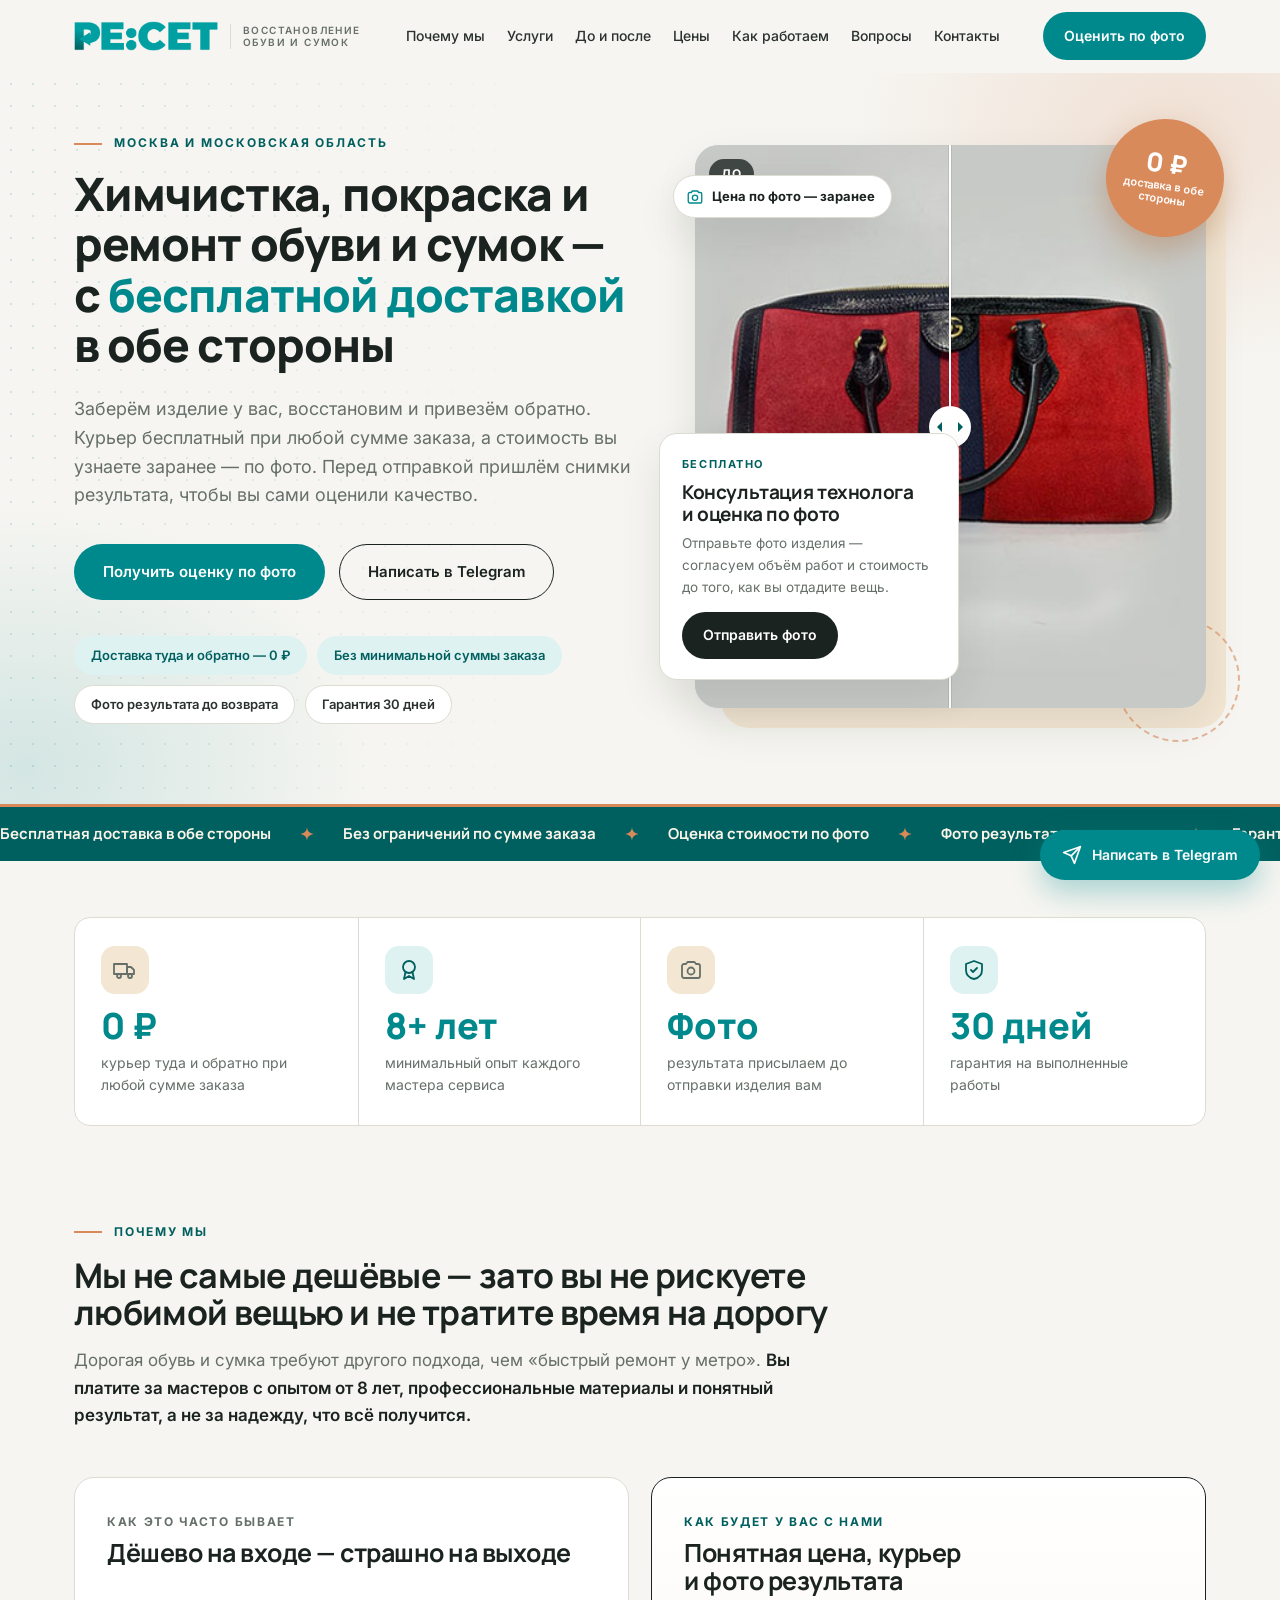
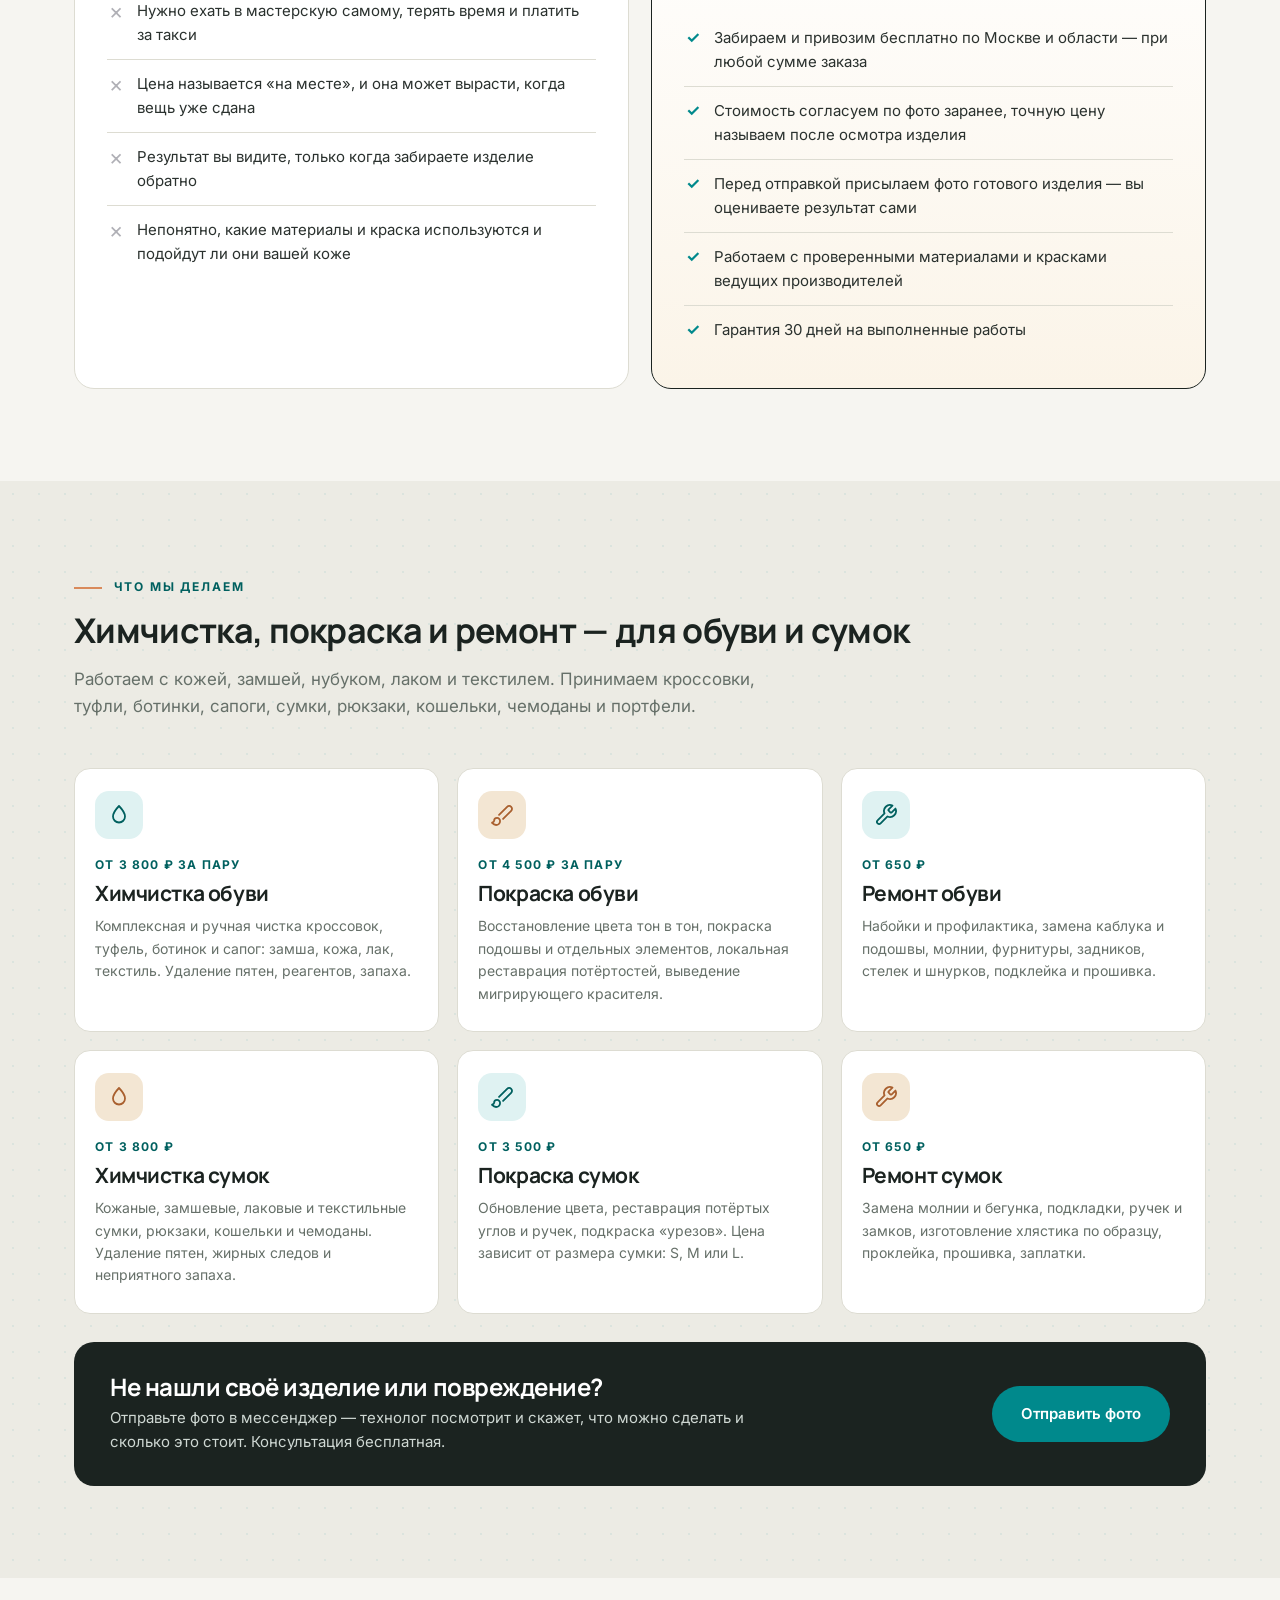
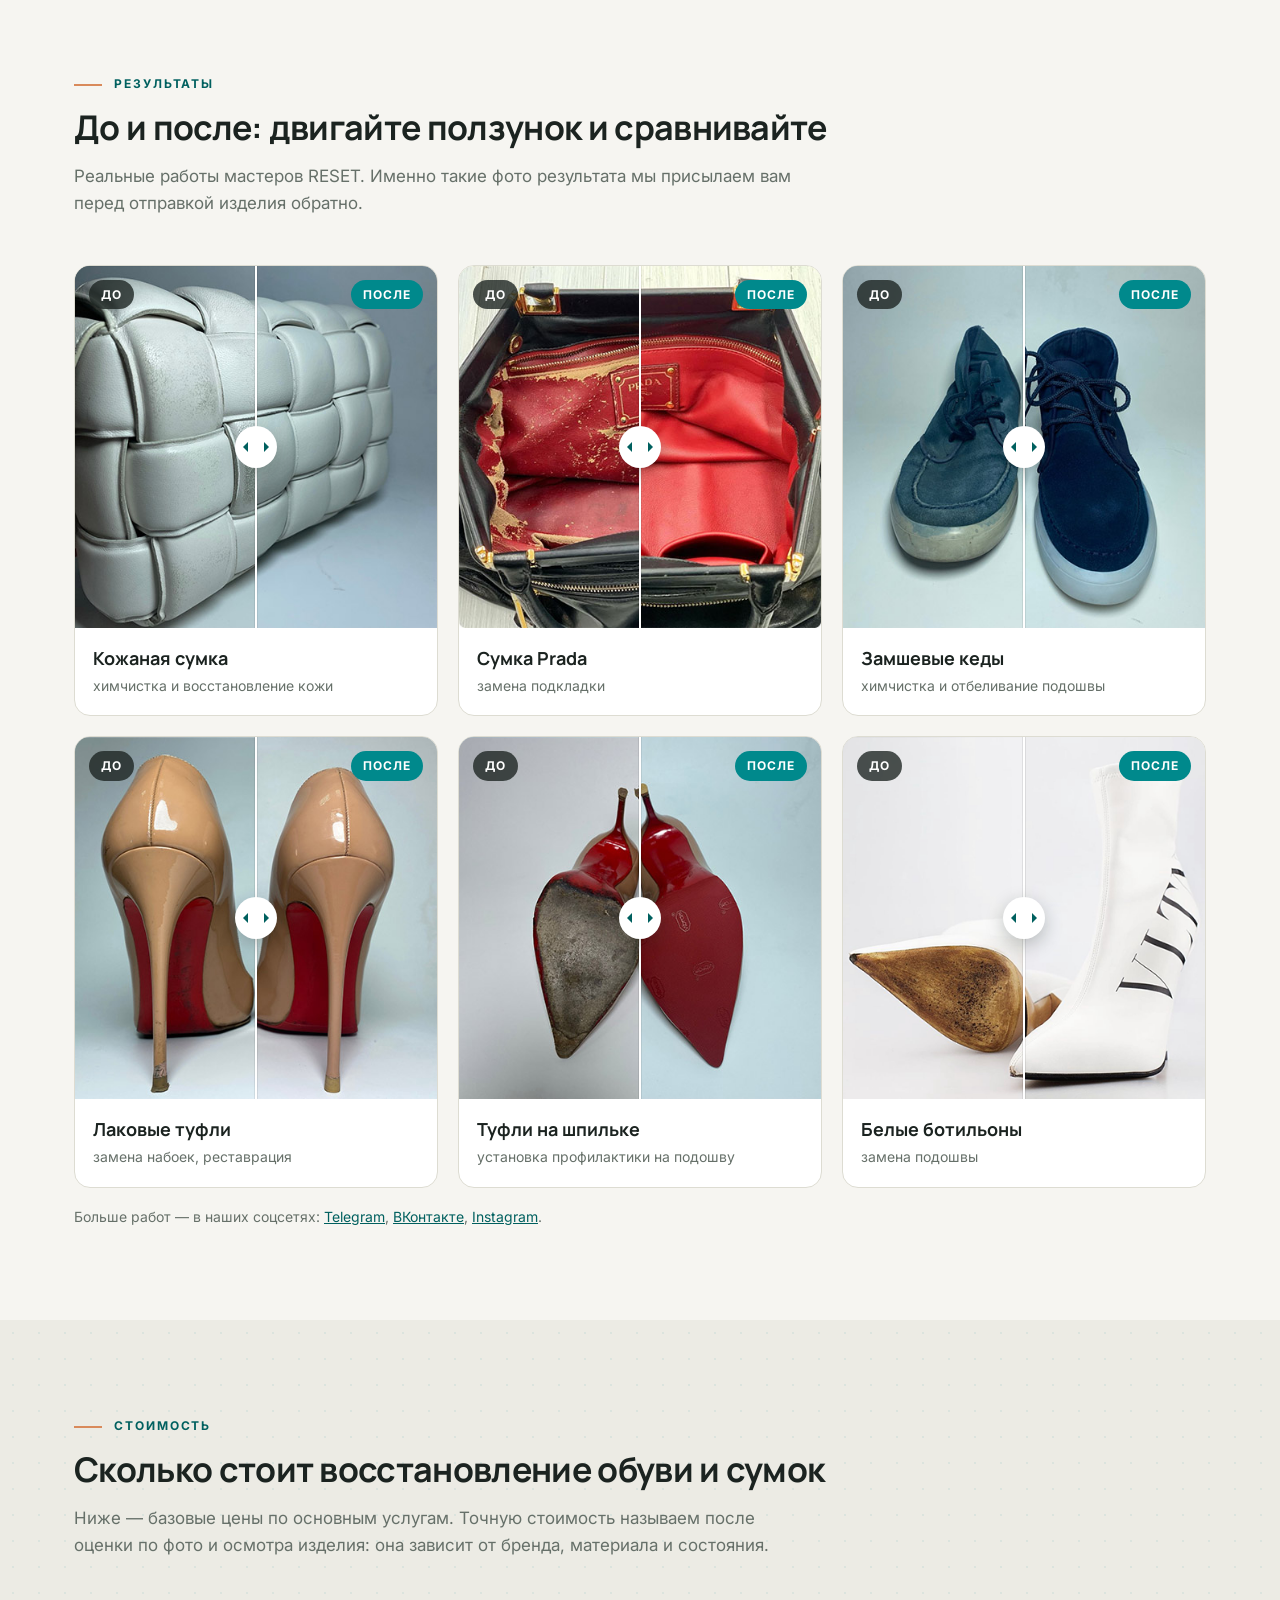
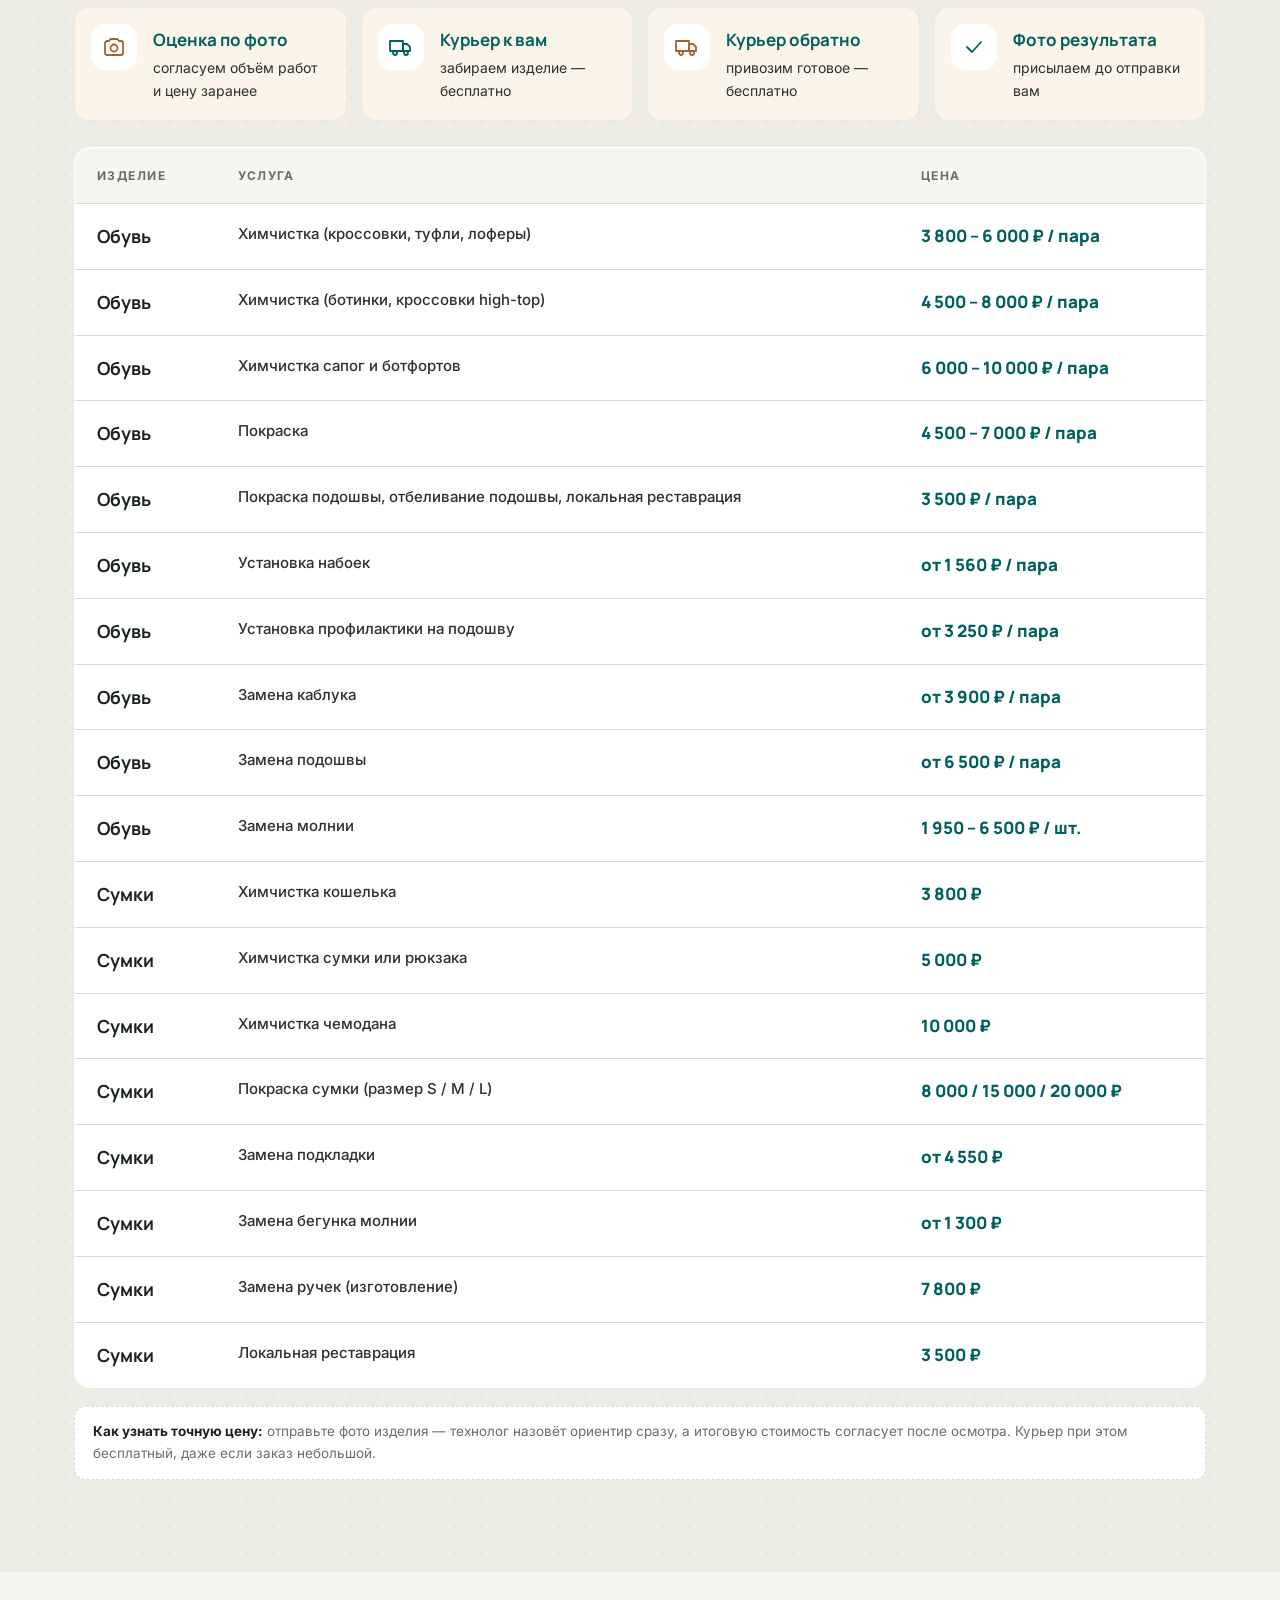
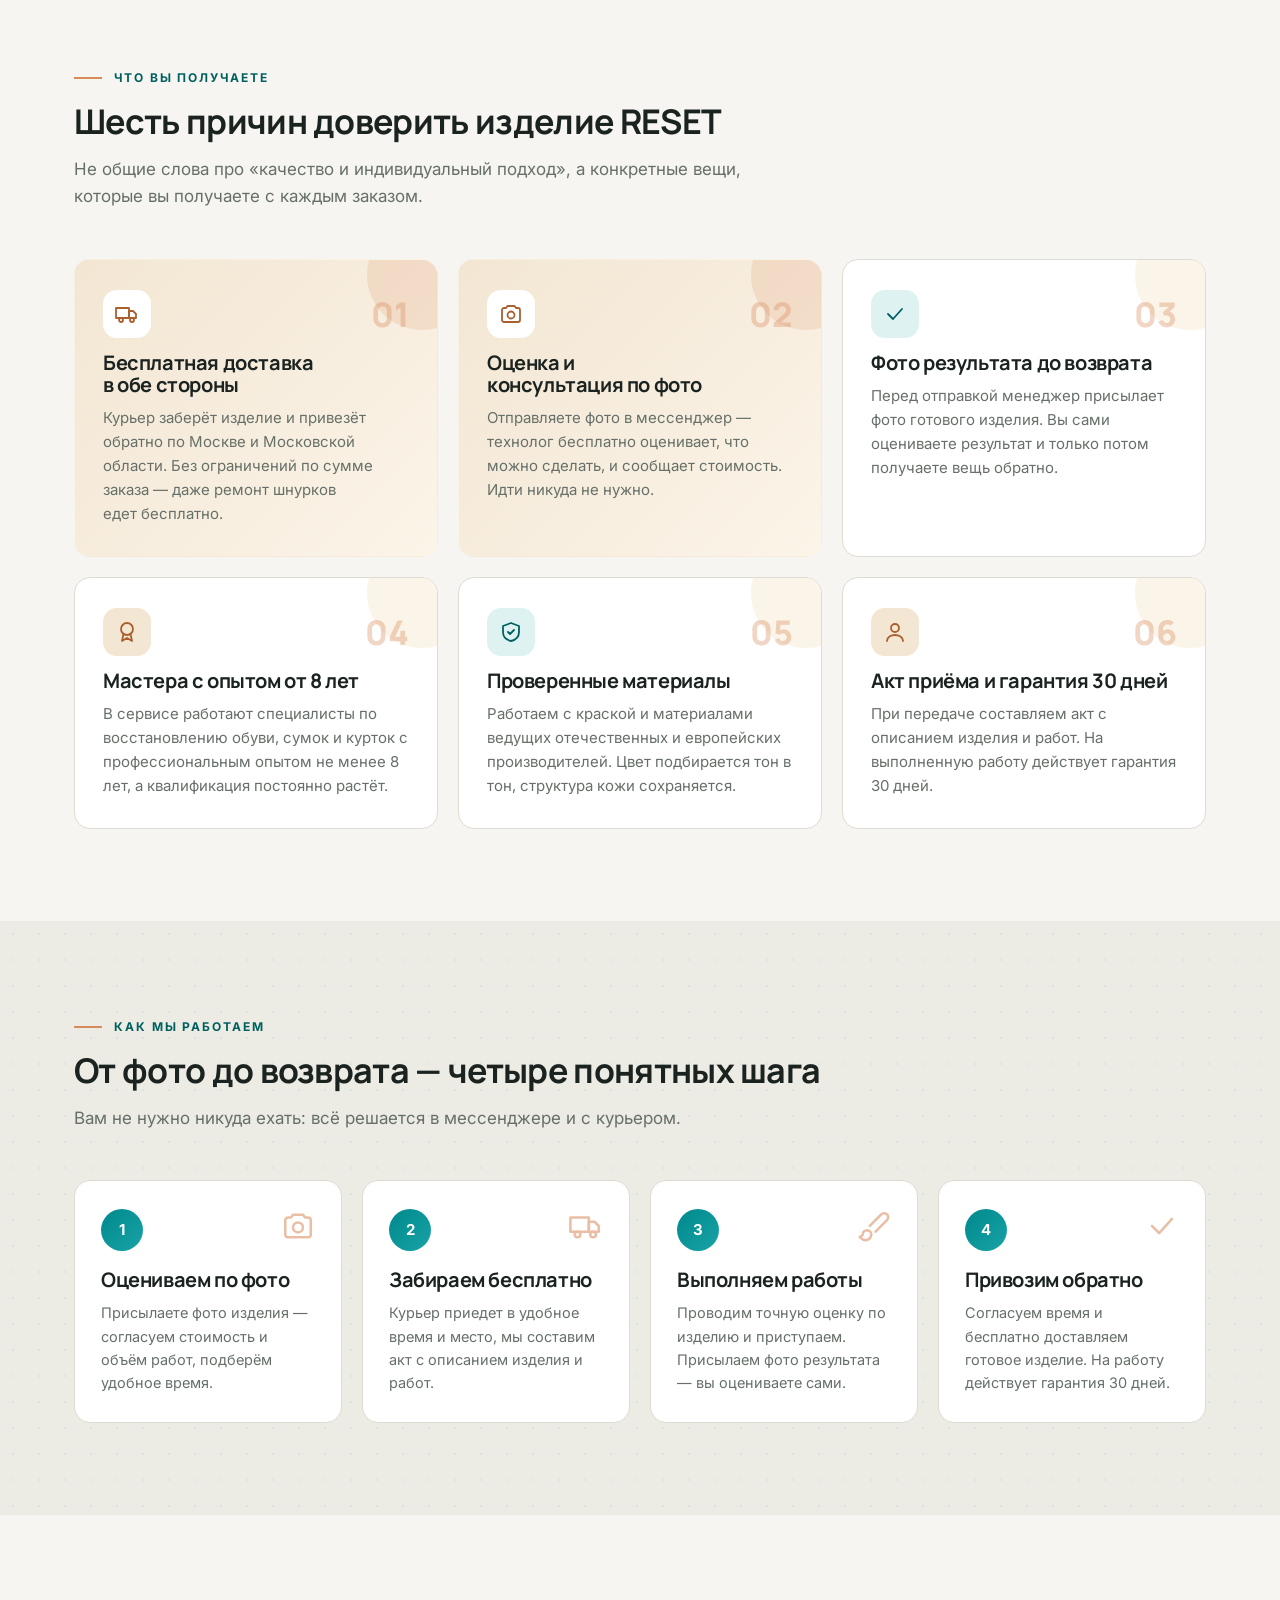
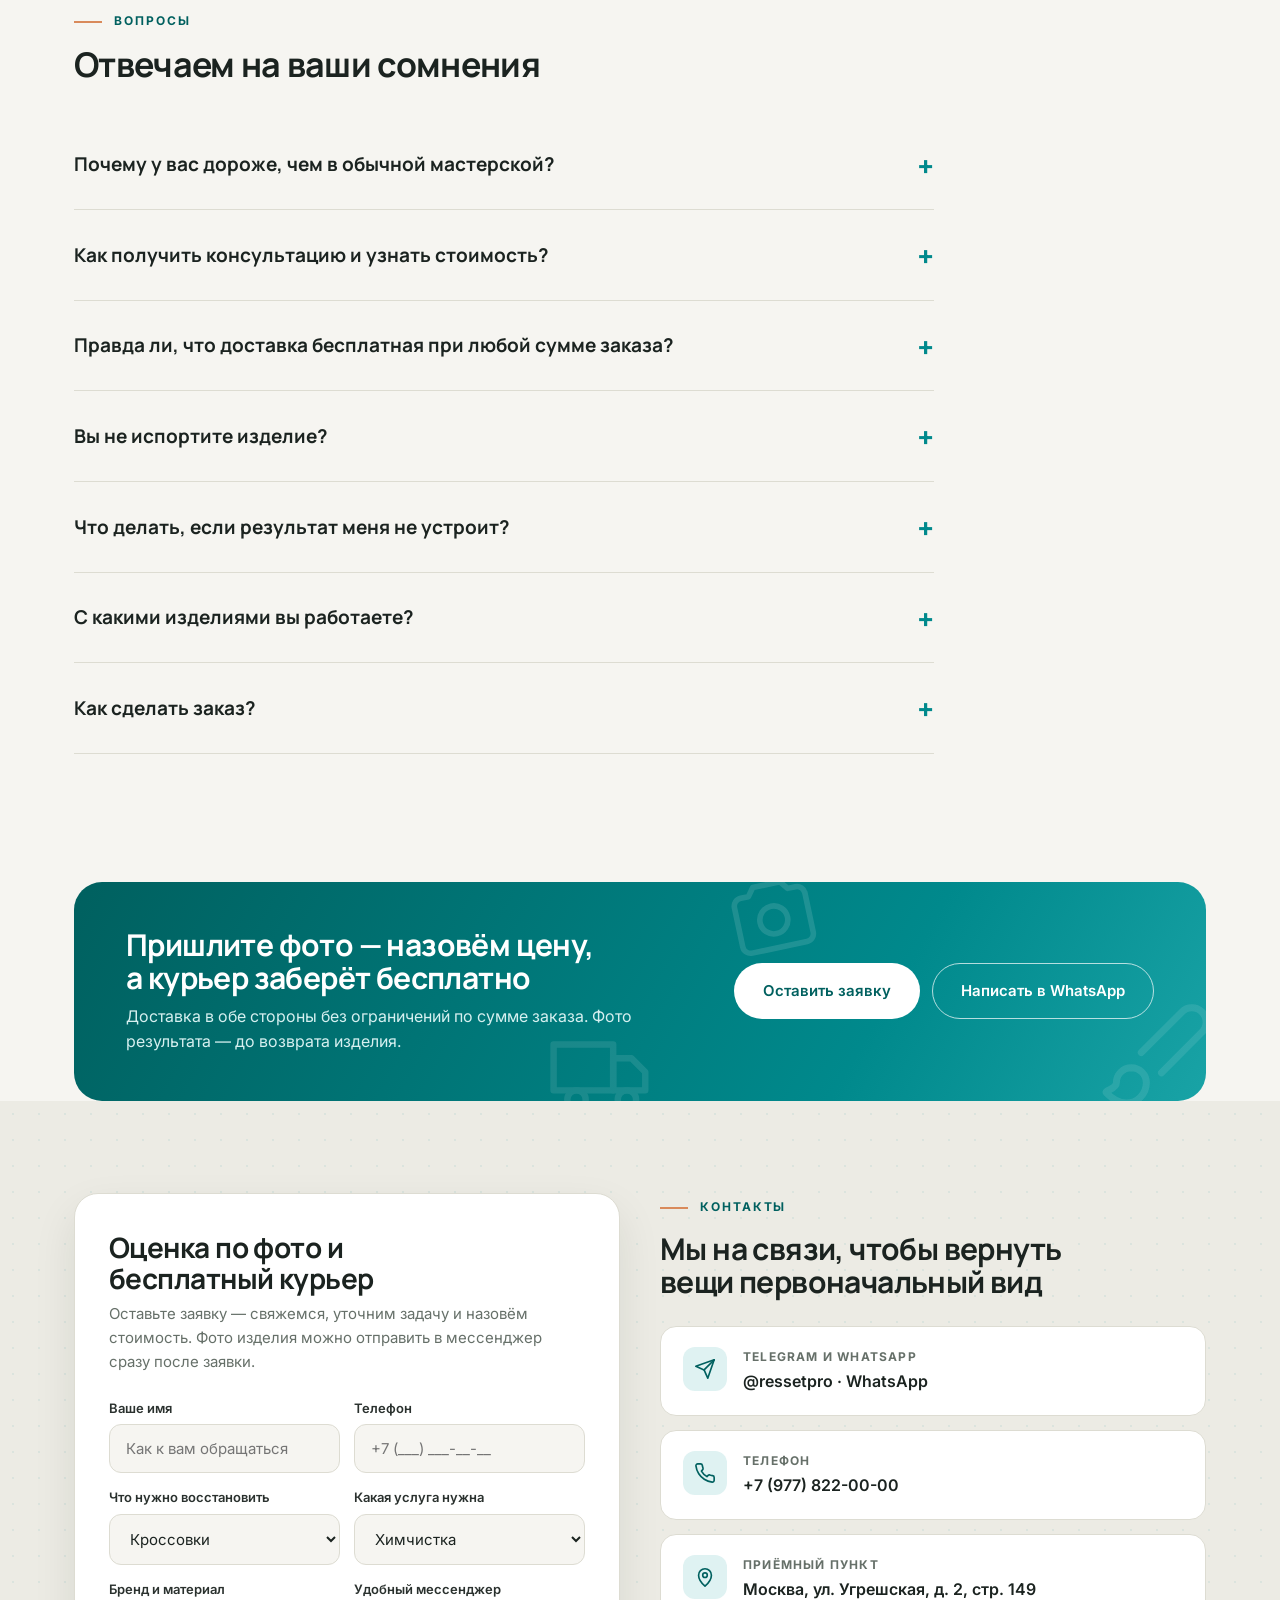
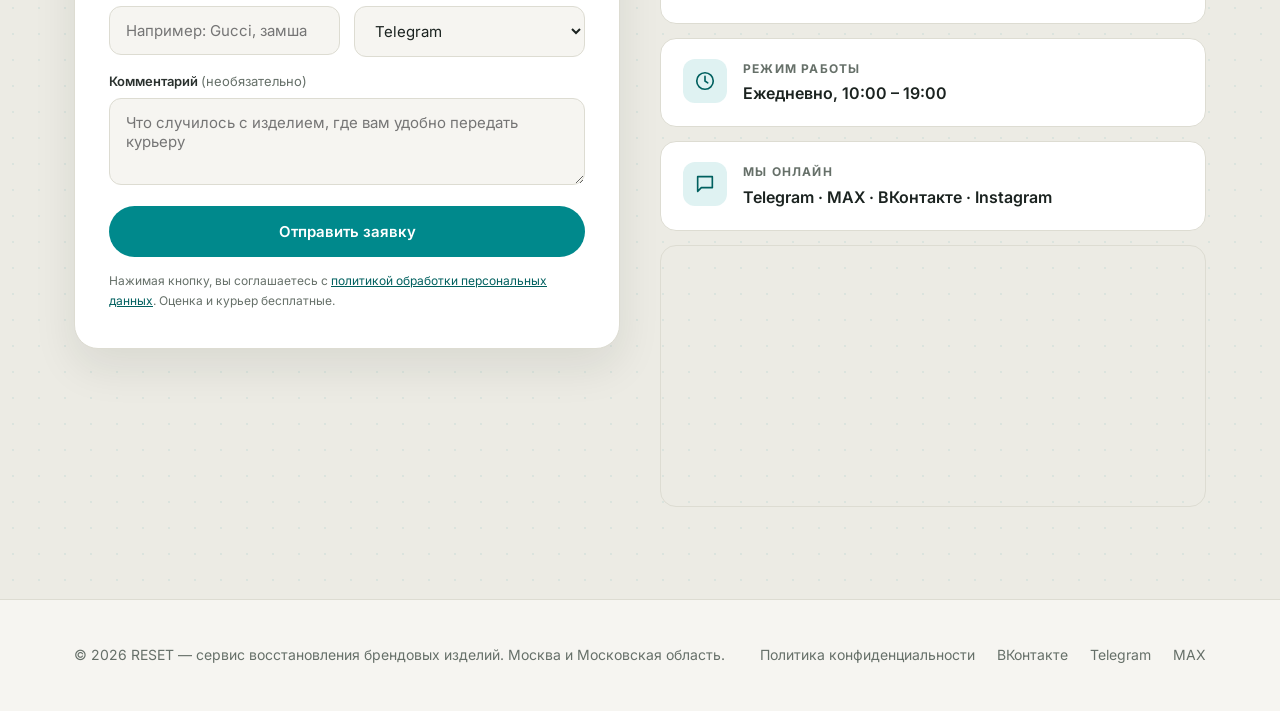
==== index.html @ 9919ecb6 "init: landing for RESET + SEO blog" ====
<!DOCTYPE html>
<html lang="ru">
<head>
<meta charset="UTF-8">
<meta name="viewport" content="width=device-width, initial-scale=1.0">
<meta name="robots" content="noindex, nofollow">
<title>Химчистка, покраска и ремонт обуви и сумок в Москве с бесплатной доставкой | RESET</title>
<meta name="description" content="Химчистка, покраска и ремонт обуви и сумок в Москве и области. Бесплатная доставка в обе стороны без ограничений по цене заказа, фото результата до возврата, гарантия 30 дней.">
<link rel="icon" href="img/favicon.png" type="image/png">
<link rel="preconnect" href="https://fonts.googleapis.com">
<link rel="preconnect" href="https://fonts.gstatic.com" crossorigin>
<link href="https://fonts.googleapis.com/css2?family=Manrope:wght@500;600;700;800&family=Inter:wght@400;500;600;700&display=swap" rel="stylesheet">
<link rel="stylesheet" href="styles.css">
<link rel="stylesheet" href="blog/blog.css">
<link rel="alternate" type="application/rss+xml" title="Блог" href="feed.xml">
</head>
<body>
<svg width="0" height="0" style="position:absolute" aria-hidden="true"><defs>
<symbol id="i-truck" viewBox="0 0 24 24"><path d="M1 6h13v10H1z"/><path d="M14 9h4l3 3v4h-7z"/><circle cx="6" cy="18" r="2"/><circle cx="17" cy="18" r="2"/></symbol>
<symbol id="i-shield" viewBox="0 0 24 24"><path d="M12 3l8 3v6c0 5-3.5 8-8 9-4.5-1-8-4-8-9V6z"/><path d="m9 12 2 2 4-4"/></symbol>
<symbol id="i-award" viewBox="0 0 24 24"><circle cx="12" cy="9" r="6"/><path d="m8.5 14-1.5 7 5-3 5 3-1.5-7"/></symbol>
<symbol id="i-user" viewBox="0 0 24 24"><circle cx="12" cy="8" r="4"/><path d="M4 21c0-4 4-6 8-6s8 2 8 6"/></symbol>
<symbol id="i-gift" viewBox="0 0 24 24"><rect x="3" y="8" width="18" height="4" rx="1"/><path d="M12 8v13M5 12v8a1 1 0 0 0 1 1h12a1 1 0 0 0 1-1v-8"/><path d="M12 8c-2-4-6-4-6-1.5S10 8 12 8zm0 0c2-4 6-4 6-1.5S14 8 12 8z"/></symbol>
<symbol id="i-chat" viewBox="0 0 24 24"><path d="M21 12a8 8 0 0 1-11.5 7.2L3 21l1.8-5.5A8 8 0 1 1 21 12z"/></symbol>
<symbol id="i-camera" viewBox="0 0 24 24"><path d="M3 8a2 2 0 0 1 2-2h2l1.5-2h7L17 6h2a2 2 0 0 1 2 2v10a2 2 0 0 1-2 2H5a2 2 0 0 1-2-2z"/><circle cx="12" cy="13" r="3.5"/></symbol>
<symbol id="i-clock" viewBox="0 0 24 24"><circle cx="12" cy="12" r="9"/><path d="M12 7v5l3 2"/></symbol>
<symbol id="i-check" viewBox="0 0 24 24"><path d="m5 12 5 5 9-10"/></symbol>
<symbol id="i-drop" viewBox="0 0 24 24"><path d="M12 3s6 6.2 6 10.5A6 6 0 0 1 6 13.5C6 9.2 12 3 12 3z"/></symbol>
<symbol id="i-brush" viewBox="0 0 24 24"><path d="m9.06 11.9 8.07-8.06a2.85 2.85 0 1 1 4.03 4.03l-8.06 8.08"/><path d="M7.07 14.94c-1.66 0-3 1.35-3 3.02 0 1.33-2.5 1.52-2 2.02 1.08 1.1 2.49 2.02 4 2.02 2.2 0 4-1.8 4-4.04a3.01 3.01 0 0 0-3-3.02z"/></symbol>
<symbol id="i-wrench" viewBox="0 0 24 24"><path d="M14.7 6.3a1 1 0 0 0 0 1.4l1.6 1.6a1 1 0 0 0 1.4 0l3.77-3.77a6 6 0 0 1-7.94 7.94l-6.91 6.91a2.12 2.12 0 0 1-3-3l6.91-6.91a6 6 0 0 1 7.94-7.94z"/></symbol>
<symbol id="i-spark" viewBox="0 0 24 24"><path d="M12 2c.6 5 2.4 8.4 10 10-7.6 1.6-9.4 5-10 10-.6-5-2.4-8.4-10-10 7.6-1.6 9.4-5 10-10z" fill="currentColor" stroke="none"/></symbol>
</defs></svg>

<header class="header" id="header">
  <div class="header__inner">
    <a href="#top" class="logo" aria-label="RESET — сервис восстановления брендовых изделий">
      <img src="img/logo.png" alt="RESET" width="140" height="29">
      <span class="logo__t"><small>Восстановление обуви и сумок</small></span>
    </a>
    <nav class="nav" id="nav">
      <a href="#why">Почему мы</a>
      <a href="#services">Услуги</a>
      <a href="#results">До и после</a>
      <a href="#prices">Цены</a>
      <a href="#process">Как работаем</a>
      <a href="#faq">Вопросы</a>
      <a href="#contact">Контакты</a>
    <!-- BLOGNAV:START --><!-- BLOGNAV:END --></nav>
    <div class="header__right">
      <a href="tel:+79778220000" class="header__phone">+7 977 822-00-00</a>
      <a href="#contact" class="btn btn--primary">Оценить по фото</a>
      <button class="burger" id="burger" aria-label="Меню"><span></span></button>
    </div>
  </div>
</header>

<main id="top">

<!-- HERO -->
<section class="hero">
  <div class="container hero__grid">
    <div>
      <p class="section-tag">Москва и Московская область</p>
      <h1>Химчистка, покраска и ремонт обуви и сумок — с <em>бесплатной доставкой</em> в обе стороны</h1>
      <p class="hero__lead">Заберём изделие у вас, восстановим и привезём обратно. Курьер бесплатный при любой сумме заказа, а стоимость вы узнаете заранее — по фото. Перед отправкой пришлём снимки результата, чтобы вы сами оценили качество.</p>
      <div class="hero__cta">
        <a href="#contact" class="btn btn--primary">Получить оценку по фото</a>
        <a href="https://t.me/ressetpro" target="_blank" rel="noopener" class="btn btn--outline">Написать в Telegram</a>
      </div>
      <div class="hero__chips">
        <span class="chip chip--gift">Доставка туда и обратно — 0 ₽</span>
        <span class="chip chip--gift">Без минимальной суммы заказа</span>
        <span class="chip">Фото результата до возврата</span>
        <span class="chip">Гарантия 30 дней</span>
      </div>
    </div>
    <div class="hero__visual">
      <div class="hero__photo hero__photo--cmp">
        <div class="cmp" data-cmp>
          <img class="cmp__after" src="img/pervayaglavnaya-posle33.jpg" alt="Замшевая сумка после химчистки" fetchpriority="high">
          <div class="cmp__before-wrap"><img class="cmp__before" src="img/pervayaglavnaya-do33.jpg" alt="Замшевая сумка до химчистки"></div>
          <span class="cmp__tag cmp__tag--b">До</span>
          <span class="cmp__tag cmp__tag--a">После</span>
          <span class="cmp__line"></span>
          <span class="cmp__knob" aria-hidden="true"></span>
          <input class="cmp__range" type="range" min="0" max="100" value="50" aria-label="Сравнить до и после">
        </div>
      </div>
      <div class="sticker sticker--round"><b>0 ₽</b><span>доставка в обе стороны</span></div>
      <div class="sticker sticker--tag"><svg class="ic"><use href="#i-camera"/></svg>Цена по фото — заранее</div>
      <aside class="hero__card">
        <p class="hero__card-tag">Бесплатно</p>
        <h3>Консультация технолога и оценка по фото</h3>
        <p>Отправьте фото изделия — согласуем объём работ и стоимость до того, как вы отдадите вещь.</p>
        <a href="#contact" class="btn btn--dark">Отправить фото</a>
      </aside>
    </div>
  </div>
</section>

<div class="ticker" aria-hidden="true"><div class="ticker__track"><span>Бесплатная доставка в обе стороны</span><svg class="ic"><use href="#i-spark"/></svg><span>Без ограничений по сумме заказа</span><svg class="ic"><use href="#i-spark"/></svg><span>Оценка стоимости по фото</span><svg class="ic"><use href="#i-spark"/></svg><span>Фото результата до возврата</span><svg class="ic"><use href="#i-spark"/></svg><span>Гарантия 30 дней</span><svg class="ic"><use href="#i-spark"/></svg><span>Мастера с опытом от 8 лет</span><svg class="ic"><use href="#i-spark"/></svg><span>Бесплатная доставка в обе стороны</span><svg class="ic"><use href="#i-spark"/></svg><span>Без ограничений по сумме заказа</span><svg class="ic"><use href="#i-spark"/></svg><span>Оценка стоимости по фото</span><svg class="ic"><use href="#i-spark"/></svg><span>Фото результата до возврата</span><svg class="ic"><use href="#i-spark"/></svg><span>Гарантия 30 дней</span><svg class="ic"><use href="#i-spark"/></svg><span>Мастера с опытом от 8 лет</span><svg class="ic"><use href="#i-spark"/></svg></div></div>

<!-- STATS -->
<section class="stats">
  <div class="container">
    <div class="stats__row">
      <div class="stat"><span class="ico"><svg class="ic"><use href="#i-truck"/></svg></span><b>0 ₽</b><span>курьер туда и обратно при любой сумме заказа</span></div>
      <div class="stat"><span class="ico"><svg class="ic"><use href="#i-award"/></svg></span><b>8+ лет</b><span>минимальный опыт каждого мастера сервиса</span></div>
      <div class="stat"><span class="ico"><svg class="ic"><use href="#i-camera"/></svg></span><b>Фото</b><span>результата присылаем до отправки изделия вам</span></div>
      <div class="stat"><span class="ico"><svg class="ic"><use href="#i-shield"/></svg></span><b>30 дней</b><span>гарантия на выполненные работы</span></div>
    </div>
  </div>
</section>

<!-- WHY / PRICE OBJECTION -->
<section id="why">
  <div class="container">
    <p class="section-tag">Почему мы</p>
    <h2 class="section-title">Мы не самые дешёвые — зато вы не рискуете любимой вещью и не тратите время на дорогу</h2>
    <p class="section-lead">Дорогая обувь и сумка требуют другого подхода, чем «быстрый ремонт у метро». <b>Вы платите за мастеров с опытом от 8 лет, профессиональные материалы и понятный результат, а не за надежду, что всё получится.</b></p>
    <div class="versus">
      <div class="versus__col">
        <p class="versus__label">Как это часто бывает</p>
        <h3>Дёшево на входе — страшно на выходе</h3>
        <ul>
          <li>Нужно ехать в мастерскую самому, терять время и платить за такси</li>
          <li>Цена называется «на месте», и она может вырасти, когда вещь уже сдана</li>
          <li>Результат вы видите, только когда забираете изделие обратно</li>
          <li>Непонятно, какие материалы и краска используются и подойдут ли они вашей коже</li>
        </ul>
      </div>
      <div class="versus__col versus__col--good">
        <p class="versus__label">Как будет у вас с нами</p>
        <h3>Понятная цена, курьер и фото результата</h3>
        <ul>
          <li>Забираем и привозим бесплатно по Москве и области — при любой сумме заказа</li>
          <li>Стоимость согласуем по фото заранее, точную цену называем после осмотра изделия</li>
          <li>Перед отправкой присылаем фото готового изделия — вы оцениваете результат сами</li>
          <li>Работаем с проверенными материалами и красками ведущих производителей</li>
          <li>Гарантия 30 дней на выполненные работы</li>
        </ul>
      </div>
    </div>
  </div>
</section>

<!-- SERVICES -->
<section id="services" class="alt">
  <div class="container">
    <p class="section-tag">Что мы делаем</p>
    <h2 class="section-title">Химчистка, покраска и ремонт — для обуви и сумок</h2>
    <p class="section-lead">Работаем с кожей, замшей, нубуком, лаком и текстилем. Принимаем кроссовки, туфли, ботинки, сапоги, сумки, рюкзаки, кошельки, чемоданы и портфели.</p>
    <div class="srv-grid srv-grid--3">
      <article class="srv">
        <div class="srv__body">
          <span class="ico"><svg class="ic"><use href="#i-drop"/></svg></span>
          <p class="srv__price">от 3 800 ₽ за пару</p>
          <h3>Химчистка обуви</h3>
          <p>Комплексная и ручная чистка кроссовок, туфель, ботинок и сапог: замша, кожа, лак, текстиль. Удаление пятен, реагентов, запаха.</p>
        </div>
      </article>
      <article class="srv">
        <div class="srv__body">
          <span class="ico"><svg class="ic"><use href="#i-brush"/></svg></span>
          <p class="srv__price">от 4 500 ₽ за пару</p>
          <h3>Покраска обуви</h3>
          <p>Восстановление цвета тон в тон, покраска подошвы и отдельных элементов, локальная реставрация потёртостей, выведение мигрирующего красителя.</p>
        </div>
      </article>
      <article class="srv">
        <div class="srv__body">
          <span class="ico"><svg class="ic"><use href="#i-wrench"/></svg></span>
          <p class="srv__price">от 650 ₽</p>
          <h3>Ремонт обуви</h3>
          <p>Набойки и профилактика, замена каблука и подошвы, молнии, фурнитуры, задников, стелек и шнурков, подклейка и прошивка.</p>
        </div>
      </article>
      <article class="srv">
        <div class="srv__body">
          <span class="ico"><svg class="ic"><use href="#i-drop"/></svg></span>
          <p class="srv__price">от 3 800 ₽</p>
          <h3>Химчистка сумок</h3>
          <p>Кожаные, замшевые, лаковые и текстильные сумки, рюкзаки, кошельки и чемоданы. Удаление пятен, жирных следов и неприятного запаха.</p>
        </div>
      </article>
      <article class="srv">
        <div class="srv__body">
          <span class="ico"><svg class="ic"><use href="#i-brush"/></svg></span>
          <p class="srv__price">от 3 500 ₽</p>
          <h3>Покраска сумок</h3>
          <p>Обновление цвета, реставрация потёртых углов и ручек, подкраска «урезов». Цена зависит от размера сумки: S, M или L.</p>
        </div>
      </article>
      <article class="srv">
        <div class="srv__body">
          <span class="ico"><svg class="ic"><use href="#i-wrench"/></svg></span>
          <p class="srv__price">от 650 ₽</p>
          <h3>Ремонт сумок</h3>
          <p>Замена молнии и бегунка, подкладки, ручек и замков, изготовление хлястика по образцу, проклейка, прошивка, заплатки.</p>
        </div>
      </article>
    </div>
    <div class="furniture-row" style="margin-top:28px">
      <div>
        <h3>Не нашли своё изделие или повреждение?</h3>
        <p>Отправьте фото в мессенджер — технолог посмотрит и скажет, что можно сделать и сколько это стоит. Консультация бесплатная.</p>
      </div>
      <a href="#contact" class="btn btn--primary">Отправить фото</a>
    </div>
  </div>
</section>

<!-- RESULTS -->
<section id="results">
  <div class="container">
    <p class="section-tag">Результаты</p>
    <h2 class="section-title">До и после: двигайте ползунок и сравнивайте</h2>
    <p class="section-lead">Реальные работы мастеров RESET. Именно такие фото результата мы присылаем вам перед отправкой изделия обратно.</p>
    <div class="cmp-grid">
      <figure class="cmp-card">
        <div class="cmp" data-cmp>
          <img class="cmp__after" src="img/tretya-posle.jpg" alt="Кожаная сумка плетёной формы после химчистки" loading="lazy">
          <div class="cmp__before-wrap"><img class="cmp__before" src="img/tretya-do.jpg" alt="Кожаная сумка плетёной формы до химчистки" loading="lazy"></div>
          <span class="cmp__tag cmp__tag--b">До</span><span class="cmp__tag cmp__tag--a">После</span>
          <span class="cmp__line"></span><span class="cmp__knob" aria-hidden="true"></span>
          <input class="cmp__range" type="range" min="0" max="100" value="50" aria-label="Сравнить до и после">
        </div>
        <figcaption><b>Кожаная сумка</b>химчистка и восстановление кожи</figcaption>
      </figure>
      <figure class="cmp-card">
        <div class="cmp" data-cmp>
          <img class="cmp__after" src="img/00rem7-1.jpg" alt="Сумка с новой красной подкладкой" loading="lazy">
          <div class="cmp__before-wrap"><img class="cmp__before" src="img/00rem7.jpg" alt="Сумка с изношенной осыпавшейся подкладкой" loading="lazy"></div>
          <span class="cmp__tag cmp__tag--b">До</span><span class="cmp__tag cmp__tag--a">После</span>
          <span class="cmp__line"></span><span class="cmp__knob" aria-hidden="true"></span>
          <input class="cmp__range" type="range" min="0" max="100" value="50" aria-label="Сравнить до и после">
        </div>
        <figcaption><b>Сумка Prada</b>замена подкладки</figcaption>
      </figure>
      <figure class="cmp-card">
        <div class="cmp" data-cmp>
          <img class="cmp__after" src="img/pyataya-posle.jpg" alt="Замшевые кеды после химчистки и отбеливания подошвы" loading="lazy">
          <div class="cmp__before-wrap"><img class="cmp__before" src="img/pyataya-do.jpg" alt="Замшевые кеды до химчистки" loading="lazy"></div>
          <span class="cmp__tag cmp__tag--b">До</span><span class="cmp__tag cmp__tag--a">После</span>
          <span class="cmp__line"></span><span class="cmp__knob" aria-hidden="true"></span>
          <input class="cmp__range" type="range" min="0" max="100" value="50" aria-label="Сравнить до и после">
        </div>
        <figcaption><b>Замшевые кеды</b>химчистка и отбеливание подошвы</figcaption>
      </figure>
      <figure class="cmp-card">
        <div class="cmp" data-cmp>
          <img class="cmp__after" src="img/vtoraya-posle.jpg" alt="Туфли на шпильке после замены набоек" loading="lazy">
          <div class="cmp__before-wrap"><img class="cmp__before" src="img/vtoraya-do.jpg" alt="Туфли на шпильке с изношенными набойками" loading="lazy"></div>
          <span class="cmp__tag cmp__tag--b">До</span><span class="cmp__tag cmp__tag--a">После</span>
          <span class="cmp__line"></span><span class="cmp__knob" aria-hidden="true"></span>
          <input class="cmp__range" type="range" min="0" max="100" value="50" aria-label="Сравнить до и после">
        </div>
        <figcaption><b>Лаковые туфли</b>замена набоек, реставрация</figcaption>
      </figure>
      <figure class="cmp-card">
        <div class="cmp" data-cmp>
          <img class="cmp__after" src="img/chetvertaya-posle.jpg" alt="Подошва туфель с новой профилактикой" loading="lazy">
          <div class="cmp__before-wrap"><img class="cmp__before" src="img/chetvertaya-do.jpg" alt="Стёртая подошва туфель" loading="lazy"></div>
          <span class="cmp__tag cmp__tag--b">До</span><span class="cmp__tag cmp__tag--a">После</span>
          <span class="cmp__line"></span><span class="cmp__knob" aria-hidden="true"></span>
          <input class="cmp__range" type="range" min="0" max="100" value="50" aria-label="Сравнить до и после">
        </div>
        <figcaption><b>Туфли на шпильке</b>установка профилактики на подошву</figcaption>
      </figure>
      <figure class="cmp-card">
        <div class="cmp" data-cmp>
          <img class="cmp__after" src="img/shestaya-posle.png" alt="Белые ботильоны с новой подошвой" loading="lazy">
          <div class="cmp__before-wrap"><img class="cmp__before" src="img/shestaya-do-1.png" alt="Белые ботильоны со стёртой подошвой" loading="lazy"></div>
          <span class="cmp__tag cmp__tag--b">До</span><span class="cmp__tag cmp__tag--a">После</span>
          <span class="cmp__line"></span><span class="cmp__knob" aria-hidden="true"></span>
          <input class="cmp__range" type="range" min="0" max="100" value="50" aria-label="Сравнить до и после">
        </div>
        <figcaption><b>Белые ботильоны</b>замена подошвы</figcaption>
      </figure>
    </div>
    <p class="reviews-note">Больше работ — в наших соцсетях: <a href="https://t.me/ressetpro" target="_blank" rel="noopener">Telegram</a>, <a href="https://vk.ru/resetserv" target="_blank" rel="noopener">ВКонтакте</a>, <a href="https://www.instagram.com/resset.ru" target="_blank" rel="noopener">Instagram</a>.</p>
  </div>
</section>

<!-- PRICES -->
<section id="prices" class="alt">
  <div class="container">
    <p class="section-tag">Стоимость</p>
    <h2 class="section-title">Сколько стоит восстановление обуви и сумок</h2>
    <p class="section-lead">Ниже — базовые цены по основным услугам. Точную стоимость называем после оценки по фото и осмотра изделия: она зависит от бренда, материала и состояния.</p>

    <div class="included">
      <div><span class="ico"><svg class="ic"><use href="#i-camera"/></svg></span><b>Оценка по фото</b>согласуем объём работ и цену заранее</div>
      <div><span class="ico"><svg class="ic"><use href="#i-truck"/></svg></span><b>Курьер к вам</b>забираем изделие — бесплатно</div>
      <div><span class="ico"><svg class="ic"><use href="#i-truck"/></svg></span><b>Курьер обратно</b>привозим готовое — бесплатно</div>
      <div><span class="ico"><svg class="ic"><use href="#i-check"/></svg></span><b>Фото результата</b>присылаем до отправки вам</div>
    </div>

    <table class="ptable">
      <thead>
        <tr><th>Изделие</th><th>Услуга</th><th>Цена</th></tr>
      </thead>
      <tbody>
        <tr><td>Обувь</td><td>Химчистка (кроссовки, туфли, лоферы)</td><td>3 800 – 6 000 ₽ / пара</td></tr>
        <tr><td>Обувь</td><td>Химчистка (ботинки, кроссовки high-top)</td><td>4 500 – 8 000 ₽ / пара</td></tr>
        <tr><td>Обувь</td><td>Химчистка сапог и ботфортов</td><td>6 000 – 10 000 ₽ / пара</td></tr>
        <tr><td>Обувь</td><td>Покраска</td><td>4 500 – 7 000 ₽ / пара</td></tr>
        <tr><td>Обувь</td><td>Покраска подошвы, отбеливание подошвы, локальная реставрация</td><td>3 500 ₽ / пара</td></tr>
        <tr><td>Обувь</td><td>Установка набоек</td><td>от 1 560 ₽ / пара</td></tr>
        <tr><td>Обувь</td><td>Установка профилактики на подошву</td><td>от 3 250 ₽ / пара</td></tr>
        <tr><td>Обувь</td><td>Замена каблука</td><td>от 3 900 ₽ / пара</td></tr>
        <tr><td>Обувь</td><td>Замена подошвы</td><td>от 6 500 ₽ / пара</td></tr>
        <tr><td>Обувь</td><td>Замена молнии</td><td>1 950 – 6 500 ₽ / шт.</td></tr>
        <tr><td>Сумки</td><td>Химчистка кошелька</td><td>3 800 ₽</td></tr>
        <tr><td>Сумки</td><td>Химчистка сумки или рюкзака</td><td>5 000 ₽</td></tr>
        <tr><td>Сумки</td><td>Химчистка чемодана</td><td>10 000 ₽</td></tr>
        <tr><td>Сумки</td><td>Покраска сумки (размер S / M / L)</td><td>8 000 / 15 000 / 20 000 ₽</td></tr>
        <tr><td>Сумки</td><td>Замена подкладки</td><td>от 4 550 ₽</td></tr>
        <tr><td>Сумки</td><td>Замена бегунка молнии</td><td>от 1 300 ₽</td></tr>
        <tr><td>Сумки</td><td>Замена ручек (изготовление)</td><td>7 800 ₽</td></tr>
        <tr><td>Сумки</td><td>Локальная реставрация</td><td>3 500 ₽</td></tr>
      </tbody>
    </table>
    <p class="price-note"><b>Как узнать точную цену:</b> отправьте фото изделия — технолог назовёт ориентир сразу, а итоговую стоимость согласует после осмотра. Курьер при этом бесплатный, даже если заказ небольшой.</p>
  </div>
</section>

<!-- OFFERS -->
<section id="offers">
  <div class="container">
    <p class="section-tag">Что вы получаете</p>
    <h2 class="section-title">Шесть причин доверить изделие RESET</h2>
    <p class="section-lead">Не общие слова про «качество и индивидуальный подход», а конкретные вещи, которые вы получаете с каждым заказом.</p>
    <div class="offer-grid">
      <div class="offer-card offer-card--gift">
        <div class="offer-card__top"><span class="ico"><svg class="ic"><use href="#i-truck"/></svg></span><div class="offer-card__num">01</div></div>
        <h3>Бесплатная доставка в обе стороны</h3>
        <p>Курьер заберёт изделие и привезёт обратно по Москве и Московской области. Без ограничений по сумме заказа — даже ремонт шнурков едет бесплатно.</p>
      </div>
      <div class="offer-card offer-card--gift">
        <div class="offer-card__top"><span class="ico"><svg class="ic"><use href="#i-camera"/></svg></span><div class="offer-card__num">02</div></div>
        <h3>Оценка и консультация по фото</h3>
        <p>Отправляете фото в мессенджер — технолог бесплатно оценивает, что можно сделать, и сообщает стоимость. Идти никуда не нужно.</p>
      </div>
      <div class="offer-card">
        <div class="offer-card__top"><span class="ico"><svg class="ic"><use href="#i-check"/></svg></span><div class="offer-card__num">03</div></div>
        <h3>Фото результата до возврата</h3>
        <p>Перед отправкой менеджер присылает фото готового изделия. Вы сами оцениваете результат и только потом получаете вещь обратно.</p>
      </div>
      <div class="offer-card">
        <div class="offer-card__top"><span class="ico"><svg class="ic"><use href="#i-award"/></svg></span><div class="offer-card__num">04</div></div>
        <h3>Мастера с опытом от 8 лет</h3>
        <p>В сервисе работают специалисты по восстановлению обуви, сумок и курток с профессиональным опытом не менее 8 лет, а квалификация постоянно растёт.</p>
      </div>
      <div class="offer-card">
        <div class="offer-card__top"><span class="ico"><svg class="ic"><use href="#i-shield"/></svg></span><div class="offer-card__num">05</div></div>
        <h3>Проверенные материалы</h3>
        <p>Работаем с краской и материалами ведущих отечественных и европейских производителей. Цвет подбирается тон в тон, структура кожи сохраняется.</p>
      </div>
      <div class="offer-card">
        <div class="offer-card__top"><span class="ico"><svg class="ic"><use href="#i-user"/></svg></span><div class="offer-card__num">06</div></div>
        <h3>Акт приёма и гарантия 30 дней</h3>
        <p>При передаче составляем акт с описанием изделия и работ. На выполненную работу действует гарантия 30 дней.</p>
      </div>
    </div>
  </div>
</section>

<!-- PROCESS -->
<section id="process" class="alt">
  <div class="container">
    <p class="section-tag">Как мы работаем</p>
    <h2 class="section-title">От фото до возврата — четыре понятных шага</h2>
    <p class="section-lead">Вам не нужно никуда ехать: всё решается в мессенджере и с курьером.</p>
    <div class="steps steps--4">
      <div class="step">
        <span class="step__n">1</span>
        <svg class="ic step__ic"><use href="#i-camera"/></svg>
        <h3>Оцениваем по фото</h3>
        <p>Присылаете фото изделия — согласуем стоимость и объём работ, подберём удобное время.</p>
      </div>
      <div class="step">
        <span class="step__n">2</span>
        <svg class="ic step__ic"><use href="#i-truck"/></svg>
        <h3>Забираем бесплатно</h3>
        <p>Курьер приедет в удобное время и место, мы составим акт с описанием изделия и работ.</p>
      </div>
      <div class="step">
        <span class="step__n">3</span>
        <svg class="ic step__ic"><use href="#i-brush"/></svg>
        <h3>Выполняем работы</h3>
        <p>Проводим точную оценку по изделию и приступаем. Присылаем фото результата — вы оцениваете сами.</p>
      </div>
      <div class="step">
        <span class="step__n">4</span>
        <svg class="ic step__ic"><use href="#i-check"/></svg>
        <h3>Привозим обратно</h3>
        <p>Согласуем время и бесплатно доставляем готовое изделие. На работу действует гарантия 30 дней.</p>
      </div>
    </div>
  </div>
</section>

<!-- FAQ -->
<section id="faq">
  <div class="container">
    <p class="section-tag">Вопросы</p>
    <h2 class="section-title">Отвечаем на ваши сомнения</h2>
    <div class="faq" style="margin-top:36px">
      <details class="faq__item">
        <summary>Почему у вас дороже, чем в обычной мастерской?</summary>
        <p>Мы не конкурируем самой низкой ценой. Вы платите за мастеров с опытом от 8 лет, профессиональные материалы и краски ведущих производителей, оценку и консультацию технолога по фото, фото результата до возврата и гарантию 30 дней. Курьер при этом бесплатный в обе стороны. Для дорогой вещи важнее результат, чем экономия на ремонте.</p>
      </details>
      <details class="faq__item">
        <summary>Как получить консультацию и узнать стоимость?</summary>
        <p>Отправьте фото изделий, которые нужно восстановить, в WhatsApp или Telegram либо оставьте заявку в форме на сайте. Менеджер предварительно оценит стоимость по фото и сразу сообщит её вам.</p>
      </details>
      <details class="faq__item">
        <summary>Правда ли, что доставка бесплатная при любой сумме заказа?</summary>
        <p>Да. Заберём и привезём изделие бесплатно по Москве и Московской области, независимо от суммы заказа. Время согласуем заранее.</p>
      </details>
      <details class="faq__item">
        <summary>Вы не испортите изделие?</summary>
        <p>Все наши мастера имеют большой опыт работы с брендовыми вещами, а квалификация постоянно повышается. Перед началом работ мы согласуем объём и методы, а при передаче составляем акт с описанием изделия.</p>
      </details>
      <details class="faq__item">
        <summary>Что делать, если результат меня не устроит?</summary>
        <p>Перед отправкой менеджер обязательно пришлёт вам фото готового изделия, чтобы вы сами оценили результат. На выполненные работы действует гарантия 30 дней.</p>
      </details>
      <details class="faq__item">
        <summary>С какими изделиями вы работаете?</summary>
        <p>Обувь: кроссовки, туфли, лоферы, ботинки, сапоги. Сумки: сумки, рюкзаки, кошельки, чемоданы и портфели. Материалы: кожа, замша, нубук, лак и текстиль. Работаем с брендовыми изделиями.</p>
      </details>
      <details class="faq__item">
        <summary>Как сделать заказ?</summary>
        <p>Оставьте заявку на сайте, в мессенджере или по телефону. Согласуйте детали, стоимость и время передачи изделия, затем дождитесь курьера в назначенное время.</p>
      </details>
    </div>
  </div>
</section>

<!-- BAND -->
<section class="band-wrap">
  <div class="container">
    <div class="band">
      <svg class="deco deco--b1" aria-hidden="true"><use href="#i-camera"/></svg>
      <svg class="deco deco--b2" aria-hidden="true"><use href="#i-truck"/></svg>
      <svg class="deco deco--b3" aria-hidden="true"><use href="#i-brush"/></svg>
      <div>
        <h2>Пришлите фото — назовём цену, а курьер заберёт бесплатно</h2>
        <p>Доставка в обе стороны без ограничений по сумме заказа. Фото результата — до возврата изделия.</p>
      </div>
      <div class="band__btns">
        <a href="#contact" class="btn btn--light">Оставить заявку</a>
        <a href="https://wa.me/79778220000" target="_blank" rel="noopener" class="btn btn--ghost">Написать в WhatsApp</a>
      </div>
    </div>
  </div>
</section>

<!-- CONTACT -->
<section id="contact" class="alt">
  <div class="container contact__grid">
    <form class="form leadForm" id="leadForm" novalidate>
      <h3>Оценка по фото и бесплатный курьер</h3>
      <p class="form__sub">Оставьте заявку — свяжемся, уточним задачу и назовём стоимость. Фото изделия можно отправить в мессенджер сразу после заявки.</p>
      <input type="text" name="_gotcha" style="display:none" tabindex="-1" autocomplete="off">
      <div class="field-row">
        <div class="field">
          <label for="f-name">Ваше имя</label>
          <input type="text" id="f-name" name="name" placeholder="Как к вам обращаться" required>
        </div>
        <div class="field">
          <label for="f-phone">Телефон</label>
          <input type="tel" id="f-phone" name="phone" placeholder="+7 (___) ___-__-__" required>
        </div>
      </div>
      <div class="field-row">
        <div class="field">
          <label for="f-item">Что нужно восстановить</label>
          <select id="f-item" name="item">
            <option value="Кроссовки">Кроссовки</option>
            <option value="Туфли / лоферы">Туфли или лоферы</option>
            <option value="Ботинки / сапоги">Ботинки или сапоги</option>
            <option value="Сумка / рюкзак">Сумка или рюкзак</option>
            <option value="Кошелёк">Кошелёк</option>
            <option value="Чемодан / портфель">Чемодан или портфель</option>
            <option value="Другое">Другое</option>
          </select>
        </div>
        <div class="field">
          <label for="f-service">Какая услуга нужна</label>
          <select id="f-service" name="service">
            <option value="Химчистка">Химчистка</option>
            <option value="Покраска">Покраска</option>
            <option value="Ремонт">Ремонт</option>
            <option value="Не знаю, нужна консультация">Не знаю, нужна консультация</option>
          </select>
        </div>
      </div>
      <div class="field-row">
        <div class="field">
          <label for="f-brand">Бренд и материал</label>
          <input type="text" id="f-brand" name="brand" placeholder="Например: Gucci, замша">
        </div>
        <div class="field">
          <label for="f-messenger">Удобный мессенджер</label>
          <select id="f-messenger" name="messenger">
            <option value="Telegram">Telegram</option>
            <option value="WhatsApp">WhatsApp</option>
            <option value="MAX">MAX</option>
            <option value="Звонок">Только звонок</option>
          </select>
        </div>
      </div>
      <div class="field">
        <label for="f-comment">Комментарий <span style="font-weight:400;color:var(--clr-text-soft)">(необязательно)</span></label>
        <textarea id="f-comment" name="comment" rows="3" placeholder="Что случилось с изделием, где вам удобно передать курьеру"></textarea>
      </div>
      <button type="submit" class="btn btn--primary btn--block">Отправить заявку</button>
      <p class="form__agree">Нажимая кнопку, вы соглашаетесь с <a href="privacy.html" target="_blank">политикой обработки персональных данных</a>. Оценка и курьер бесплатные.</p>
    </form>

    <div>
      <p class="section-tag">Контакты</p>
      <h2 class="section-title" style="font-size:30px">Мы на связи, чтобы вернуть вещи первоначальный вид</h2>
      <div class="contacts" style="margin-top:28px">
        <div class="contact-card">
          <div class="contact-card__icon"><svg viewBox="0 0 24 24" fill="none" stroke="currentColor" stroke-width="1.8" stroke-linecap="round" stroke-linejoin="round"><path d="m22 2-7 20-4-9-9-4z"/><path d="M22 2 11 13"/></svg></div>
          <div><small>Telegram и WhatsApp</small><b><a href="https://t.me/ressetpro" target="_blank" rel="noopener">@ressetpro</a> · <a href="https://wa.me/79778220000" target="_blank" rel="noopener">WhatsApp</a></b></div>
        </div>
        <div class="contact-card">
          <div class="contact-card__icon"><svg viewBox="0 0 24 24" fill="none" stroke="currentColor" stroke-width="1.8" stroke-linecap="round" stroke-linejoin="round"><path d="M22 16.9v3a2 2 0 0 1-2.2 2 19.8 19.8 0 0 1-8.6-3.1 19.5 19.5 0 0 1-6-6A19.8 19.8 0 0 1 2.1 4.2 2 2 0 0 1 4.1 2h3a2 2 0 0 1 2 1.7c.1 1 .4 1.9.7 2.8a2 2 0 0 1-.5 2.1L8.1 9.9a16 16 0 0 0 6 6l1.3-1.3a2 2 0 0 1 2.1-.4c.9.3 1.8.6 2.8.7a2 2 0 0 1 1.7 2z"/></svg></div>
          <div><small>Телефон</small><b><a href="tel:+79778220000">+7 (977) 822-00-00</a></b></div>
        </div>
        <div class="contact-card">
          <div class="contact-card__icon"><svg viewBox="0 0 24 24" fill="none" stroke="currentColor" stroke-width="1.8" stroke-linecap="round" stroke-linejoin="round"><path d="M12 22s7-6.2 7-12a7 7 0 1 0-14 0c0 5.8 7 12 7 12z"/><circle cx="12" cy="10" r="2.5"/></svg></div>
          <div><small>Приёмный пункт</small><b>Москва, ул. Угрешская, д. 2, стр. 149</b></div>
        </div>
        <div class="contact-card">
          <div class="contact-card__icon"><svg class="ic"><use href="#i-clock"/></svg></div>
          <div><small>Режим работы</small><b>Ежедневно, 10:00 – 19:00</b></div>
        </div>
        <div class="contact-card">
          <div class="contact-card__icon"><svg viewBox="0 0 24 24" fill="none" stroke="currentColor" stroke-width="1.8" stroke-linecap="round" stroke-linejoin="round"><path d="M4 4h16v12H8l-4 4z"/></svg></div>
          <div><small>Мы онлайн</small><b><a href="https://t.me/ressetpro" target="_blank" rel="noopener">Telegram</a> · <a href="https://max.ru/u/f9LHodD0cOLAPnJohv6KB-cvqHyb_iYjfUbEF2NElxv0V6cGvmbS0Kb3PE8" target="_blank" rel="noopener">MAX</a> · <a href="https://vk.ru/resetserv" target="_blank" rel="noopener">ВКонтакте</a> · <a href="https://www.instagram.com/resset.ru" target="_blank" rel="noopener">Instagram</a></b></div>
        </div>
        <div class="map">
          <iframe src="https://yandex.ru/map-widget/v1/?text=%D0%9C%D0%BE%D1%81%D0%BA%D0%B2%D0%B0%2C%20%D1%83%D0%BB%D0%B8%D1%86%D0%B0%20%D0%A3%D0%B3%D1%80%D0%B5%D1%88%D1%81%D0%BA%D0%B0%D1%8F%2C%202%D1%81149&z=14" title="Карта: приёмный пункт RESET на Угрешской улице, 2" loading="lazy"></iframe>
        </div>
      </div>
    </div>
  </div>
</section>

<!-- BLOG:START --><!-- BLOG:END -->
</main>

<footer class="footer">
  <div class="container footer__inner">
    <div>© <span id="year">2026</span> RESET — сервис восстановления брендовых изделий. Москва и Московская область.</div>
    <div class="footer__links">
      <a href="privacy.html">Политика конфиденциальности</a>
      <a href="https://vk.ru/resetserv" target="_blank" rel="noopener">ВКонтакте</a>
      <a href="https://t.me/ressetpro" target="_blank" rel="noopener">Telegram</a>
      <a href="https://max.ru/u/f9LHodD0cOLAPnJohv6KB-cvqHyb_iYjfUbEF2NElxv0V6cGvmbS0Kb3PE8" target="_blank" rel="noopener">MAX</a>
    </div>
  </div>
</footer>

<a href="https://t.me/ressetpro" target="_blank" rel="noopener" class="fab" aria-label="Написать в Telegram">
  <svg viewBox="0 0 24 24" fill="none" stroke="currentColor" stroke-width="2" stroke-linecap="round" stroke-linejoin="round"><path d="m22 2-7 20-4-9-9-4z"/><path d="M22 2 11 13"/></svg>
  <span>Написать в Telegram</span>
</a>

<script src="script.js"></script>
</body>
</html>
---- styles.css ----
:root {
  --clr-bg: #f6f5f1;
  --clr-bg-alt: #ecebe4;
  --clr-surface: #ffffff;
  --clr-ink: #1b2320;
  --clr-text: #2a312e;
  --clr-text-soft: #667069;
  --clr-line: #dddcd2;
  --clr-accent: #00898c;
  --clr-accent-dark: #00605f;
  --clr-accent-soft: #dff2f2;
  --clr-warm: #d98a5b;
  --clr-warm-dark: #a9602f;
  --clr-sand: #f3e6d3;
  --clr-sand-2: #fbf4e8;
  --radius: 16px;
  --shadow: 0 18px 44px rgba(20, 30, 25, 0.09);
  --ff-head: 'Manrope', 'Inter', sans-serif;
  --ff-body: 'Inter', sans-serif;
}

* { box-sizing: border-box; margin: 0; padding: 0; }
html { scroll-behavior: smooth; }
body {
  font-family: var(--ff-body);
  background: var(--clr-bg);
  color: var(--clr-text);
  line-height: 1.6;
  -webkit-font-smoothing: antialiased;
}
img { max-width: 100%; display: block; }
a { color: inherit; text-decoration: none; }
ul { list-style: none; }
h1, h2, h3, h4 { font-family: var(--ff-head); font-weight: 700; color: var(--clr-ink); line-height: 1.1; letter-spacing: -0.02em; }
.container { max-width: 1180px; margin: 0 auto; padding: 0 24px; }
section { padding: 92px 0; }
.section-tag {
  display: inline-block;
  font-size: 12px;
  font-weight: 700;
  letter-spacing: 0.16em;
  text-transform: uppercase;
  color: var(--clr-accent-dark);
  margin-bottom: 16px;
}
.section-tag::before { content: ''; display: inline-block; width: 28px; height: 2px; background: var(--clr-accent); vertical-align: middle; margin-right: 12px; }
.section-title { font-size: 34px; max-width: 800px; margin-bottom: 16px; }
.section-lead { font-size: 17px; color: var(--clr-text-soft); max-width: 720px; margin-bottom: 48px; }

/* Buttons */
.btn {
  display: inline-flex;
  align-items: center;
  justify-content: center;
  gap: 8px;
  font-family: var(--ff-body);
  font-weight: 600;
  font-size: 15px;
  padding: 15px 28px;
  border-radius: 999px;
  border: 1px solid transparent;
  cursor: pointer;
  transition: all 0.2s ease;
  white-space: nowrap;
}
.btn--primary { background: var(--clr-accent); color: #fff; }
.btn--primary:hover { background: var(--clr-accent-dark); }
.btn--dark { background: var(--clr-ink); color: #fff; }
.btn--dark:hover { background: var(--clr-accent-dark); }
.btn--outline { background: transparent; border-color: var(--clr-ink); color: var(--clr-ink); }
.btn--outline:hover { background: var(--clr-ink); color: #fff; }
.btn--block { width: 100%; }

/* Header */
.header {
  position: sticky;
  top: 0;
  z-index: 100;
  background: rgba(246, 245, 241, 0.92);
  backdrop-filter: blur(12px);
  border-bottom: 1px solid transparent;
  transition: border-color 0.2s ease, box-shadow 0.2s ease;
}
.header.scrolled { border-bottom-color: var(--clr-line); box-shadow: 0 6px 24px rgba(20, 30, 25, 0.05); }
.header__inner { display: flex; align-items: center; justify-content: space-between; gap: 24px; min-width: 0; padding: 12px 24px; max-width: 1180px; margin: 0 auto; }
.logo { display: flex; align-items: center; flex-shrink: 0; }
.logo { gap: 10px; }
.logo svg { height: 40px; width: 40px; flex: none; }
.logo__t { font-family: var(--ff-head); font-weight: 800; font-size: 17px; letter-spacing: -0.02em; color: var(--clr-ink); line-height: 1.05; }
.logo__t em { font-style: normal; color: var(--clr-accent); }
.logo__t small { display: block; font-family: var(--ff-body); font-size: 10px; font-weight: 600; letter-spacing: 0.14em; text-transform: uppercase; color: var(--clr-text-soft); margin-top: 3px; }
.nav { display: flex; align-items: center; gap: 28px; }
.nav a { white-space: nowrap; font-size: 14px; font-weight: 500; color: var(--clr-text); transition: color 0.2s ease; }
.nav a:hover { color: var(--clr-accent); }
.header__right { display: flex; align-items: center; gap: 18px; flex-shrink: 0; }
.header__phone { font-weight: 600; font-size: 15px; white-space: nowrap; }
.burger { display: none; width: 42px; height: 42px; border: 1px solid var(--clr-line); background: var(--clr-surface); border-radius: 12px; cursor: pointer; position: relative; flex: none; }
.burger span, .burger::before, .burger::after { content: ''; position: absolute; left: 11px; right: 11px; height: 2px; background: var(--clr-ink); border-radius: 2px; transition: all 0.2s ease; }
.burger::before { top: 14px; }
.burger span { top: 20px; }
.burger::after { top: 26px; }
.burger.is-open::before { top: 20px; transform: rotate(45deg); }
.burger.is-open span { opacity: 0; }
.burger.is-open::after { top: 20px; transform: rotate(-45deg); }

/* Hero */
.hero { padding: 56px 0 80px; position: relative; overflow: hidden; }
.hero__grid { display: grid; grid-template-columns: 1.05fr 0.95fr; gap: 56px; align-items: center; position: relative; }
.hero h1 { font-size: 46px; margin-bottom: 24px; font-weight: 800; }
.hero h1 em { font-style: normal; color: var(--clr-accent); }
.hero__lead { font-size: 18px; color: var(--clr-text-soft); max-width: 560px; margin-bottom: 34px; }
.hero__cta { display: flex; flex-wrap: wrap; gap: 14px; margin-bottom: 36px; }
.hero__chips { display: flex; flex-wrap: wrap; gap: 10px; }
.chip { font-size: 13px; font-weight: 600; padding: 8px 16px; border-radius: 999px; border: 1px solid var(--clr-line); background: var(--clr-surface); color: var(--clr-text); }
.hero__visual { position: relative; }
.hero__photo { border-radius: 24px; overflow: hidden; box-shadow: var(--shadow); aspect-ratio: 4 / 4.4; background: var(--clr-bg-alt); }
.hero__photo img { width: 100%; height: 100%; object-fit: cover; }
.hero__card {
  position: absolute;
  left: -36px; bottom: 28px;
  width: 300px;
  background: var(--clr-surface);
  border: 1px solid var(--clr-line);
  border-radius: 18px;
  padding: 22px 22px 20px;
  box-shadow: var(--shadow);
}
.hero__card .hero__card-tag { font-size: 11px; font-weight: 700; letter-spacing: 0.14em; text-transform: uppercase; color: var(--clr-accent-dark); margin-bottom: 8px; }
.hero__card h3 { font-size: 19px; margin-bottom: 8px; line-height: 1.15; }
.hero__card p { font-size: 13.5px; color: var(--clr-text-soft); margin-bottom: 14px; }
.hero__card .btn { padding: 11px 20px; font-size: 14px; }

/* Stats */
.stats { padding: 0; }
.stats__row { display: grid; grid-template-columns: repeat(4, 1fr); border: 1px solid var(--clr-line); border-radius: var(--radius); background: var(--clr-surface); overflow: hidden; }
.stat { padding: 28px 26px; border-left: 1px solid var(--clr-line); }
.stat:first-child { border-left: none; }
.stat b { display: block; font-family: var(--ff-head); font-size: 36px; font-weight: 800; color: var(--clr-accent); line-height: 1; margin-bottom: 8px; }
.stat span { font-size: 14px; color: var(--clr-text-soft); }

/* Pain / solution */
.alt { background: var(--clr-bg-alt); }
.versus { display: grid; grid-template-columns: 1fr 1fr; gap: 22px; }
.versus__col { background: var(--clr-surface); border: 1px solid var(--clr-line); border-radius: 20px; padding: 34px 32px; }
.versus__col--good { border-color: var(--clr-ink); }
.versus__col .versus__label { font-size: 12px; font-weight: 700; letter-spacing: 0.14em; text-transform: uppercase; color: var(--clr-text-soft); margin-bottom: 8px; }
.versus__col--good .versus__label { color: var(--clr-accent-dark); }
.versus__col h3 { font-size: 25px; margin-bottom: 20px; }
.versus__col li { position: relative; padding: 12px 0 12px 30px; border-top: 1px solid var(--clr-line); font-size: 15px; }
.versus__col li:first-child { border-top: none; }
.versus__col li::before { content: '×'; position: absolute; left: 2px; top: 10px; font-size: 22px; line-height: 1.3; color: #b0b0b6; }
.versus__col--good li::before { content: '✓'; font-size: 16px; top: 13px; color: var(--clr-accent); font-weight: 700; }

/* Services */
.srv-grid { display: grid; grid-template-columns: repeat(4, 1fr); gap: 18px; }
.srv { background: var(--clr-surface); border: 1px solid var(--clr-line); border-radius: var(--radius); overflow: hidden; display: flex; flex-direction: column; transition: transform 0.2s ease, box-shadow 0.2s ease, border-color 0.2s ease; }
.srv:hover { transform: translateY(-4px); box-shadow: var(--shadow); border-color: var(--clr-ink); }
.srv__img { aspect-ratio: 16 / 10; overflow: hidden; background: var(--clr-bg-alt); }
.srv__img img { width: 100%; height: 100%; object-fit: cover; }
.srv__body { padding: 22px 20px 26px; display: flex; flex-direction: column; flex: 1; }
.srv .srv__price { flex: none; font-size: 12px; font-weight: 700; letter-spacing: 0.1em; text-transform: uppercase; color: var(--clr-accent-dark); margin-bottom: 8px; }
.srv h3 { font-size: 21px; margin-bottom: 10px; }
.srv p { font-size: 14px; color: var(--clr-text-soft); flex: 1; }
.srv ul { margin-top: 14px; }
.srv li { font-size: 14px; padding: 4px 0 4px 22px; position: relative; }
.srv li::before { content: ''; position: absolute; left: 0; top: 13px; width: 10px; height: 2px; background: var(--clr-accent); }

/* Pricing */
.price-block { margin-bottom: 44px; }
.price-block h3 { font-size: 30px; margin-bottom: 6px; }
.price-block > p { color: var(--clr-text-soft); font-size: 15px; margin-bottom: 20px; }
.tariffs { display: grid; grid-template-columns: repeat(3, 1fr); gap: 18px; }
.tariff { background: var(--clr-surface); border: 1px solid var(--clr-line); border-radius: var(--radius); padding: 28px 26px; display: flex; flex-direction: column; position: relative; }
.tariff--hit { border-color: var(--clr-ink); box-shadow: var(--shadow); }
.tariff__badge { position: absolute; top: -12px; left: 24px; background: var(--clr-accent); color: #fff; font-size: 11px; font-weight: 700; letter-spacing: 0.1em; text-transform: uppercase; padding: 5px 12px; border-radius: 999px; }
.tariff .tariff__name { font-family: var(--ff-head); font-size: 26px; font-weight: 500; color: var(--clr-ink); margin-bottom: 6px; }
.tariff .tariff__price { font-family: var(--ff-head); font-size: 38px; font-weight: 500; color: var(--clr-accent); line-height: 1; margin-bottom: 4px; }
.tariff .tariff__price small { font-size: 16px; color: var(--clr-text-soft); font-weight: 400; }
.tariff .tariff__unit { font-size: 13px; color: var(--clr-text-soft); margin-bottom: 16px; }
.tariff p { font-size: 14.5px; color: var(--clr-text-soft); }
.tariff .tariff__name { font-size: 26px; color: var(--clr-ink); }
.price-note { font-size: 13.5px; color: var(--clr-text-soft); background: var(--clr-surface); border: 1px dashed var(--clr-line); border-radius: 12px; padding: 14px 18px; margin-top: 18px; }
.price-note b { color: var(--clr-ink); }
.furniture-row { display: flex; align-items: center; justify-content: space-between; gap: 24px; background: var(--clr-ink); color: #fff; border-radius: 20px; padding: 32px 36px; }
.furniture-row h3 { color: #fff; font-size: 24px; margin-bottom: 6px; }
.furniture-row p { color: #cfd8d3; font-size: 15px; max-width: 640px; }

/* Offers */
.offer-grid { display: grid; grid-template-columns: repeat(3, 1fr); gap: 20px; }
.offer-card { background: var(--clr-surface); border: 1px solid var(--clr-line); border-radius: var(--radius); padding: 30px 28px; }
.offer-card__num { font-family: var(--ff-head); font-size: 38px; color: var(--clr-accent); line-height: 1; margin-bottom: 14px; font-weight: 800; }
.offer-card h3 { font-size: 20px; margin-bottom: 10px; }
.offer-card p { font-size: 15px; color: var(--clr-text-soft); }
.offer-card--gift { background: var(--clr-accent-soft); border-color: transparent; }

/* Steps */
.steps { display: grid; grid-template-columns: repeat(3, 1fr); gap: 20px; }
.step { background: var(--clr-surface); border: 1px solid var(--clr-line); border-radius: var(--radius); padding: 28px 26px; }
.step__n { display: inline-flex; width: 42px; height: 42px; align-items: center; justify-content: center; border-radius: 50%; background: var(--clr-ink); color: #fff; font-weight: 700; font-size: 15px; margin-bottom: 18px; }
.step h3 { font-size: 20px; margin-bottom: 10px; }
.step p { font-size: 14.5px; color: var(--clr-text-soft); }
.terms { margin-top: 22px; font-size: 14.5px; color: var(--clr-text-soft); background: var(--clr-surface); border-left: 3px solid var(--clr-accent); border-radius: 0 12px 12px 0; padding: 16px 20px; }

/* Portfolio */
.gallery { display: grid; grid-template-columns: repeat(12, 1fr); grid-auto-rows: 200px; gap: 14px; }
.gallery figure { border-radius: 16px; overflow: hidden; background: var(--clr-bg-alt); }
.gallery img { width: 100%; height: 100%; object-fit: cover; transition: transform 0.5s ease; }
.gallery figure:hover img { transform: scale(1.04); }
.g1 { grid-column: span 7; grid-row: span 2; }
.g2 { grid-column: span 5; }
.g3 { grid-column: span 5; }
.g4 { grid-column: span 4; grid-row: span 2; }
.g5 { grid-column: span 8; }
.g6 { grid-column: span 4; }
.g7 { grid-column: span 4; }

/* Partners */
.partners { display: grid; grid-template-columns: 1fr 1fr; gap: 40px; align-items: center; background: var(--clr-ink); border-radius: 24px; padding: 48px 48px; color: #fff; }
.partners .section-tag { color: #8fdede; }
.partners .section-tag::before { background: #8fdede; }
.partners h2 { color: #fff; font-size: 32px; margin-bottom: 14px; }
.partners p { color: #cfd8d3; font-size: 15.5px; }
.partners__list { display: grid; gap: 10px; }
.partners__list div { border: 1px solid #3d4a45; border-radius: 12px; padding: 14px 18px; font-weight: 500; }
.partners .btn { margin-top: 22px; }

/* FAQ */
.faq { max-width: 860px; }
.faq__item { border-bottom: 1px solid var(--clr-line); }
.faq__item summary { list-style: none; cursor: pointer; padding: 24px 0; font-family: var(--ff-head); font-size: 19px; font-weight: 700; color: var(--clr-ink); display: flex; justify-content: space-between; gap: 20px; align-items: center; }
.faq__item summary::-webkit-details-marker { display: none; }
.faq__item summary::after { content: '+'; font-family: var(--ff-body); font-size: 26px; color: var(--clr-accent); flex: none; transition: transform 0.2s ease; }
.faq__item[open] summary::after { transform: rotate(45deg); }
.faq__item p { padding: 0 0 24px; color: var(--clr-text-soft); max-width: 720px; }

/* Contact */
.contact__grid { display: grid; grid-template-columns: 1fr 1fr; gap: 40px; align-items: start; }
.form { background: var(--clr-surface); border: 1px solid var(--clr-line); border-radius: 24px; padding: 38px 34px; box-shadow: var(--shadow); }
.form h3 { font-size: 28px; margin-bottom: 8px; }
.form__sub { color: var(--clr-text-soft); font-size: 15px; margin-bottom: 24px; }
.field { margin-bottom: 14px; }
.field label { display: block; font-size: 13px; font-weight: 600; margin-bottom: 6px; color: var(--clr-text); }
.field input, .field select, .field textarea {
  width: 100%;
  font-family: var(--ff-body);
  font-size: 15px;
  padding: 14px 16px;
  border: 1px solid var(--clr-line);
  border-radius: 12px;
  background: var(--clr-bg);
  color: var(--clr-ink);
  transition: border-color 0.2s ease;
}
.field input:focus, .field select:focus, .field textarea:focus { outline: none; border-color: var(--clr-accent); background: #fff; }
.field-row { display: grid; grid-template-columns: 1fr 1fr; gap: 14px; }
.form__agree { font-size: 12px; color: var(--clr-text-soft); margin-top: 14px; }
.form__agree a { color: var(--clr-accent-dark); text-decoration: underline; }
.contacts { display: grid; gap: 14px; }
.contact-card { display: flex; gap: 16px; align-items: flex-start; background: var(--clr-surface); border: 1px solid var(--clr-line); border-radius: 16px; padding: 20px 22px; }
.contact-card__icon { width: 44px; height: 44px; border-radius: 12px; background: var(--clr-accent-soft); color: var(--clr-accent-dark); display: flex; align-items: center; justify-content: center; flex: none; }
.contact-card__icon svg { width: 22px; height: 22px; }
.contact-card small { display: block; font-size: 12px; font-weight: 700; letter-spacing: 0.1em; text-transform: uppercase; color: var(--clr-text-soft); margin-bottom: 3px; }
.contact-card b { font-weight: 600; font-size: 16px; color: var(--clr-ink); }
.contact-card a:hover { color: var(--clr-accent); }
.map { border-radius: 16px; overflow: hidden; border: 1px solid var(--clr-line); }
.map iframe { display: block; width: 100%; height: 260px; border: 0; }

/* Footer */
.footer { padding: 44px 0; border-top: 1px solid var(--clr-line); font-size: 14px; color: var(--clr-text-soft); }
.footer__inner { display: flex; justify-content: space-between; align-items: center; gap: 20px; flex-wrap: wrap; }
.footer__links { display: flex; gap: 22px; flex-wrap: wrap; }
.footer a:hover { color: var(--clr-accent); }

/* FAB */
.fab { position: fixed; right: 20px; bottom: 20px; z-index: 90; display: flex; align-items: center; gap: 10px; padding: 14px 22px; background: var(--clr-accent); color: #fff; border-radius: 999px; font-weight: 600; font-size: 14px; box-shadow: 0 12px 30px rgba(0, 137, 140, 0.32); transition: background 0.2s ease; }
.fab:hover { background: var(--clr-accent-dark); }
.fab svg { width: 20px; height: 20px; }

/* Reveal */
.reveal { opacity: 0; transform: translateY(20px); transition: opacity 0.6s ease, transform 0.6s ease; }
.reveal.is-visible { opacity: 1; transform: none; }

/* Responsive */
@media (max-width: 1500px) {
  .header__phone { display: none; }
}
@media (max-width: 1180px) {
  .nav { gap: 18px; }
  .nav a { font-size: 13px; }
  .hero h1 { font-size: 40px; }
  .hero__card { left: -16px; }
}
@media (max-width: 1100px) {
  .burger { display: block; }
  .nav {
    position: absolute;
    top: 100%; left: 0; right: 0;
    flex-direction: column;
    align-items: flex-start;
    gap: 0;
    background: var(--clr-bg);
    border-bottom: 1px solid var(--clr-line);
    padding: 8px 24px 20px;
    display: none;
  }
  .nav.is-open { display: flex; }
  .nav a { padding: 14px 0; width: 100%; font-size: 16px; border-bottom: 1px solid var(--clr-line); }
  .header__phone { display: none; }
  .header__inner { position: relative; }
  .srv-grid, .offer-grid, .steps { grid-template-columns: repeat(2, 1fr); }
}
@media (max-width: 900px) {
  section { padding: 68px 0; }
  .section-title { font-size: 28px; }
  .hero { padding: 36px 0 60px; }
  .hero__grid, .contact__grid, .versus, .partners { grid-template-columns: 1fr; gap: 36px; }
  .hero h1 { font-size: 34px; }
  .hero__card { left: 16px; right: 16px; width: auto; bottom: 16px; }
  .stats__row { grid-template-columns: repeat(2, 1fr); }
  .stat:nth-child(3) { border-left: none; }
  .stat:nth-child(n+3) { border-top: 1px solid var(--clr-line); }
  .tariffs { grid-template-columns: 1fr; }
  .furniture-row { flex-direction: column; align-items: flex-start; }
  .gallery { grid-auto-rows: 150px; }
  .partners { padding: 34px 26px; }
}
@media (max-width: 560px) {
  .container, .header__inner { padding-left: 16px; padding-right: 16px; }
  .header .btn { display: none; }
  .hero h1 { font-size: 28px; }
  .section-title { font-size: 25px; }
  .srv-grid, .offer-grid, .steps { grid-template-columns: 1fr; }
  .field-row { grid-template-columns: 1fr; }
  .form { padding: 28px 20px; }
  .stat b { font-size: 34px; }
  .stat { padding: 22px 18px; }
  .versus__col { padding: 26px 22px; }
  .fab span { display: none; }
  .fab { padding: 15px; }
  .faq__item summary { font-size: 22px; }
  .hero__photo { aspect-ratio: 4 / 5; }
  .gallery { grid-template-columns: repeat(2, 1fr); grid-auto-rows: 140px; }
  .g1 { grid-column: span 2; grid-row: span 2; }
  .g2, .g3, .g6, .g7 { grid-column: span 1; grid-row: span 1; }
  .g5 { grid-column: span 2; grid-row: span 1; }
  .g4 { grid-column: span 1; grid-row: span 2; }
  .logo__t { font-size: 15px; }
  .logo svg { height: 34px; width: 34px; }
}

/* Правки 2: переносы, видео, подарки */
h1, h2, h3, .faq__item summary, .tariff__name { text-wrap: balance; }
.section-lead, .hero__lead, .price-block > p, .offer-card p, .faq__item p { text-wrap: pretty; }
.section-title { max-width: 900px; }
.section-lead b { color: var(--clr-ink); font-weight: 600; }
.offer-card h3 { font-size: 20px; }
.offer-card__for { margin-top: 12px; font-size: 13.5px; font-weight: 600; color: var(--clr-accent-dark); }
.offer-card__list li { position: relative; padding: 5px 0 5px 22px; font-size: 14.5px; color: var(--clr-text); }
.offer-card__list li::before { content: ''; position: absolute; left: 0; top: 15px; width: 10px; height: 2px; background: var(--clr-accent); }
.faq__item p + p { padding-top: 0; margin-top: -12px; }
.partners p + p { color: #fff; }

.videos { display: grid; grid-template-columns: repeat(3, 1fr); gap: 16px; margin-bottom: 18px; }
.video { background: var(--clr-surface); border: 1px solid var(--clr-line); border-radius: 16px; overflow: hidden; }
.video video { display: block; width: 100%; aspect-ratio: 16 / 10; background: #111; object-fit: cover; }
.video figcaption { padding: 12px 16px 14px; font-size: 14px; font-weight: 600; color: var(--clr-ink); }

@media (max-width: 1100px) {
  .srv-grid { grid-template-columns: repeat(2, 1fr); }
}
@media (max-width: 900px) {
  .videos { grid-template-columns: repeat(2, 1fr); }
}
@media (max-width: 560px) {
  .videos { grid-template-columns: 1fr; }
  .srv-grid { grid-template-columns: 1fr; }
}

/* Правки: ориентиры цен */
.tariffs--5 { grid-template-columns: repeat(5, 1fr); gap: 14px; }
.tariffs--5 .tariff { padding: 22px 18px; }
.tariffs--5 .tariff__name { font-size: 22px; }
.tariffs--5 .tariff__price { font-size: 28px; margin-bottom: 0; }
@media (max-width: 1100px) { .tariffs--5 { grid-template-columns: repeat(3, 1fr); } }
@media (max-width: 900px) { .tariffs--5 { grid-template-columns: repeat(2, 1fr); } }
@media (max-width: 560px) { .tariffs--5 { grid-template-columns: 1fr; } }

/* Гардеробная.онлайн: добавки */
.srv__img img { object-position: center; }
.srv--cta { background: var(--clr-ink); border-color: var(--clr-ink); color: #fff; justify-content: center; }
.srv--cta .srv__body { justify-content: center; }
.srv--cta h3 { color: #fff; }
.srv--cta p { color: #cfd8d3; flex: none; margin-bottom: 18px; }
.srv--cta .srv__price { color: #8fdede; }
.srv--cta:hover { border-color: var(--clr-accent); }

.ptable { width: 100%; border-collapse: collapse; background: var(--clr-surface); border: 1px solid var(--clr-line); border-radius: var(--radius); overflow: hidden; }
.ptable th, .ptable td { text-align: left; padding: 18px 22px; border-bottom: 1px solid var(--clr-line); font-size: 15px; vertical-align: top; }
.ptable th { font-size: 12px; font-weight: 700; letter-spacing: 0.12em; text-transform: uppercase; color: var(--clr-text-soft); background: var(--clr-bg); }
.ptable tr:last-child td { border-bottom: none; }
.ptable td:first-child { font-family: var(--ff-head); font-weight: 700; font-size: 18px; color: var(--clr-ink); white-space: nowrap; }
.ptable td:nth-child(2) { font-family: var(--ff-head); font-weight: 800; font-size: 18px; color: var(--clr-accent-dark); white-space: nowrap; }
.ptable td:last-child { color: var(--clr-text-soft); font-size: 14px; }

.included { display: grid; grid-template-columns: repeat(4, 1fr); gap: 14px; margin-bottom: 26px; }
.included div { background: var(--clr-accent-soft); border-radius: 14px; padding: 18px 20px; font-size: 14px; color: var(--clr-text); }
.included b { display: block; font-family: var(--ff-head); font-size: 17px; color: var(--clr-accent-dark); margin-bottom: 4px; }

.reviews { display: grid; grid-template-columns: repeat(3, 1fr); gap: 20px; }
.review { background: var(--clr-surface); border: 1px solid var(--clr-line); border-radius: var(--radius); padding: 28px 26px; display: flex; flex-direction: column; }
.review__stars { color: #d49a1f; letter-spacing: 3px; font-size: 15px; margin-bottom: 12px; }
.review p { font-size: 14.5px; color: var(--clr-text); flex: 1; }
.review footer { margin-top: 16px; padding: 0; border: none; font-size: 13px; color: var(--clr-text-soft); }
.review footer b { color: var(--clr-ink); font-weight: 700; }
.reviews-note { margin-top: 18px; font-size: 14px; color: var(--clr-text-soft); }
.reviews-note a { color: var(--clr-accent-dark); text-decoration: underline; }

.hero__chips .chip--gift { background: var(--clr-accent-soft); border-color: transparent; color: var(--clr-accent-dark); }

@media (max-width: 1100px) {
  .reviews { grid-template-columns: repeat(2, 1fr); }
  .included { grid-template-columns: repeat(2, 1fr); }
}
@media (max-width: 900px) {
  .ptable td:first-child, .ptable td:nth-child(2) { white-space: normal; }
  .ptable th:last-child, .ptable td:last-child { display: none; }
}
@media (max-width: 560px) {
  .reviews { grid-template-columns: 1fr; }
  .included { grid-template-columns: 1fr; }
  .ptable th, .ptable td { padding: 14px 14px; }
  .ptable td:first-child { font-size: 16px; }
}

/* ===== Оживление: тёплая палитра, иконки, декор ===== */
.ic { width: 22px; height: 22px; fill: none; stroke: currentColor; stroke-width: 1.8; stroke-linecap: round; stroke-linejoin: round; flex: none; }
.ico { display: inline-flex; align-items: center; justify-content: center; width: 48px; height: 48px; border-radius: 14px; background: var(--clr-sand); color: var(--clr-warm-dark); flex: none; }
.ico .ic { width: 24px; height: 24px; }
.section-tag::before { background: var(--clr-warm); }
.offer-card__num { color: var(--clr-warm); }
.step__n { background: linear-gradient(135deg, var(--clr-accent), #19a3a6); }
.step { position: relative; }
.step__ic { position: absolute; top: 28px; right: 26px; width: 34px; height: 34px; color: var(--clr-warm); opacity: 0.55; }
.stat { position: relative; }
.stat .ico { margin-bottom: 14px; }
.stat:nth-child(even) .ico { background: var(--clr-accent-soft); color: var(--clr-accent-dark); }
.stat span:not(.ico) { display: block; }

/* header */
.header__right .btn { padding: 12px 20px; font-size: 14px; }
.nav { gap: 22px; }

/* hero */
.hero { background:
  radial-gradient(520px 380px at 92% 8%, rgba(217, 138, 91, 0.20), transparent 62%),
  radial-gradient(560px 420px at 2% 95%, rgba(0, 137, 140, 0.14), transparent 62%); }
.hero::before { content: ''; position: absolute; left: 0; top: 0; width: 46%; height: 100%; background-image: radial-gradient(rgba(0, 137, 140, 0.16) 1.4px, transparent 1.5px); background-size: 22px 22px; -webkit-mask-image: linear-gradient(90deg, #000, transparent); mask-image: linear-gradient(90deg, #000, transparent); pointer-events: none; }
.hero__grid { z-index: 1; }
.hero__visual { isolation: isolate; }
.hero__visual::before { content: ''; position: absolute; inset: 26px -20px -20px 26px; border-radius: 28px; background: var(--clr-sand); z-index: -1; }
.hero__visual::after { content: ''; position: absolute; width: 120px; height: 120px; right: -34px; bottom: -34px; border-radius: 50%; border: 2px dashed var(--clr-warm); opacity: 0.6; z-index: -1; }
.sticker { position: absolute; z-index: 3; }
.sticker--round { top: -26px; right: -18px; width: 118px; height: 118px; border-radius: 50%; background: var(--clr-warm); color: #fff; display: flex; flex-direction: column; align-items: center; justify-content: center; text-align: center; padding: 10px; transform: rotate(8deg); box-shadow: 0 14px 30px rgba(169, 96, 47, 0.35); animation: floaty 5s ease-in-out infinite; }
.sticker--round b { font-family: var(--ff-head); font-weight: 800; font-size: 26px; line-height: 1; }
.sticker--round span { font-size: 11px; line-height: 1.2; margin-top: 4px; font-weight: 600; }
.sticker--tag { top: 30px; left: -22px; display: flex; align-items: center; gap: 8px; background: #fff; border: 1px solid var(--clr-line); border-radius: 999px; padding: 10px 16px 10px 12px; font-size: 13px; font-weight: 700; color: var(--clr-ink); box-shadow: var(--shadow); animation: floaty 6s ease-in-out infinite reverse; }
.sticker--tag .ic { width: 18px; height: 18px; color: var(--clr-accent); }
.deco { position: absolute; width: 64px; height: 64px; fill: none; stroke: currentColor; stroke-width: 1.4; stroke-linecap: round; stroke-linejoin: round; pointer-events: none; }
.deco--hanger { right: -46px; top: 46%; color: var(--clr-warm); opacity: 0.55; transform: rotate(14deg); width: 72px; height: 72px; z-index: 0; }
@keyframes floaty { 0%, 100% { translate: 0 0; } 50% { translate: 0 -8px; } }

/* ticker */
.ticker { background: var(--clr-accent-dark); color: var(--clr-sand-2); overflow: hidden; padding: 15px 0; border-top: 3px solid var(--clr-warm); }
.ticker__track { display: flex; align-items: center; gap: 28px; width: max-content; animation: ticker 38s linear infinite; font-family: var(--ff-head); font-weight: 700; font-size: 15px; white-space: nowrap; }
.ticker__track span { display: inline-block; }
.ticker__track .ic { width: 16px; height: 16px; color: var(--clr-warm); fill: currentColor; stroke: none; }
@keyframes ticker { to { transform: translateX(-50%); } }
.stats { padding-top: 56px; }

/* tiles & cards */
.included div { position: relative; padding: 18px 20px 18px 78px; background: var(--clr-sand-2); border: 1px solid var(--clr-sand); }
.included .ico { position: absolute; left: 16px; top: 16px; width: 46px; height: 46px; background: #fff; padding: 0; border: none; }
.included div:nth-child(even) .ico { color: var(--clr-accent-dark); }
.offer-card { position: relative; overflow: hidden; }
.offer-card::after { content: ''; position: absolute; right: -40px; top: -40px; width: 110px; height: 110px; border-radius: 50%; background: var(--clr-sand-2); z-index: 0; }
.offer-card > * { position: relative; z-index: 1; }
.offer-card__top { display: flex; align-items: center; justify-content: space-between; margin-bottom: 14px; }
.offer-card__top .offer-card__num { margin: 0; opacity: 0.35; font-size: 34px; }
.offer-card--gift { background: linear-gradient(135deg, var(--clr-sand), var(--clr-sand-2)); }
.offer-card--gift::after { background: rgba(217, 138, 91, 0.18); }
.offer-card--gift .ico { background: #fff; }
.offer-card:nth-child(3) .ico, .offer-card:nth-child(5) .ico { background: var(--clr-accent-soft); color: var(--clr-accent-dark); }
.versus__col--good { background: linear-gradient(180deg, #fff, var(--clr-sand-2)); }
.srv__price { color: var(--clr-warm-dark); }
.alt { background-color: var(--clr-bg-alt); background-image: radial-gradient(rgba(0, 137, 140, 0.07) 1.3px, transparent 1.4px); background-size: 26px 26px; }

/* real photos */
.subhead { font-size: 26px; margin: 56px 0 6px; }
.subhead__sub { color: var(--clr-text-soft); margin-bottom: 22px; font-size: 15px; }
.real-grid { display: grid; grid-template-columns: repeat(4, 1fr); gap: 16px; }
.real-grid figure { position: relative; border-radius: 16px; overflow: hidden; aspect-ratio: 3 / 4; background: var(--clr-bg-alt); border: 4px solid #fff; box-shadow: var(--shadow); transition: transform 0.3s ease; }
.real-grid figure:nth-child(odd) { transform: rotate(-1.2deg); }
.real-grid figure:nth-child(even) { transform: rotate(1.2deg); }
.real-grid figure:hover { transform: rotate(0) scale(1.02); }
.real-grid img { width: 100%; height: 100%; object-fit: cover; }
.real-grid figcaption { position: absolute; left: 10px; bottom: 10px; background: rgba(255, 255, 255, 0.94); padding: 6px 12px; border-radius: 999px; font-size: 12.5px; font-weight: 700; color: var(--clr-ink); }

/* band */
.band-wrap { padding: 36px 0 0; }
.band { position: relative; overflow: hidden; display: flex; align-items: center; justify-content: space-between; gap: 32px; background: linear-gradient(120deg, var(--clr-accent-dark), var(--clr-accent) 70%, #19a3a6); color: #fff; border-radius: 28px; padding: 46px 52px; }
.band h2 { color: #fff; font-size: 30px; max-width: 560px; margin-bottom: 10px; }
.band p { color: #d6f0f0; max-width: 520px; }
.band > div { position: relative; z-index: 1; }
.band__btns { display: flex; flex-wrap: wrap; gap: 12px; flex: none; }
.btn--light { background: #fff; color: var(--clr-accent-dark); }
.btn--light:hover { background: var(--clr-sand); }
.btn--ghost { border-color: rgba(255, 255, 255, 0.7); color: #fff; background: transparent; }
.btn--ghost:hover { background: rgba(255, 255, 255, 0.14); }
.deco--b1 { right: 34%; top: -14px; color: #fff; opacity: 0.12; width: 96px; height: 96px; transform: rotate(-12deg); }
.deco--b2 { left: 42%; bottom: -26px; color: #fff; opacity: 0.1; width: 110px; height: 110px; }
.deco--b3 { right: -10px; bottom: -12px; color: #fff; opacity: 0.1; width: 120px; height: 120px; }

@media (max-width: 1240px) {
  .burger { display: block; }
  .nav { position: absolute; top: 100%; left: 0; right: 0; flex-direction: column; align-items: flex-start; gap: 0; background: var(--clr-bg); border-bottom: 1px solid var(--clr-line); padding: 8px 24px 20px; display: none; }
  .nav.is-open { display: flex; }
  .nav a { padding: 14px 0; width: 100%; font-size: 16px; border-bottom: 1px solid var(--clr-line); }
  .header__inner { position: relative; }
}
@media (max-width: 1100px) {
  .real-grid { grid-template-columns: repeat(2, 1fr); }
  .deco--hanger { display: none; }
}
@media (max-width: 900px) {
  .band { flex-direction: column; align-items: flex-start; padding: 36px 28px; }
  .band h2 { font-size: 25px; }
  .sticker--round { right: 6px; top: -22px; width: 100px; height: 100px; }
  .sticker--tag { left: 10px; top: 14px; }
  .hero__visual::before { inset: 18px -8px -14px 18px; }
  .hero__visual::after { display: none; }
  .hero::before { display: none; }
}
@media (max-width: 560px) {
  .real-grid { gap: 10px; }
  .real-grid figure { border-width: 3px; }
  .included div { padding-left: 74px; }
  .ticker__track { font-size: 13px; gap: 20px; }
  .subhead { font-size: 22px; }
  .step__ic { width: 28px; height: 28px; }
}
@media (prefers-reduced-motion: reduce) {
  .ticker__track, .sticker { animation: none; }
}

/* ===== RESET: логотип, слайдеры до/после, сетки ===== */
.logo img { height: 30px; width: auto; flex: none; }
.logo { gap: 12px; }
.logo__t { padding-left: 12px; border-left: 1px solid var(--clr-line); }
.logo__t small { margin-top: 0; max-width: 120px; line-height: 1.25; }
.srv-grid--3 { grid-template-columns: repeat(3, 1fr); }
.srv .ico { margin-bottom: 16px; background: var(--clr-accent-soft); color: var(--clr-accent-dark); }
.srv:nth-child(even) .ico { background: var(--clr-sand); color: var(--clr-warm-dark); }
.steps--4 { grid-template-columns: repeat(4, 1fr); }

.cmp { --pos: 50%; position: relative; width: 100%; aspect-ratio: 1 / 1; overflow: hidden; background: var(--clr-bg-alt); user-select: none; touch-action: pan-y; }
.cmp img { position: absolute; inset: 0; width: 100%; height: 100%; object-fit: cover; }
.cmp__before-wrap { position: absolute; inset: 0; clip-path: inset(0 calc(100% - var(--pos)) 0 0); }
.cmp__line { position: absolute; top: 0; bottom: 0; left: var(--pos); width: 2px; margin-left: -1px; background: #fff; box-shadow: 0 0 0 1px rgba(0,0,0,.08); pointer-events: none; }
.cmp__knob { position: absolute; top: 50%; left: var(--pos); width: 42px; height: 42px; margin: -21px 0 0 -21px; border-radius: 50%; background: #fff; box-shadow: 0 6px 18px rgba(20,30,25,.25); pointer-events: none; }
.cmp__knob::before, .cmp__knob::after { content: ''; position: absolute; top: 50%; width: 0; height: 0; margin-top: -5px; border: 5px solid transparent; }
.cmp__knob::before { left: 8px; border-right-color: var(--clr-accent-dark); border-left-width: 0; }
.cmp__knob::after { right: 8px; border-left-color: var(--clr-accent-dark); border-right-width: 0; }
.cmp__range { position: absolute; inset: 0; width: 100%; height: 100%; margin: 0; opacity: 0; cursor: ew-resize; }
.cmp__tag { position: absolute; top: 14px; padding: 5px 12px; border-radius: 999px; font-size: 12px; font-weight: 700; letter-spacing: .08em; text-transform: uppercase; pointer-events: none; }
.cmp__tag--b { left: 14px; background: rgba(27,35,32,.78); color: #fff; }
.cmp__tag--a { right: 14px; background: var(--clr-accent); color: #fff; }
.hero__photo--cmp { aspect-ratio: auto; }
.hero__photo--cmp .cmp { aspect-ratio: 4 / 4.4; }
.cmp-grid { display: grid; grid-template-columns: repeat(3, 1fr); gap: 20px; }
.cmp-card { background: var(--clr-surface); border: 1px solid var(--clr-line); border-radius: var(--radius); overflow: hidden; }
.cmp-card figcaption { padding: 16px 18px 18px; font-size: 14px; color: var(--clr-text-soft); }
.cmp-card figcaption b { display: block; font-family: var(--ff-head); font-size: 18px; color: var(--clr-ink); margin-bottom: 2px; }

@media (max-width: 1100px) { .cmp-grid, .srv-grid--3 { grid-template-columns: repeat(2, 1fr); } .steps--4 { grid-template-columns: repeat(2, 1fr); } }
@media (max-width: 560px) {
  .cmp-grid, .srv-grid--3, .steps--4 { grid-template-columns: 1fr; }
  .logo__t { display: none; }
  .logo img { height: 26px; }
}

/* таблица цен RESET: изделие | услуга | цена */
.ptable td:nth-child(2) { font-family: var(--ff-body); font-weight: 500; font-size: 15px; color: var(--clr-text); white-space: normal; }
.ptable td:last-child { font-family: var(--ff-head); font-weight: 800; font-size: 17px; color: var(--clr-accent-dark); white-space: nowrap; }
@media (max-width: 900px) {
  .ptable th:last-child, .ptable td:last-child { display: table-cell; }
  .ptable td:last-child { white-space: normal; }
}
@media (max-width: 900px) {
  .hero__card { position: relative; left: auto; right: auto; bottom: auto; width: auto; margin: 16px 0 0; }
}
---- blog/blog.css ----
/* Стили блога. Цвета берутся из палитры сайта: install.mjs прописывает --b-* в blog.config.json (theme). */
:root { --b-bg: #fff; --b-surface: #fff; --b-ink: #18181b; --b-text: #2b2b30; --b-soft: #6b6b73; --b-line: #e5e5e5; --b-accent: #2563eb; --b-accent-soft: #eef3ff; --b-radius: 16px; }
.blog { padding: 112px 0 72px; background: var(--b-bg); color: var(--b-text); }
.blog > section, .blog > article { width: 100%; max-width: 1160px; margin: 0 auto; padding: 0 20px; }
.b-crumbs { display: flex; gap: 8px; flex-wrap: wrap; font-size: 14px; color: var(--b-soft); margin-bottom: 22px; }
.b-crumbs a { color: var(--b-soft); text-decoration: none; }
.b-crumbs a:hover { color: var(--b-accent); }
.b-meta { display: flex; flex-wrap: wrap; align-items: center; gap: 6px 14px; font-size: 14px; color: var(--b-soft); }
.b-chip { display: inline-block; padding: 3px 12px; border-radius: 999px; background: var(--b-accent-soft); color: var(--b-accent); font-weight: 600; font-size: 13px; }
.b-head h1 { font-family: var(--ff-head, inherit); color: var(--b-ink); font-size: clamp(28px, 4.4vw, 46px); line-height: 1.15; margin: 14px 0 16px; letter-spacing: -0.01em; }
.b-lead { font-size: 19px; line-height: 1.55; color: var(--b-soft); max-width: 720px; }
.b-author { margin-top: 14px; font-size: 14px; color: var(--b-soft); }

/* Статья */
.b-article { max-width: 780px !important; }
.b-cover { margin: 28px 0 8px; border-radius: var(--b-radius); overflow: hidden; }
.b-cover img { display: block; width: 100%; height: auto; }
.b-toc { margin: 28px 0; padding: 20px 24px; border: 1px solid var(--b-line); border-radius: var(--b-radius); background: var(--b-surface); }
.b-toc ol { list-style: none; margin: 10px 0 0; padding: 0; }
.b-toc li + li { margin-top: 6px; }
.b-toc a { color: var(--b-text); text-decoration: none; }
.b-toc a:hover { color: var(--b-accent); }
.b-content { font-size: 18px; line-height: 1.75; margin-top: 28px; }
.b-content h2 { font-family: var(--ff-head, inherit); color: var(--b-ink); font-size: clamp(24px, 3vw, 31px); line-height: 1.25; margin: 2em 0 .6em; scroll-margin-top: 100px; }
.b-content h3 { font-family: var(--ff-head, inherit); color: var(--b-ink); font-size: 22px; margin: 1.6em 0 .5em; scroll-margin-top: 100px; }
.b-content p { margin: 0 0 1.1em; }
.b-content ul, .b-content ol { margin: 0 0 1.2em; padding-left: 1.4em; }
.b-content ul { list-style: disc; }
.b-content ol { list-style: decimal; }
.b-content li + li { margin-top: 8px; }
.b-content li::marker { color: var(--b-accent); }
.b-content a { color: var(--b-accent); text-decoration: underline; text-underline-offset: 3px; }
.b-content img { max-width: 100%; height: auto; border-radius: 12px; margin: 8px 0; }
.b-content hr { border: 0; border-top: 1px solid var(--b-line); margin: 2em 0; }
.b-content blockquote { margin: 1.4em 0; padding: 16px 22px; border-left: 4px solid var(--b-accent); background: var(--b-accent-soft); border-radius: 0 12px 12px 0; }
.b-content blockquote p:last-child { margin-bottom: 0; }
.b-content code { background: var(--b-accent-soft); padding: 2px 6px; border-radius: 6px; font-size: .92em; }
.b-content pre { overflow-x: auto; padding: 16px; border-radius: 12px; background: var(--b-accent-soft); margin: 0 0 1.2em; }
.b-table { overflow-x: auto; margin: 1.4em 0; border: 1px solid var(--b-line); border-radius: 12px; }
.b-table table { width: 100%; border-collapse: collapse; font-size: 16px; line-height: 1.5; }
.b-table th, .b-table td { padding: 12px 16px; text-align: left; border-bottom: 1px solid var(--b-line); vertical-align: top; }
.b-table th { background: var(--b-accent-soft); color: var(--b-ink); font-weight: 600; white-space: nowrap; }
.b-table tr:last-child td { border-bottom: 0; }

.b-faq { margin-top: 44px; }
.b-faq h2 { font-family: var(--ff-head, inherit); color: var(--b-ink); font-size: 28px; margin-bottom: 16px; }
.b-faq details { border: 1px solid var(--b-line); border-radius: 12px; background: var(--b-surface); margin-bottom: 10px; padding: 0 20px; }
.b-faq summary { cursor: pointer; padding: 16px 0; font-weight: 600; color: var(--b-ink); list-style: none; display: flex; justify-content: space-between; gap: 16px; }
.b-faq summary::-webkit-details-marker { display: none; }
.b-faq summary::after { content: '+'; color: var(--b-accent); font-size: 22px; line-height: 1; }
.b-faq details[open] summary::after { content: '−'; }
.b-faq details p { padding: 0 0 18px; color: var(--b-text); line-height: 1.65; }
.b-disclaimer { margin-top: 32px; font-size: 14px; line-height: 1.55; color: var(--b-soft); padding-top: 16px; border-top: 1px solid var(--b-line); }
.b-cta { margin-top: 40px; padding: 32px; border-radius: var(--b-radius); background: var(--b-accent-soft); border: 1px solid var(--b-line); text-align: left; }
.b-cta h2 { font-family: var(--ff-head, inherit); color: var(--b-ink); font-size: 26px; margin-bottom: 8px; }
.b-cta p { margin-bottom: 18px; color: var(--b-text); max-width: 560px; }
.b-cta__btn { display: inline-flex; }
.b-preview { margin: 0 0 22px; padding: 12px 16px; border-radius: 12px; background: #fff4d6; color: #6b4e00; font-size: 14px; border: 1px solid #f0d98a; }

/* Карточки */
.b-grid { display: grid; grid-template-columns: repeat(3, 1fr); gap: 24px; margin-top: 32px; }
.b-card { display: flex; flex-direction: column; background: var(--b-surface); border: 1px solid var(--b-line); border-radius: var(--b-radius); overflow: hidden; transition: transform .2s, box-shadow .2s; }
.b-card:hover { transform: translateY(-3px); box-shadow: 0 16px 36px rgba(20, 20, 30, .09); }
.b-card__img { display: block; aspect-ratio: 16 / 10; overflow: hidden; background: var(--b-accent-soft); }
.b-card__img img { width: 100%; height: 100%; object-fit: cover; display: block; }
.b-card__body { display: flex; flex-direction: column; gap: 10px; padding: 22px; flex: 1; }
.b-card h3 { font-family: var(--ff-head, inherit); font-size: 20px; line-height: 1.3; margin: 0; }
.b-card h3 a { color: var(--b-ink); text-decoration: none; }
.b-card h3 a:hover { color: var(--b-accent); }
.b-card p { color: var(--b-soft); font-size: 15px; line-height: 1.55; margin: 0; }
.b-more { margin-top: auto; padding-top: 6px; color: var(--b-accent); font-weight: 600; text-decoration: none; }
.b-more::after { content: ' →'; }
.b-related { margin-top: 72px !important; }
.b-related h2, .b-home h2 { font-family: var(--ff-head, inherit); color: var(--b-ink); font-size: clamp(26px, 3.4vw, 36px); }
.b-empty { margin-top: 32px; color: var(--b-soft); }

/* Блок на главной */
.b-home { padding: 88px 0; background: var(--b-bg); }
.b-home .container { max-width: 1160px; margin: 0 auto; padding: 0 20px; }
.b-home__head { display: flex; justify-content: space-between; align-items: flex-end; gap: 16px; flex-wrap: wrap; }
.b-home .b-more { margin-top: 0; }

@media (max-width: 960px) { .b-grid { grid-template-columns: repeat(2, 1fr); } }
@media (max-width: 640px) {
  .blog { padding: 92px 0 48px; }
  .b-grid { grid-template-columns: 1fr; gap: 18px; }
  .b-content { font-size: 17px; }
  .b-lead { font-size: 17px; }
  .b-cta { padding: 24px 20px; }
  .b-home { padding: 56px 0; }
}

/* тема сайта */
:root{--b-accent:var(--clr-accent);--b-accent-soft:var(--clr-accent-soft);--b-bg:var(--clr-bg);--b-surface:var(--clr-surface);--b-ink:var(--clr-ink);--b-text:var(--clr-text);--b-soft:var(--clr-text-soft);--b-line:var(--clr-line)}
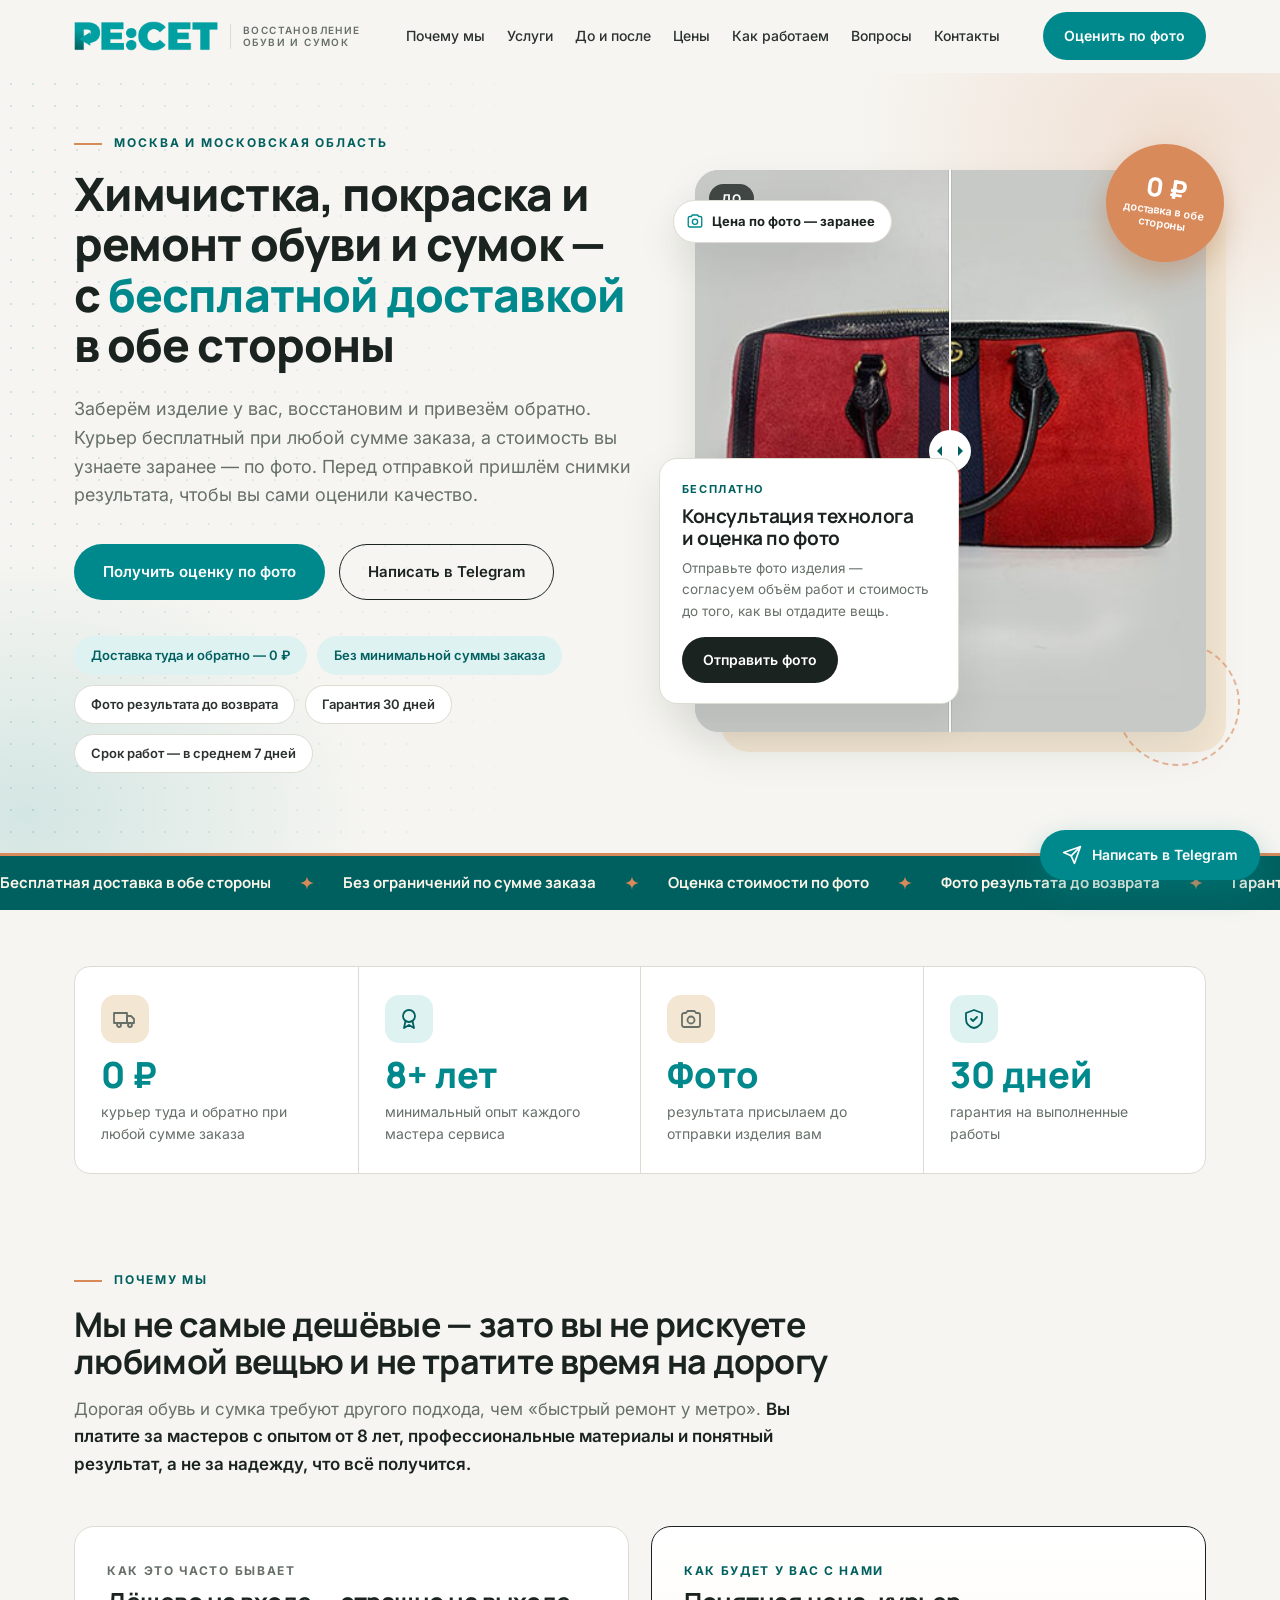
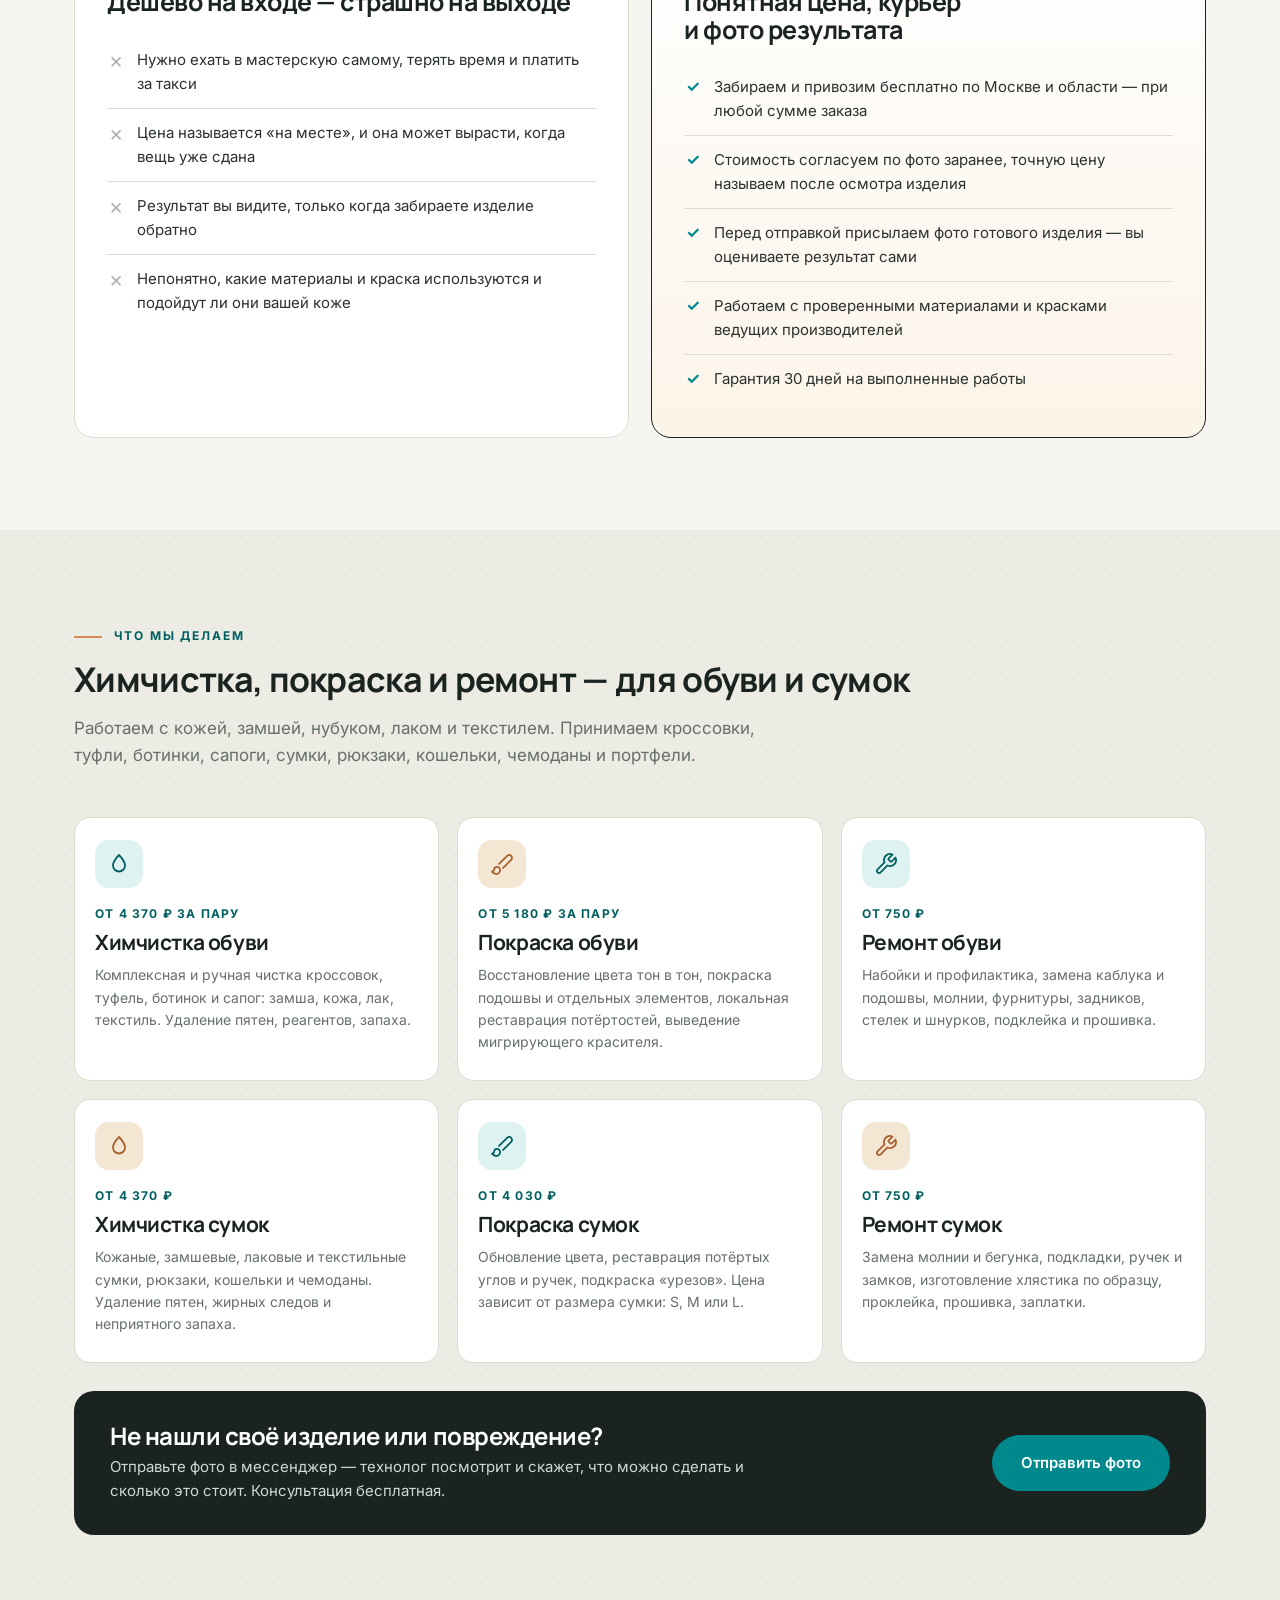
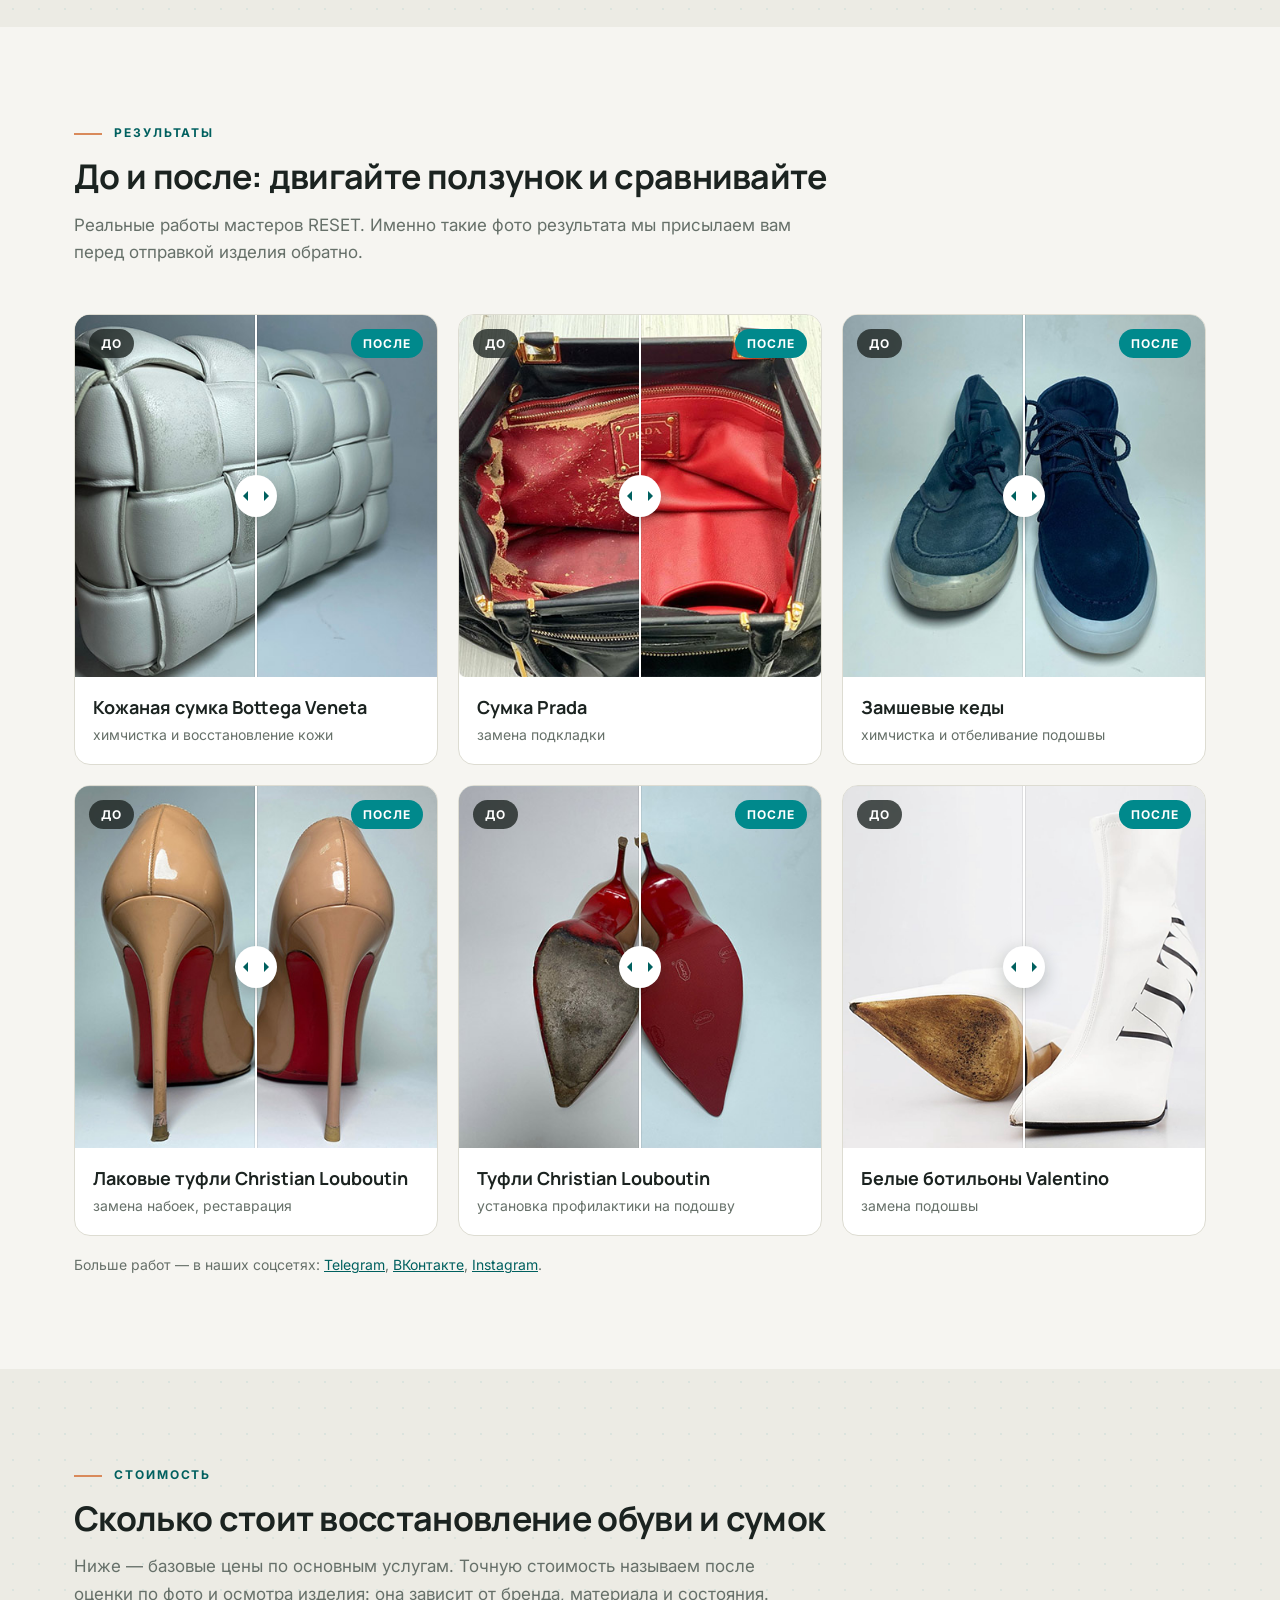
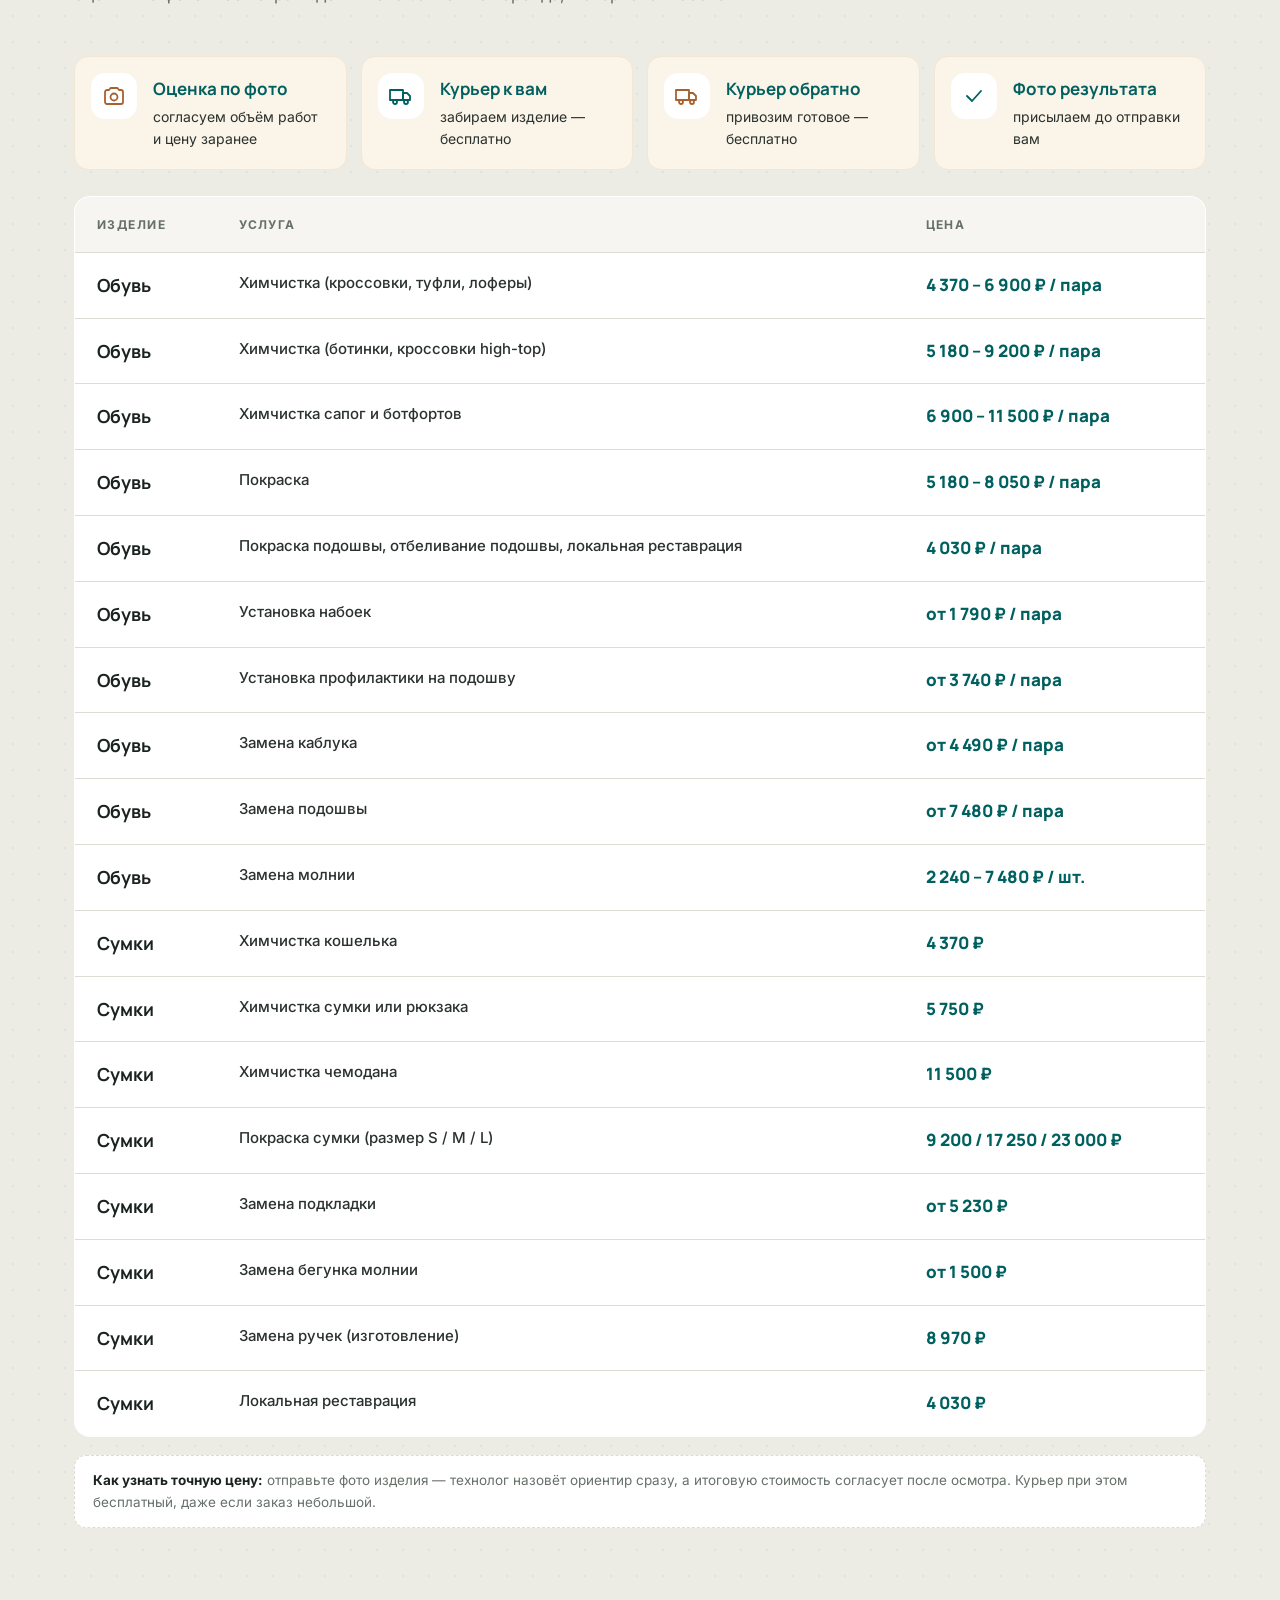
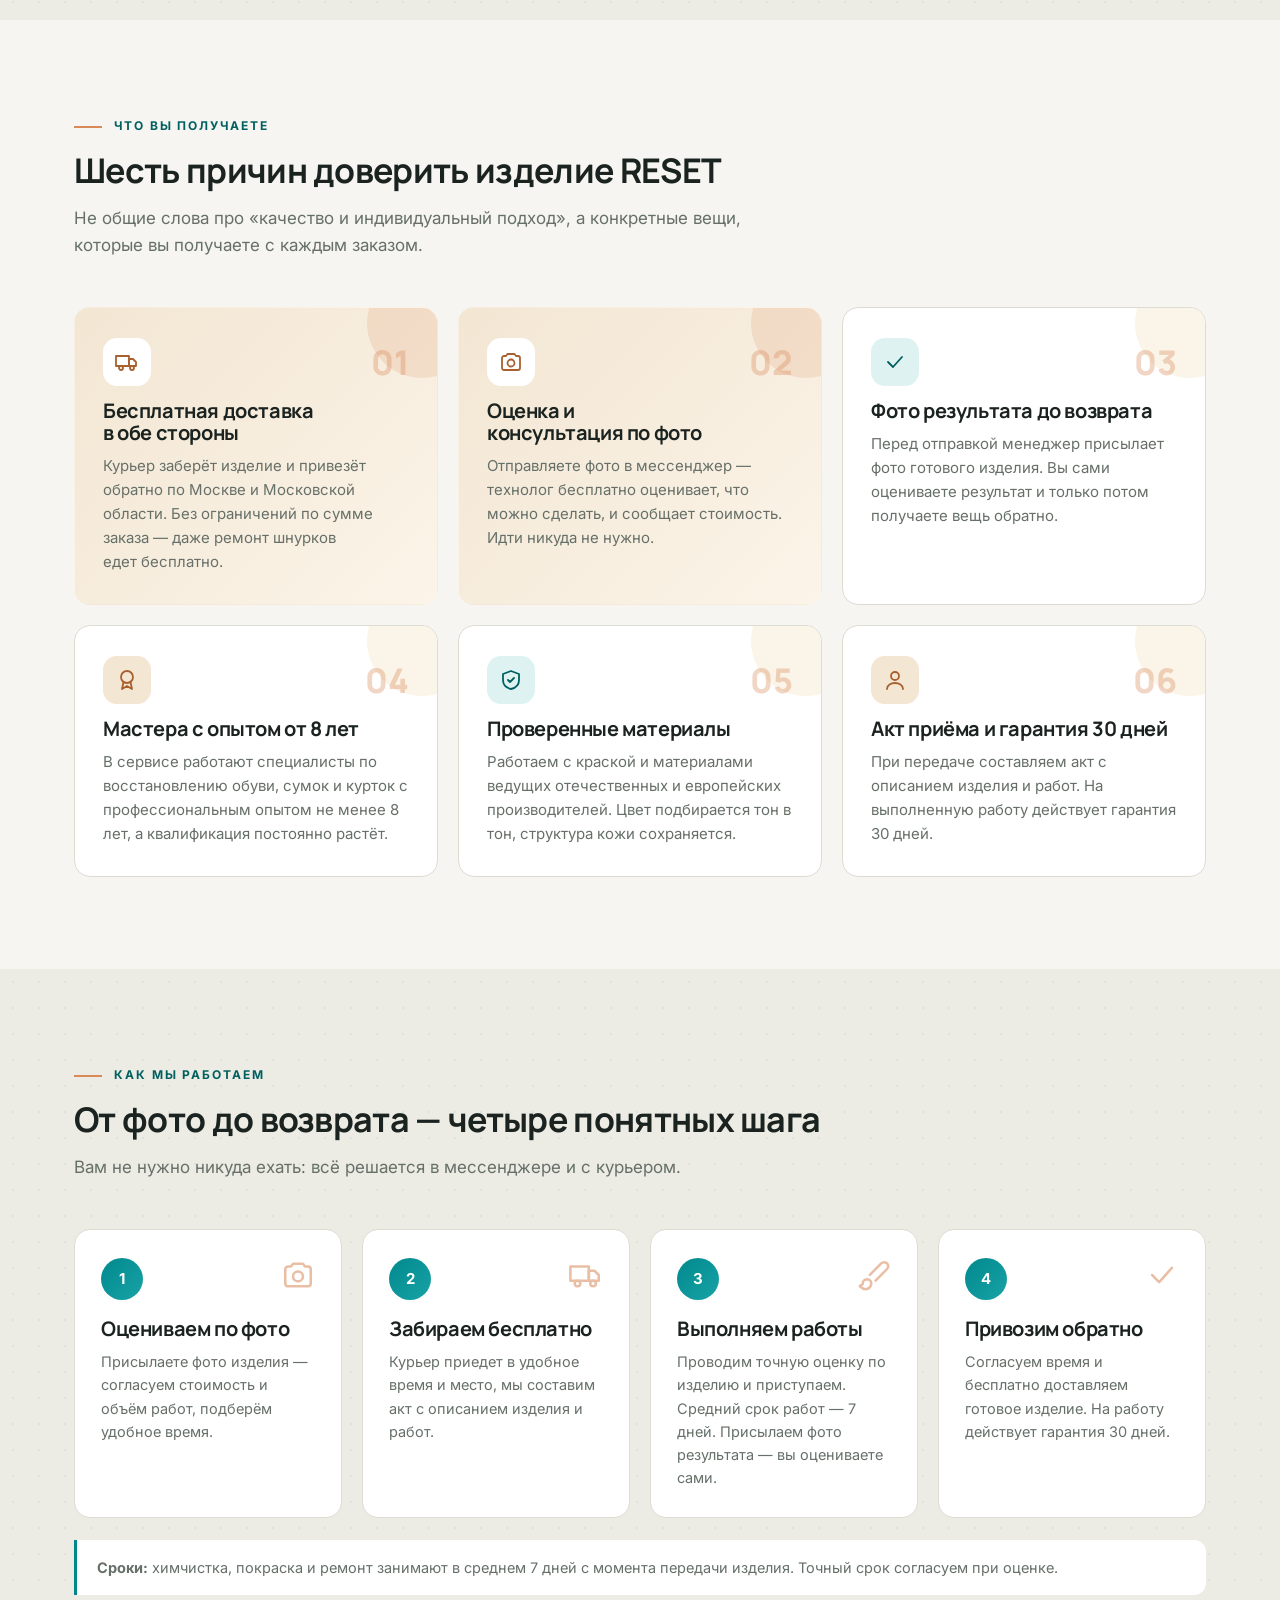
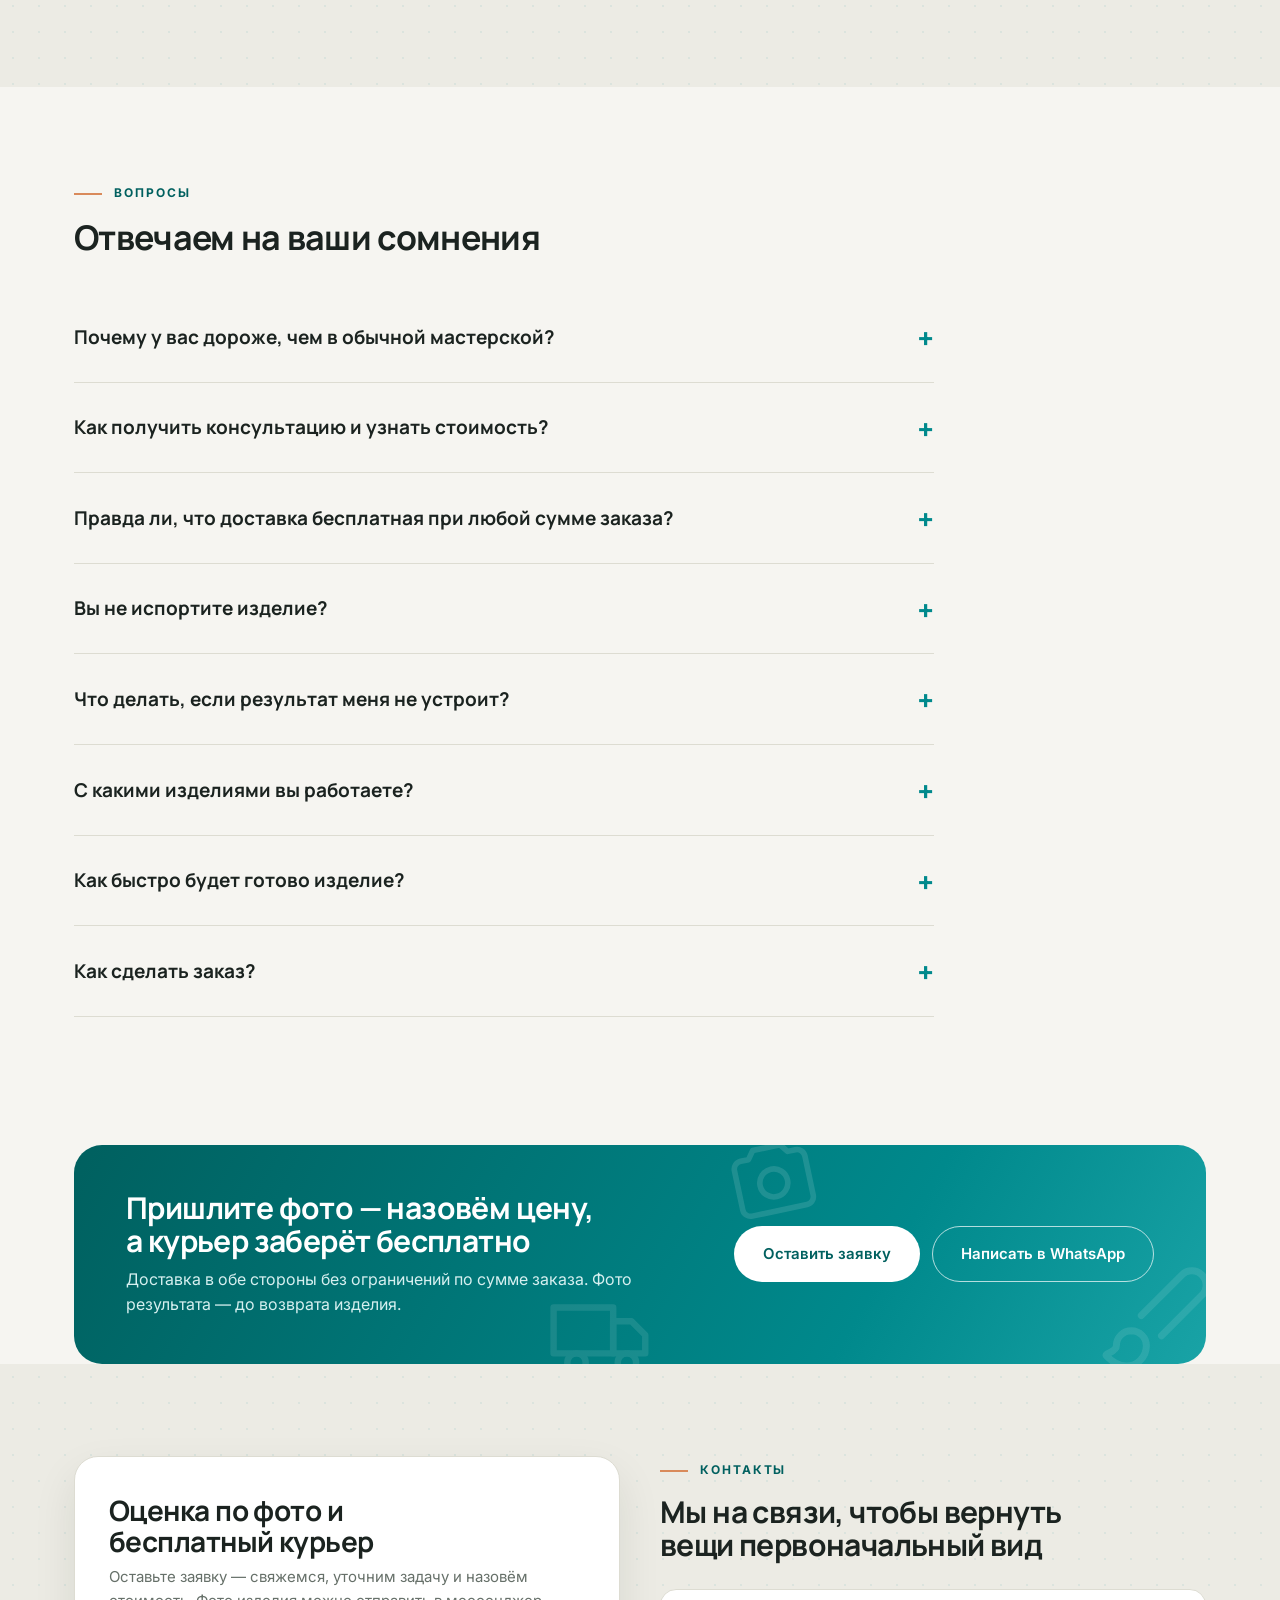
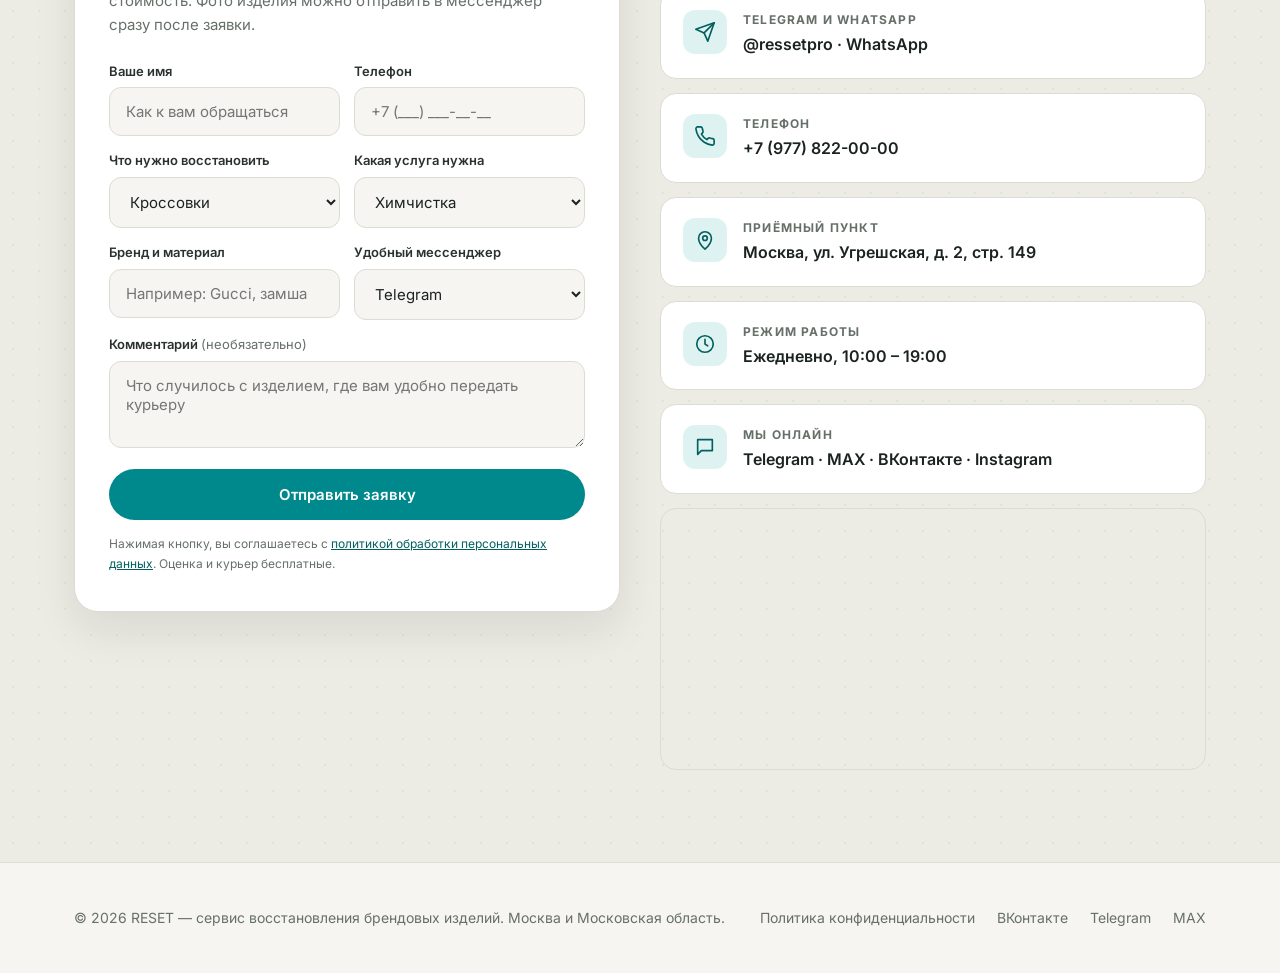
==== commit 425e792b: "правки: цены +15%, срок 7 дней, бренды в подписях" ====
--- a/index.html
+++ b/index.html
@@ -72,13 +72,14 @@
         <span class="chip chip--gift">Без минимальной суммы заказа</span>
         <span class="chip">Фото результата до возврата</span>
         <span class="chip">Гарантия 30 дней</span>
+        <span class="chip">Срок работ — в среднем 7 дней</span>
       </div>
     </div>
     <div class="hero__visual">
       <div class="hero__photo hero__photo--cmp">
         <div class="cmp" data-cmp>
-          <img class="cmp__after" src="img/pervayaglavnaya-posle33.jpg" alt="Замшевая сумка после химчистки" fetchpriority="high">
-          <div class="cmp__before-wrap"><img class="cmp__before" src="img/pervayaglavnaya-do33.jpg" alt="Замшевая сумка до химчистки"></div>
+          <img class="cmp__after" src="img/pervayaglavnaya-posle33.jpg" alt="Замшевая сумка Gucci после химчистки" fetchpriority="high">
+          <div class="cmp__before-wrap"><img class="cmp__before" src="img/pervayaglavnaya-do33.jpg" alt="Замшевая сумка Gucci до химчистки"></div>
           <span class="cmp__tag cmp__tag--b">До</span>
           <span class="cmp__tag cmp__tag--a">После</span>
           <span class="cmp__line"></span>
@@ -154,7 +155,7 @@
       <article class="srv">
         <div class="srv__body">
           <span class="ico"><svg class="ic"><use href="#i-drop"/></svg></span>
-          <p class="srv__price">от 3 800 ₽ за пару</p>
+          <p class="srv__price">от 4 370 ₽ за пару</p>
           <h3>Химчистка обуви</h3>
           <p>Комплексная и ручная чистка кроссовок, туфель, ботинок и сапог: замша, кожа, лак, текстиль. Удаление пятен, реагентов, запаха.</p>
         </div>
@@ -162,7 +163,7 @@
       <article class="srv">
         <div class="srv__body">
           <span class="ico"><svg class="ic"><use href="#i-brush"/></svg></span>
-          <p class="srv__price">от 4 500 ₽ за пару</p>
+          <p class="srv__price">от 5 180 ₽ за пару</p>
           <h3>Покраска обуви</h3>
           <p>Восстановление цвета тон в тон, покраска подошвы и отдельных элементов, локальная реставрация потёртостей, выведение мигрирующего красителя.</p>
         </div>
@@ -170,7 +171,7 @@
       <article class="srv">
         <div class="srv__body">
           <span class="ico"><svg class="ic"><use href="#i-wrench"/></svg></span>
-          <p class="srv__price">от 650 ₽</p>
+          <p class="srv__price">от 750 ₽</p>
           <h3>Ремонт обуви</h3>
           <p>Набойки и профилактика, замена каблука и подошвы, молнии, фурнитуры, задников, стелек и шнурков, подклейка и прошивка.</p>
         </div>
@@ -178,7 +179,7 @@
       <article class="srv">
         <div class="srv__body">
           <span class="ico"><svg class="ic"><use href="#i-drop"/></svg></span>
-          <p class="srv__price">от 3 800 ₽</p>
+          <p class="srv__price">от 4 370 ₽</p>
           <h3>Химчистка сумок</h3>
           <p>Кожаные, замшевые, лаковые и текстильные сумки, рюкзаки, кошельки и чемоданы. Удаление пятен, жирных следов и неприятного запаха.</p>
         </div>
@@ -186,7 +187,7 @@
       <article class="srv">
         <div class="srv__body">
           <span class="ico"><svg class="ic"><use href="#i-brush"/></svg></span>
-          <p class="srv__price">от 3 500 ₽</p>
+          <p class="srv__price">от 4 030 ₽</p>
           <h3>Покраска сумок</h3>
           <p>Обновление цвета, реставрация потёртых углов и ручек, подкраска «урезов». Цена зависит от размера сумки: S, M или L.</p>
         </div>
@@ -194,7 +195,7 @@
       <article class="srv">
         <div class="srv__body">
           <span class="ico"><svg class="ic"><use href="#i-wrench"/></svg></span>
-          <p class="srv__price">от 650 ₽</p>
+          <p class="srv__price">от 750 ₽</p>
           <h3>Ремонт сумок</h3>
           <p>Замена молнии и бегунка, подкладки, ручек и замков, изготовление хлястика по образцу, проклейка, прошивка, заплатки.</p>
         </div>
@@ -225,7 +226,7 @@
           <span class="cmp__line"></span><span class="cmp__knob" aria-hidden="true"></span>
           <input class="cmp__range" type="range" min="0" max="100" value="50" aria-label="Сравнить до и после">
         </div>
-        <figcaption><b>Кожаная сумка</b>химчистка и восстановление кожи</figcaption>
+        <figcaption><b>Кожаная сумка Bottega Veneta</b>химчистка и восстановление кожи</figcaption>
       </figure>
       <figure class="cmp-card">
         <div class="cmp" data-cmp>
@@ -255,7 +256,7 @@
           <span class="cmp__line"></span><span class="cmp__knob" aria-hidden="true"></span>
           <input class="cmp__range" type="range" min="0" max="100" value="50" aria-label="Сравнить до и после">
         </div>
-        <figcaption><b>Лаковые туфли</b>замена набоек, реставрация</figcaption>
+        <figcaption><b>Лаковые туфли Christian Louboutin</b>замена набоек, реставрация</figcaption>
       </figure>
       <figure class="cmp-card">
         <div class="cmp" data-cmp>
@@ -265,7 +266,7 @@
           <span class="cmp__line"></span><span class="cmp__knob" aria-hidden="true"></span>
           <input class="cmp__range" type="range" min="0" max="100" value="50" aria-label="Сравнить до и после">
         </div>
-        <figcaption><b>Туфли на шпильке</b>установка профилактики на подошву</figcaption>
+        <figcaption><b>Туфли Christian Louboutin</b>установка профилактики на подошву</figcaption>
       </figure>
       <figure class="cmp-card">
         <div class="cmp" data-cmp>
@@ -275,7 +276,7 @@
           <span class="cmp__line"></span><span class="cmp__knob" aria-hidden="true"></span>
           <input class="cmp__range" type="range" min="0" max="100" value="50" aria-label="Сравнить до и после">
         </div>
-        <figcaption><b>Белые ботильоны</b>замена подошвы</figcaption>
+        <figcaption><b>Белые ботильоны Valentino</b>замена подошвы</figcaption>
       </figure>
     </div>
     <p class="reviews-note">Больше работ — в наших соцсетях: <a href="https://t.me/ressetpro" target="_blank" rel="noopener">Telegram</a>, <a href="https://vk.ru/resetserv" target="_blank" rel="noopener">ВКонтакте</a>, <a href="https://www.instagram.com/resset.ru" target="_blank" rel="noopener">Instagram</a>.</p>
@@ -301,24 +302,24 @@
         <tr><th>Изделие</th><th>Услуга</th><th>Цена</th></tr>
       </thead>
       <tbody>
-        <tr><td>Обувь</td><td>Химчистка (кроссовки, туфли, лоферы)</td><td>3 800 – 6 000 ₽ / пара</td></tr>
-        <tr><td>Обувь</td><td>Химчистка (ботинки, кроссовки high-top)</td><td>4 500 – 8 000 ₽ / пара</td></tr>
-        <tr><td>Обувь</td><td>Химчистка сапог и ботфортов</td><td>6 000 – 10 000 ₽ / пара</td></tr>
-        <tr><td>Обувь</td><td>Покраска</td><td>4 500 – 7 000 ₽ / пара</td></tr>
-        <tr><td>Обувь</td><td>Покраска подошвы, отбеливание подошвы, локальная реставрация</td><td>3 500 ₽ / пара</td></tr>
-        <tr><td>Обувь</td><td>Установка набоек</td><td>от 1 560 ₽ / пара</td></tr>
-        <tr><td>Обувь</td><td>Установка профилактики на подошву</td><td>от 3 250 ₽ / пара</td></tr>
-        <tr><td>Обувь</td><td>Замена каблука</td><td>от 3 900 ₽ / пара</td></tr>
-        <tr><td>Обувь</td><td>Замена подошвы</td><td>от 6 500 ₽ / пара</td></tr>
-        <tr><td>Обувь</td><td>Замена молнии</td><td>1 950 – 6 500 ₽ / шт.</td></tr>
-        <tr><td>Сумки</td><td>Химчистка кошелька</td><td>3 800 ₽</td></tr>
-        <tr><td>Сумки</td><td>Химчистка сумки или рюкзака</td><td>5 000 ₽</td></tr>
-        <tr><td>Сумки</td><td>Химчистка чемодана</td><td>10 000 ₽</td></tr>
-        <tr><td>Сумки</td><td>Покраска сумки (размер S / M / L)</td><td>8 000 / 15 000 / 20 000 ₽</td></tr>
-        <tr><td>Сумки</td><td>Замена подкладки</td><td>от 4 550 ₽</td></tr>
-        <tr><td>Сумки</td><td>Замена бегунка молнии</td><td>от 1 300 ₽</td></tr>
-        <tr><td>Сумки</td><td>Замена ручек (изготовление)</td><td>7 800 ₽</td></tr>
-        <tr><td>Сумки</td><td>Локальная реставрация</td><td>3 500 ₽</td></tr>
+        <tr><td>Обувь</td><td>Химчистка (кроссовки, туфли, лоферы)</td><td>4 370 – 6 900 ₽ / пара</td></tr>
+        <tr><td>Обувь</td><td>Химчистка (ботинки, кроссовки high-top)</td><td>5 180 – 9 200 ₽ / пара</td></tr>
+        <tr><td>Обувь</td><td>Химчистка сапог и ботфортов</td><td>6 900 – 11 500 ₽ / пара</td></tr>
+        <tr><td>Обувь</td><td>Покраска</td><td>5 180 – 8 050 ₽ / пара</td></tr>
+        <tr><td>Обувь</td><td>Покраска подошвы, отбеливание подошвы, локальная реставрация</td><td>4 030 ₽ / пара</td></tr>
+        <tr><td>Обувь</td><td>Установка набоек</td><td>от 1 790 ₽ / пара</td></tr>
+        <tr><td>Обувь</td><td>Установка профилактики на подошву</td><td>от 3 740 ₽ / пара</td></tr>
+        <tr><td>Обувь</td><td>Замена каблука</td><td>от 4 490 ₽ / пара</td></tr>
+        <tr><td>Обувь</td><td>Замена подошвы</td><td>от 7 480 ₽ / пара</td></tr>
+        <tr><td>Обувь</td><td>Замена молнии</td><td>2 240 – 7 480 ₽ / шт.</td></tr>
+        <tr><td>Сумки</td><td>Химчистка кошелька</td><td>4 370 ₽</td></tr>
+        <tr><td>Сумки</td><td>Химчистка сумки или рюкзака</td><td>5 750 ₽</td></tr>
+        <tr><td>Сумки</td><td>Химчистка чемодана</td><td>11 500 ₽</td></tr>
+        <tr><td>Сумки</td><td>Покраска сумки (размер S / M / L)</td><td>9 200 / 17 250 / 23 000 ₽</td></tr>
+        <tr><td>Сумки</td><td>Замена подкладки</td><td>от 5 230 ₽</td></tr>
+        <tr><td>Сумки</td><td>Замена бегунка молнии</td><td>от 1 500 ₽</td></tr>
+        <tr><td>Сумки</td><td>Замена ручек (изготовление)</td><td>8 970 ₽</td></tr>
+        <tr><td>Сумки</td><td>Локальная реставрация</td><td>4 030 ₽</td></tr>
       </tbody>
     </table>
     <p class="price-note"><b>Как узнать точную цену:</b> отправьте фото изделия — технолог назовёт ориентир сразу, а итоговую стоимость согласует после осмотра. Курьер при этом бесплатный, даже если заказ небольшой.</p>
@@ -389,7 +390,7 @@
         <span class="step__n">3</span>
         <svg class="ic step__ic"><use href="#i-brush"/></svg>
         <h3>Выполняем работы</h3>
-        <p>Проводим точную оценку по изделию и приступаем. Присылаем фото результата — вы оцениваете сами.</p>
+        <p>Проводим точную оценку по изделию и приступаем. Средний срок работ — 7 дней. Присылаем фото результата — вы оцениваете сами.</p>
       </div>
       <div class="step">
         <span class="step__n">4</span>
@@ -398,6 +399,7 @@
         <p>Согласуем время и бесплатно доставляем готовое изделие. На работу действует гарантия 30 дней.</p>
       </div>
     </div>
+  <p class="terms"><b>Сроки:</b> химчистка, покраска и ремонт занимают в среднем 7 дней с момента передачи изделия. Точный срок согласуем при оценке.</p>
   </div>
 </section>
 
@@ -430,6 +432,10 @@
       <details class="faq__item">
         <summary>С какими изделиями вы работаете?</summary>
         <p>Обувь: кроссовки, туфли, лоферы, ботинки, сапоги. Сумки: сумки, рюкзаки, кошельки, чемоданы и портфели. Материалы: кожа, замша, нубук, лак и текстиль. Работаем с брендовыми изделиями.</p>
+      </details>
+      <details class="faq__item">
+        <summary>Как быстро будет готово изделие?</summary>
+        <p>В среднем 7 дней с момента передачи изделия — и для химчистки, и для покраски, и для ремонта. Точный срок согласуем при оценке, а о готовности менеджер сообщит заранее.</p>
       </details>
       <details class="faq__item">
         <summary>Как сделать заказ?</summary>
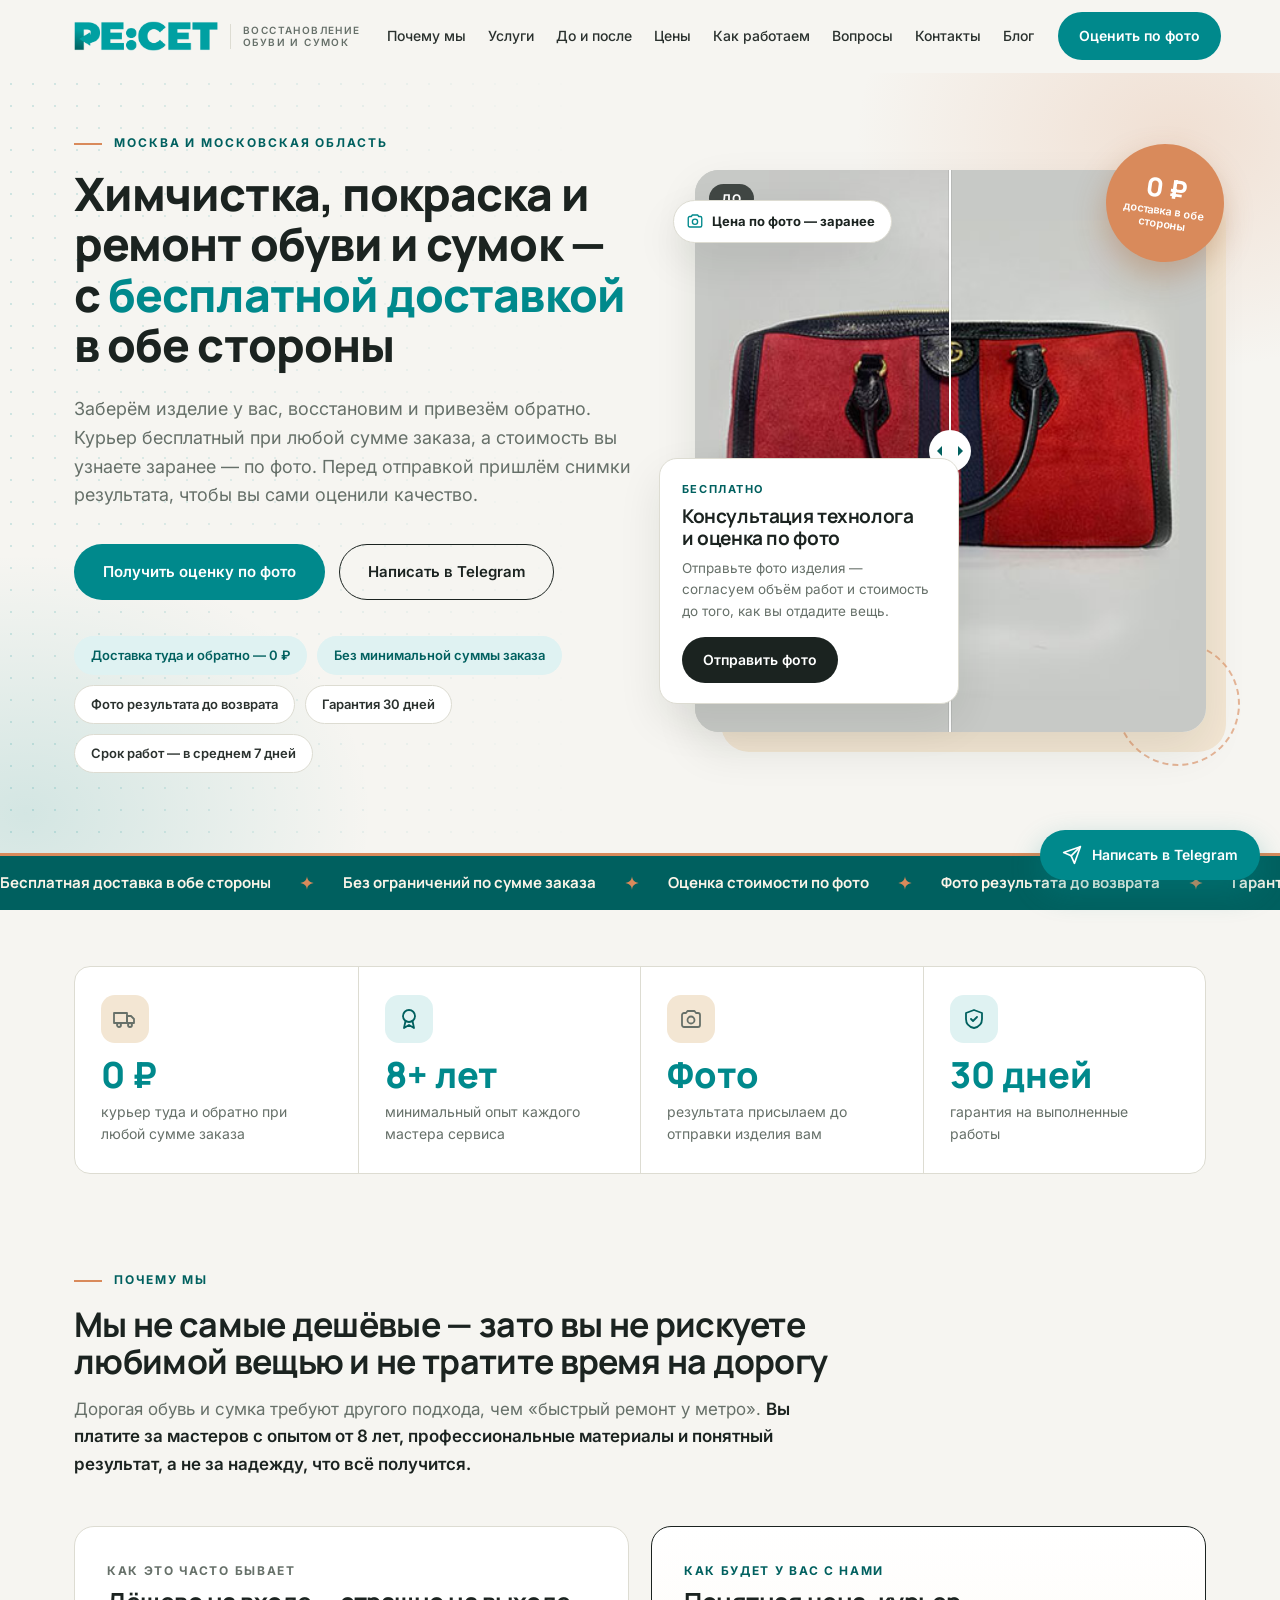
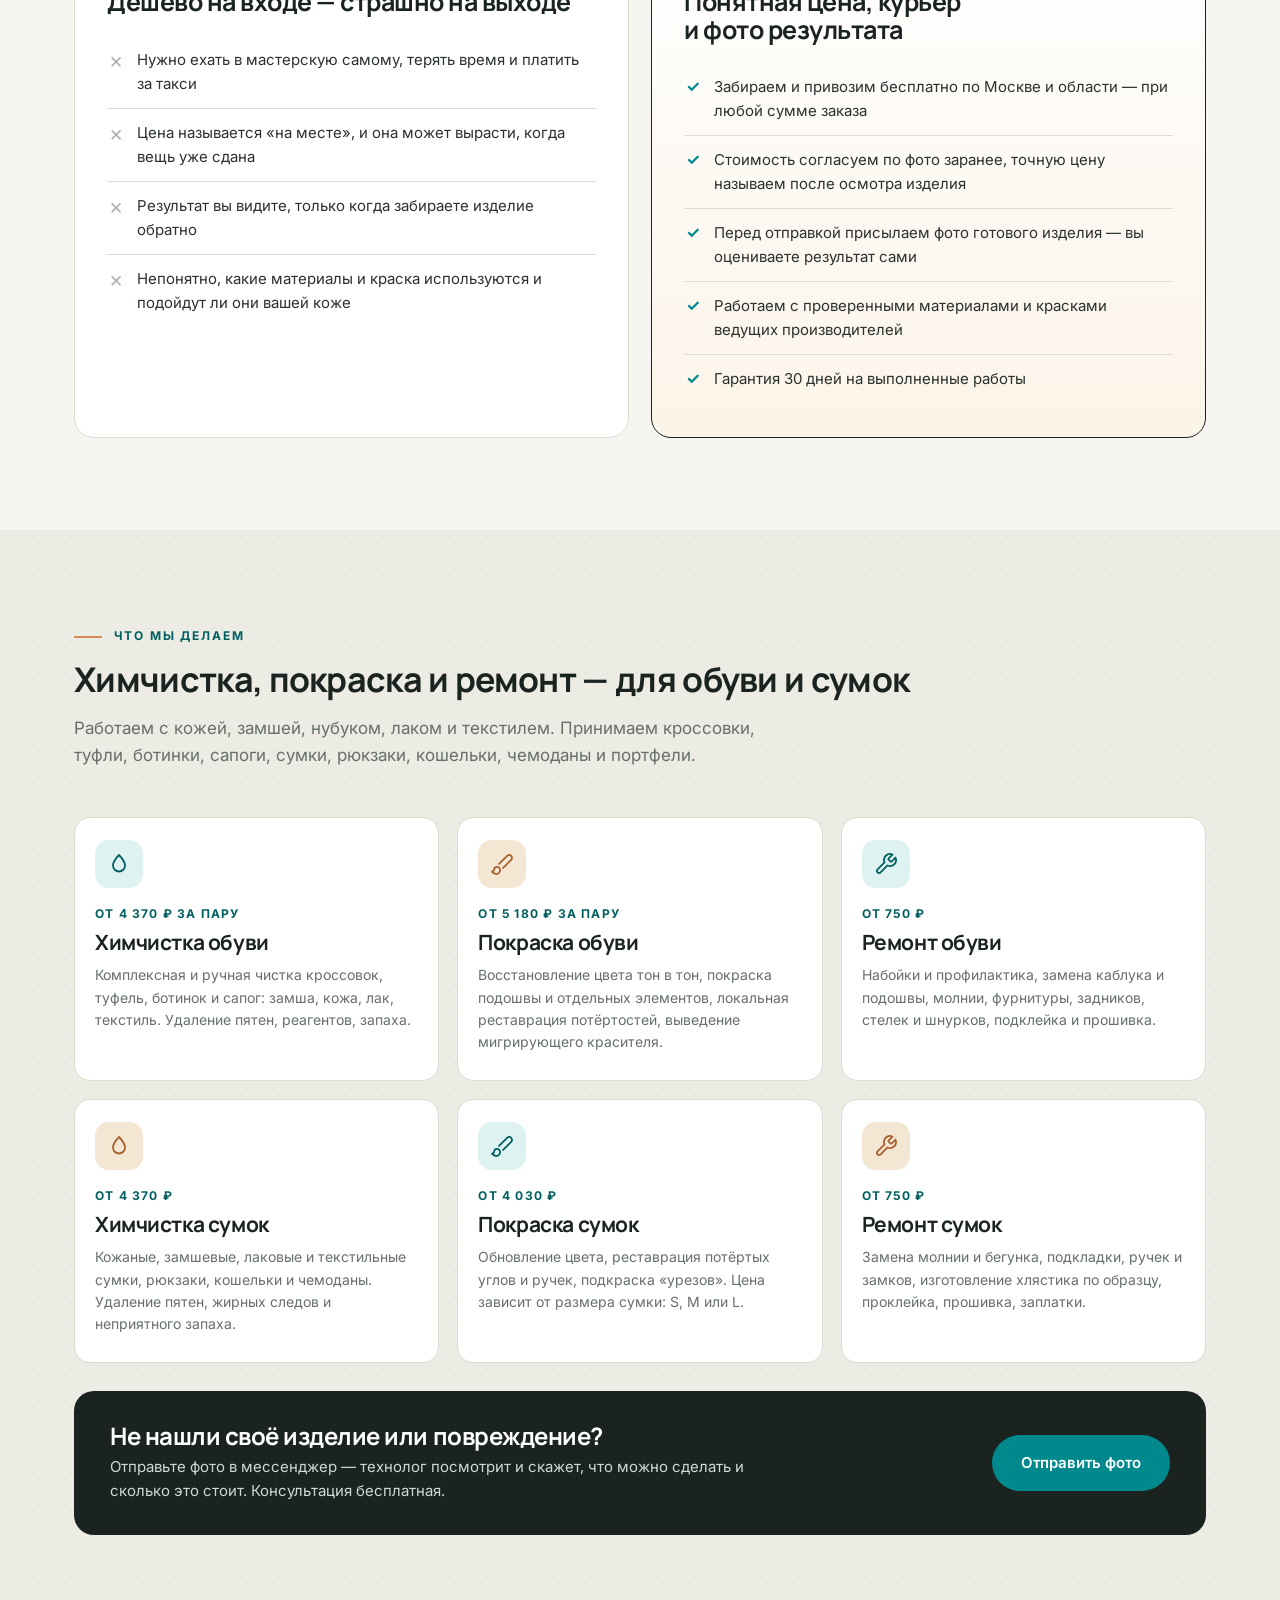
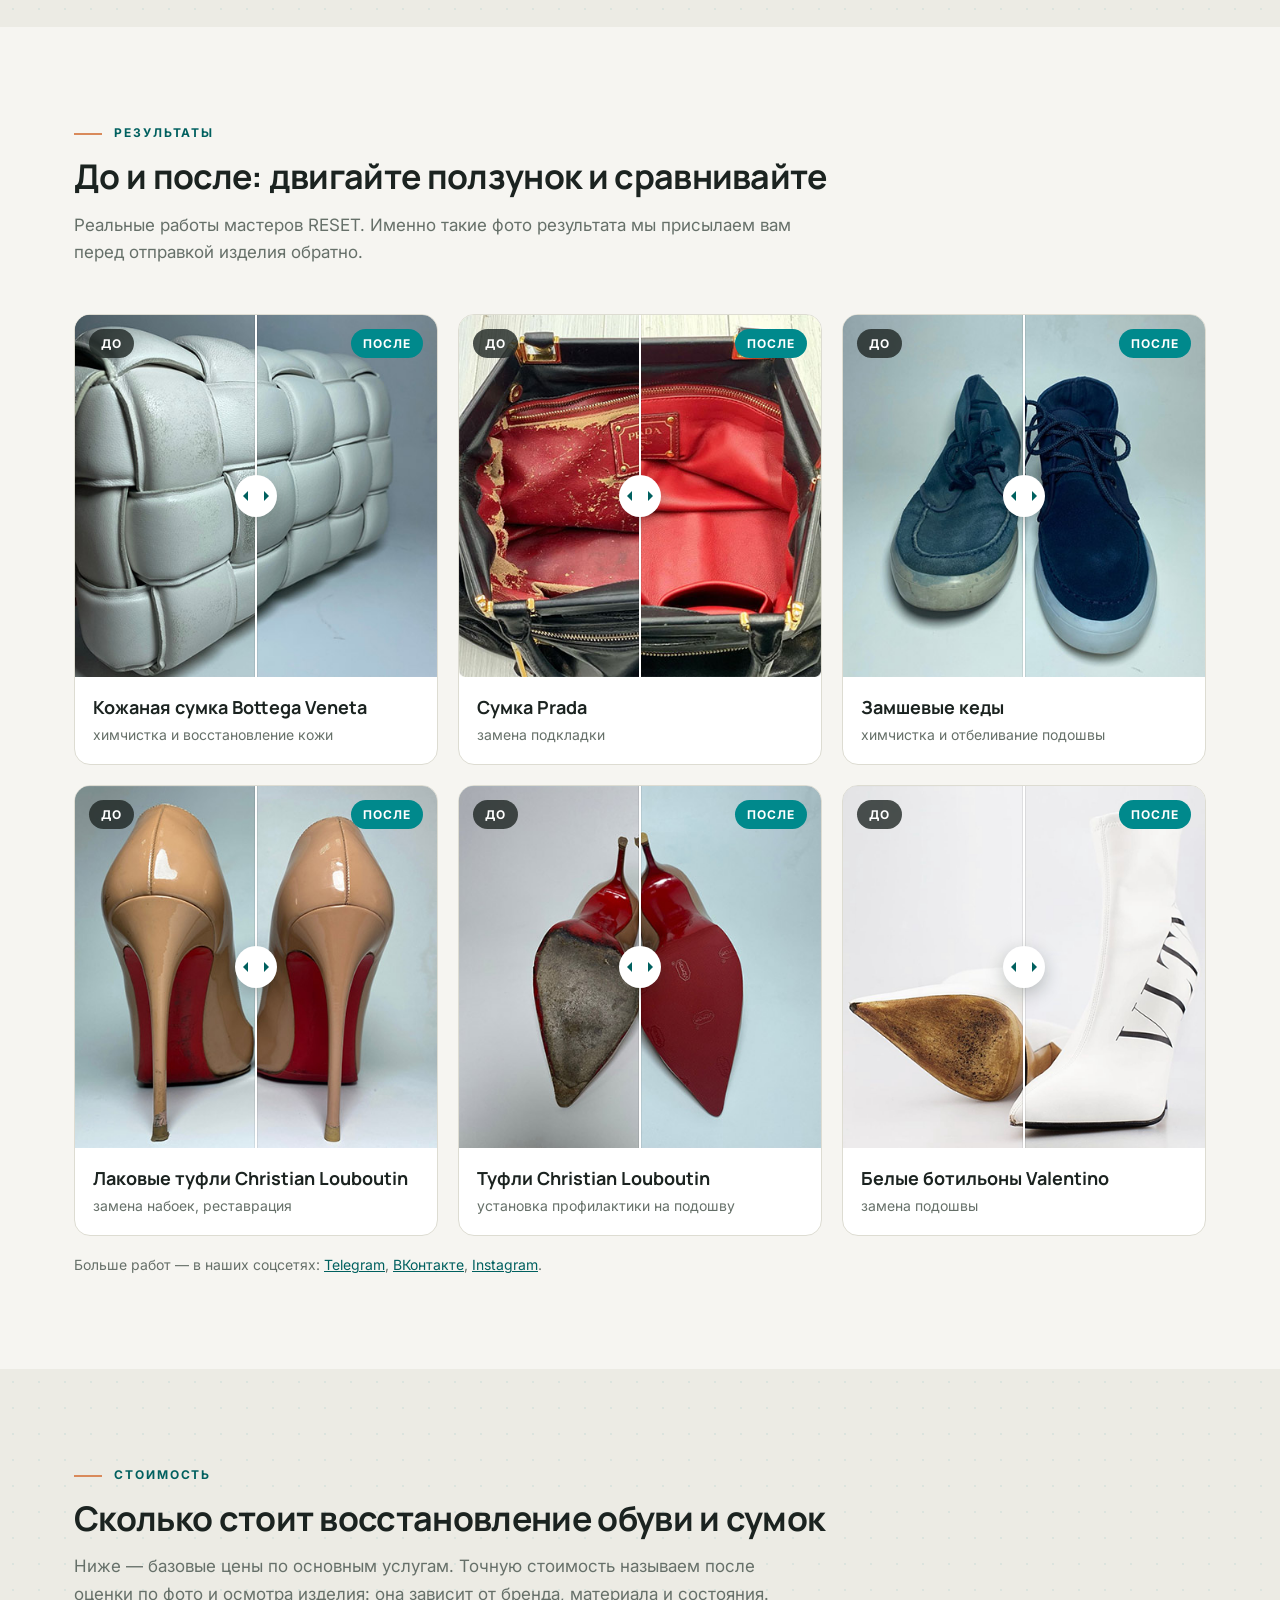
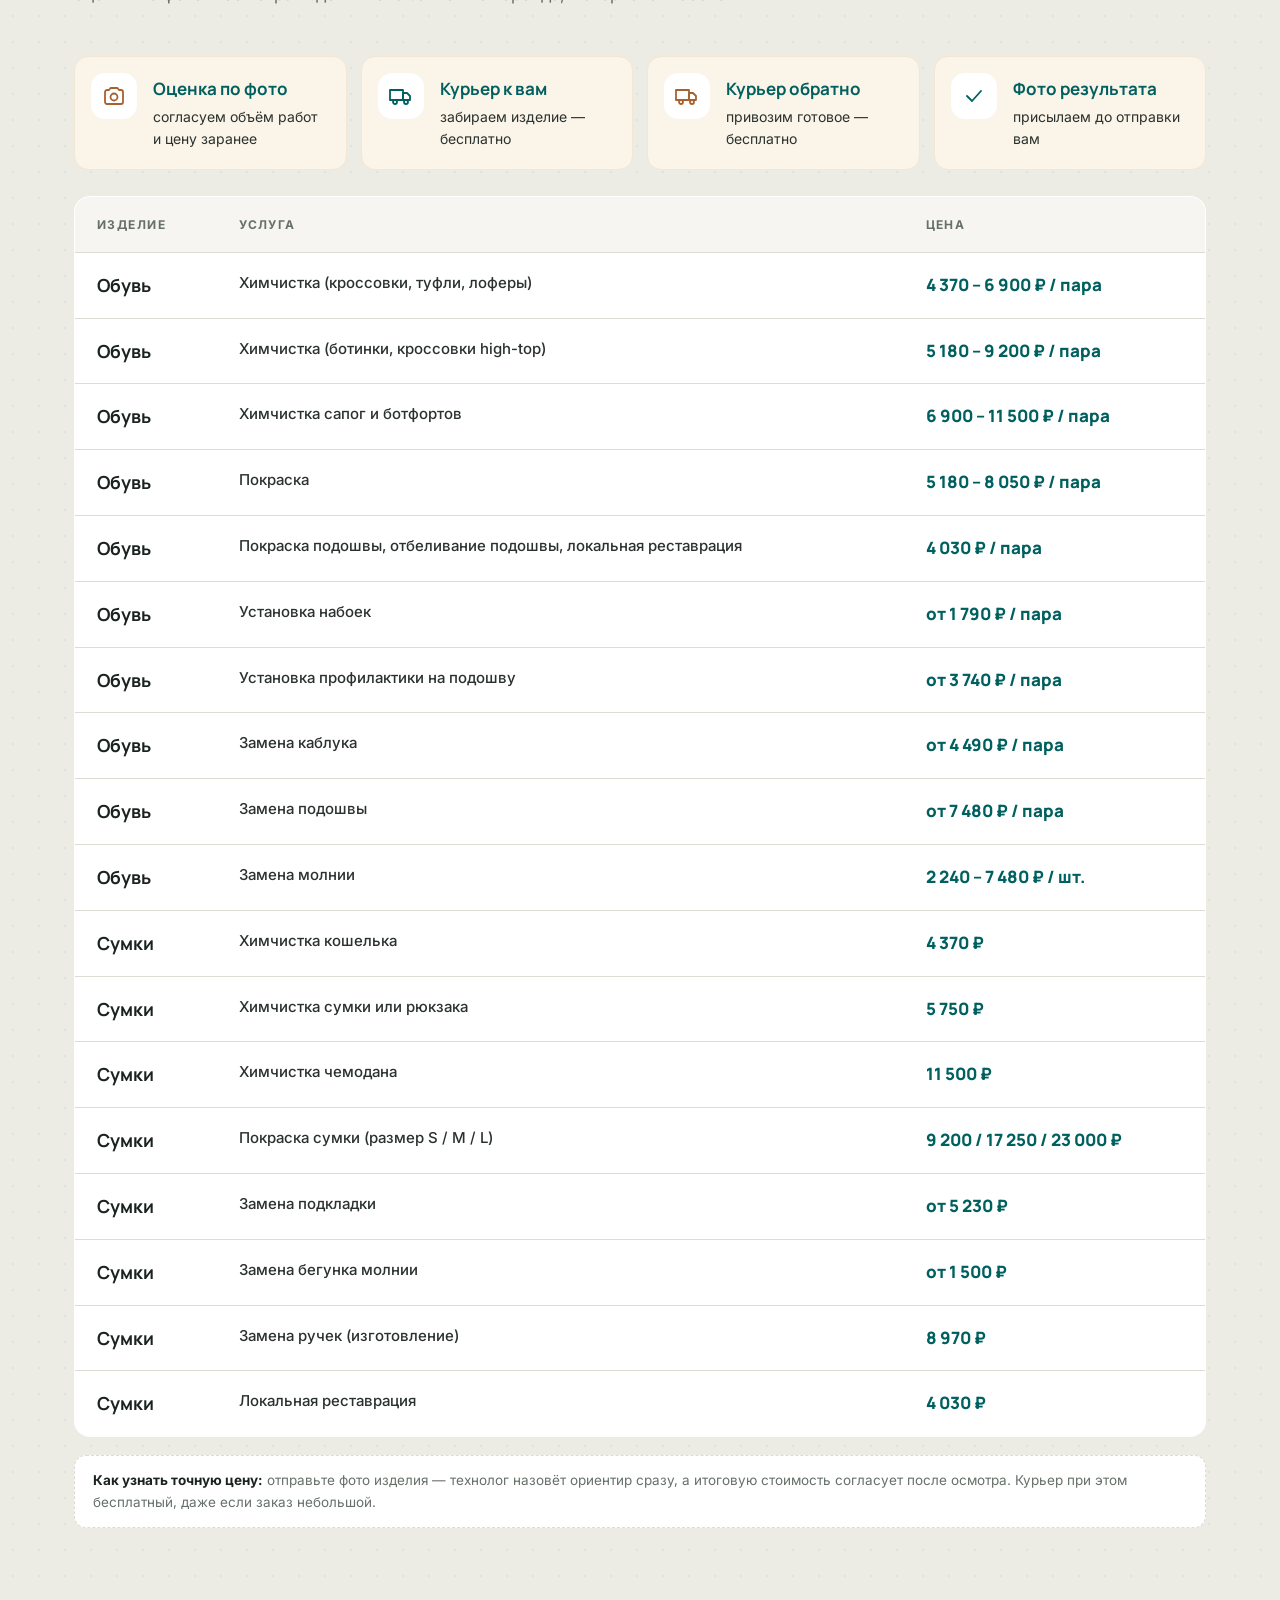
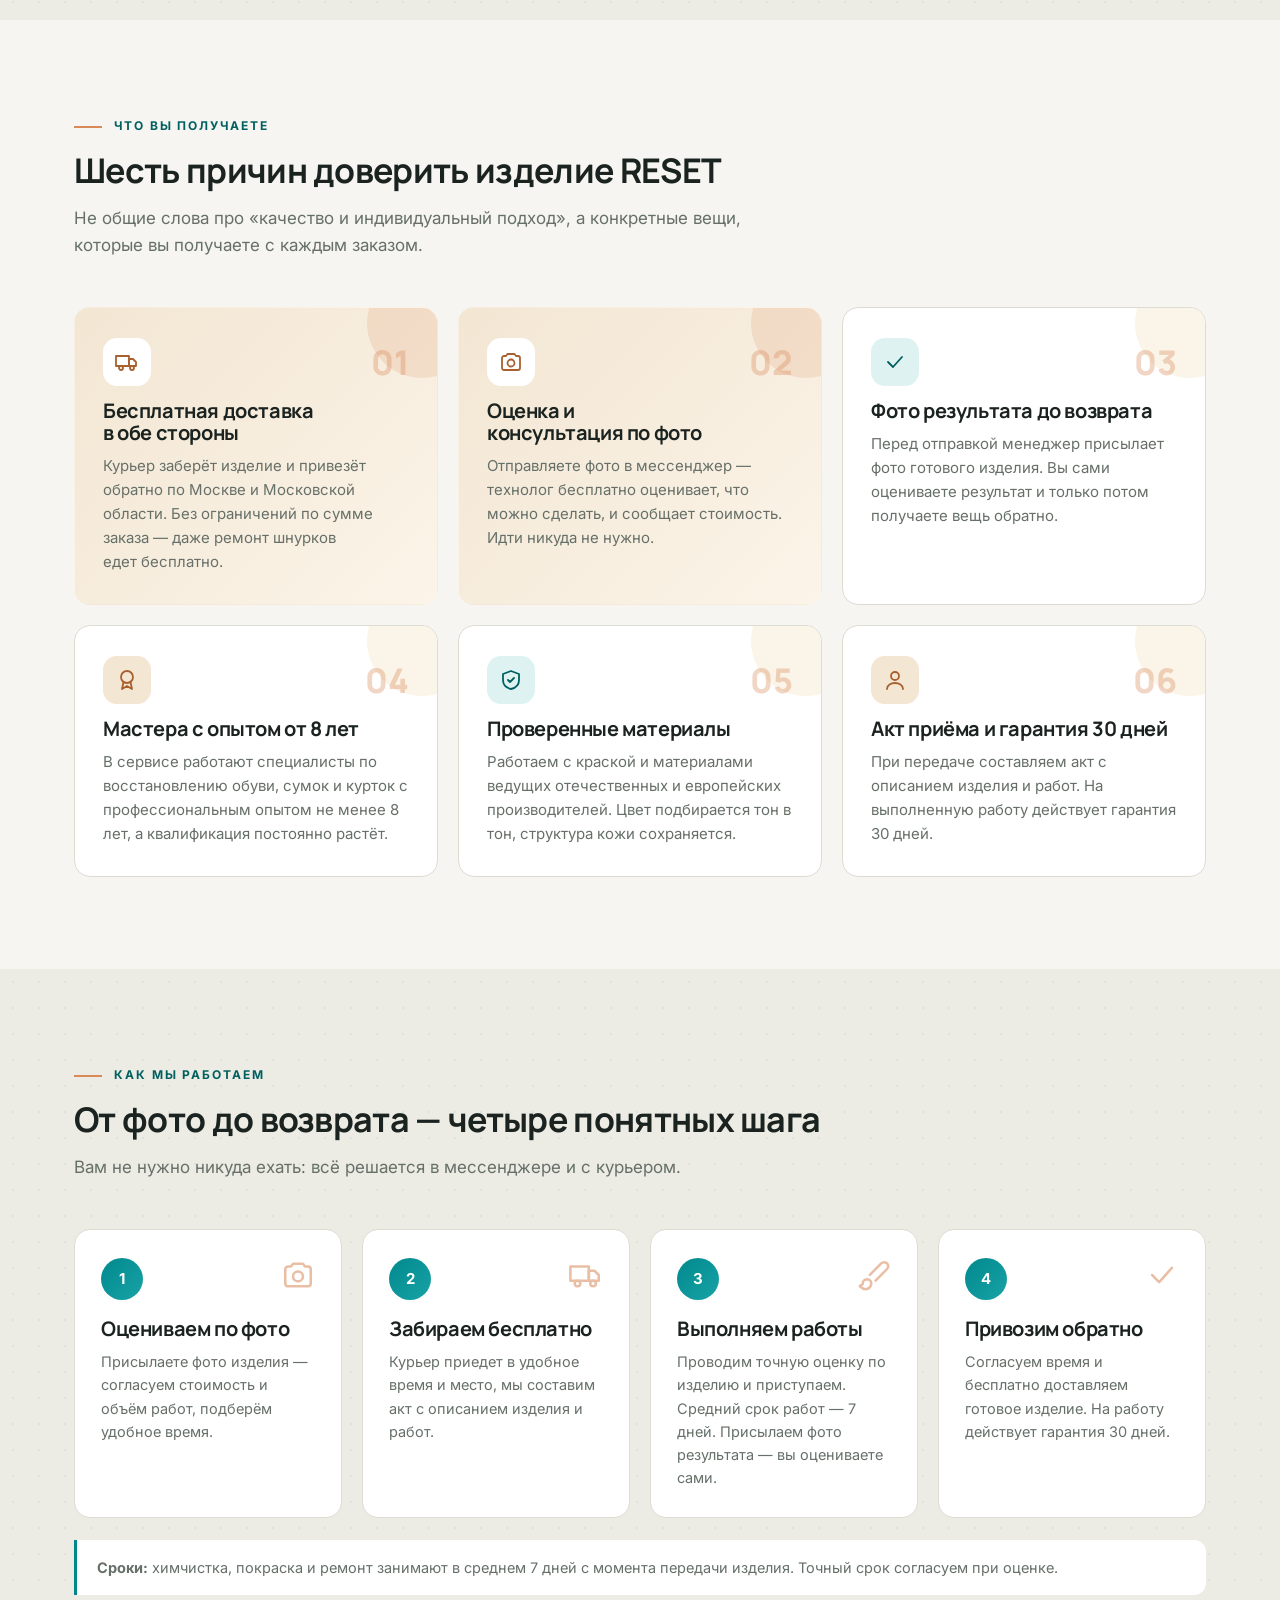
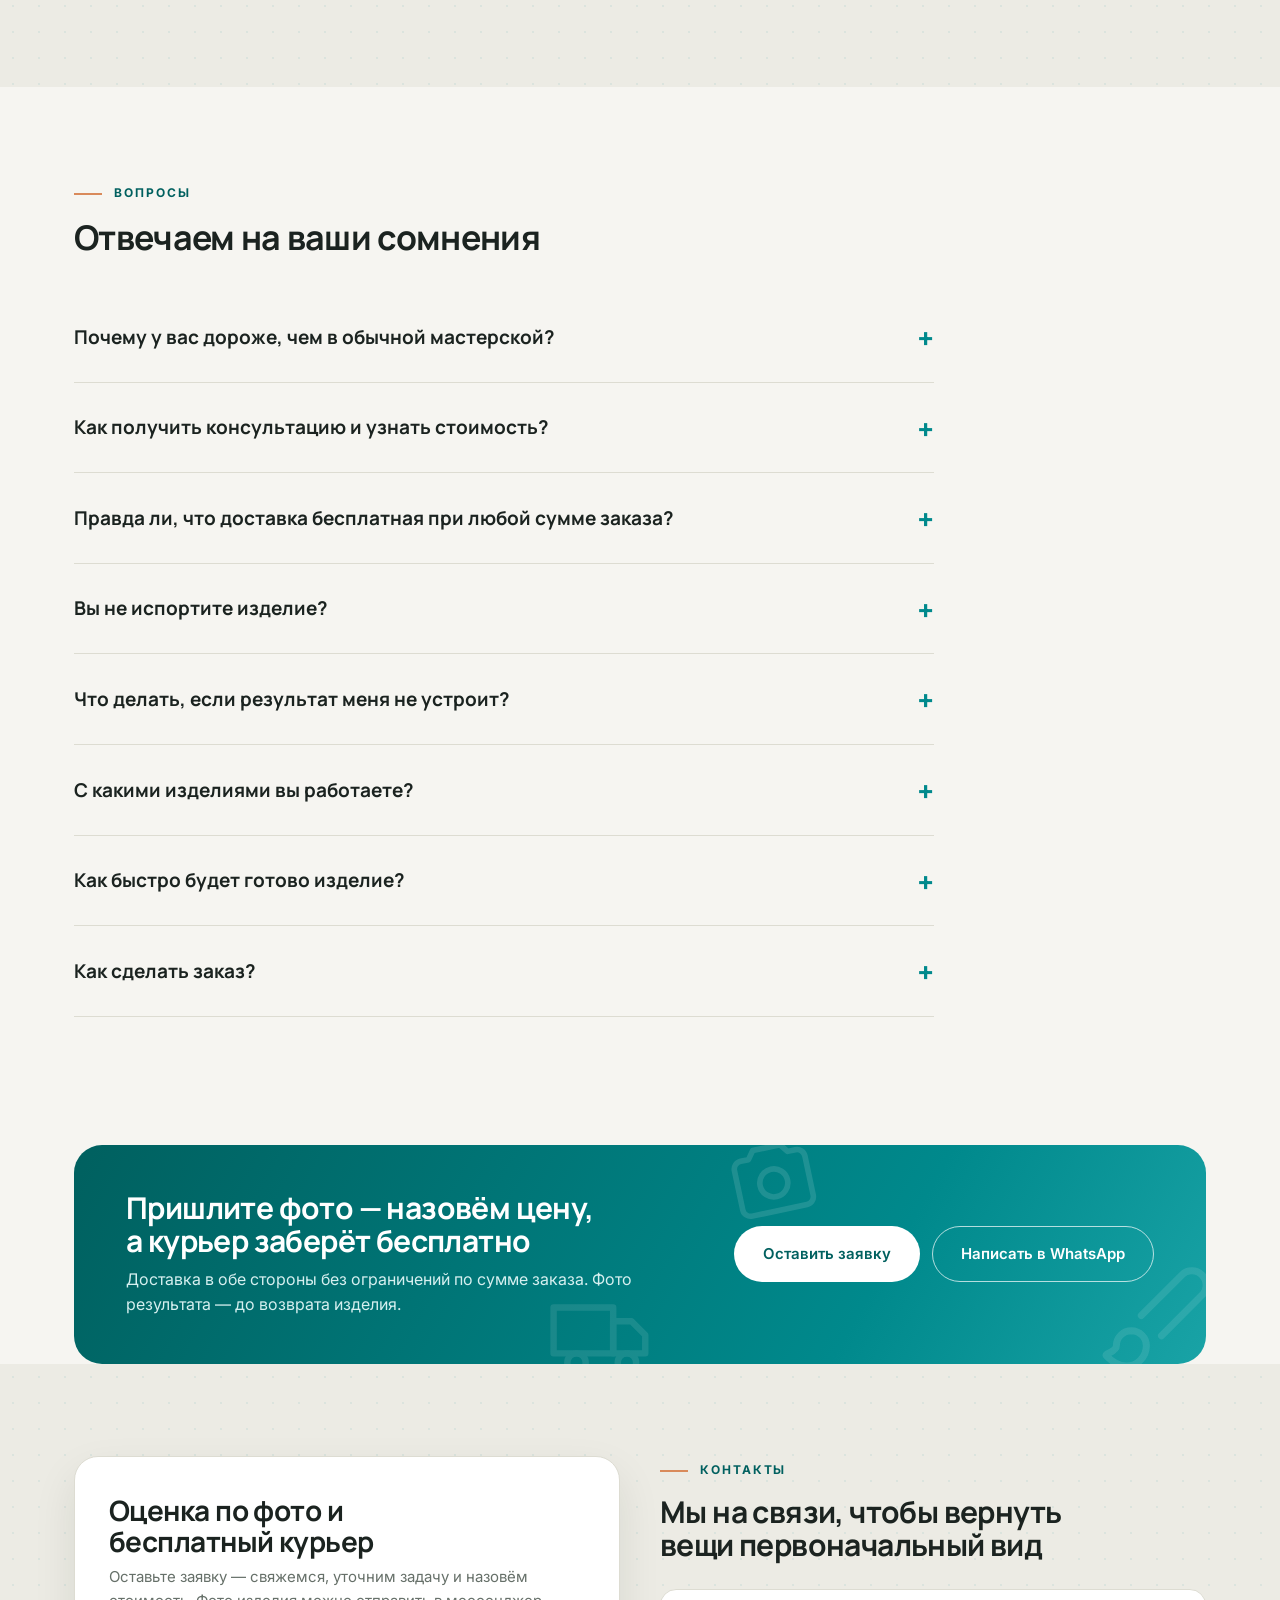
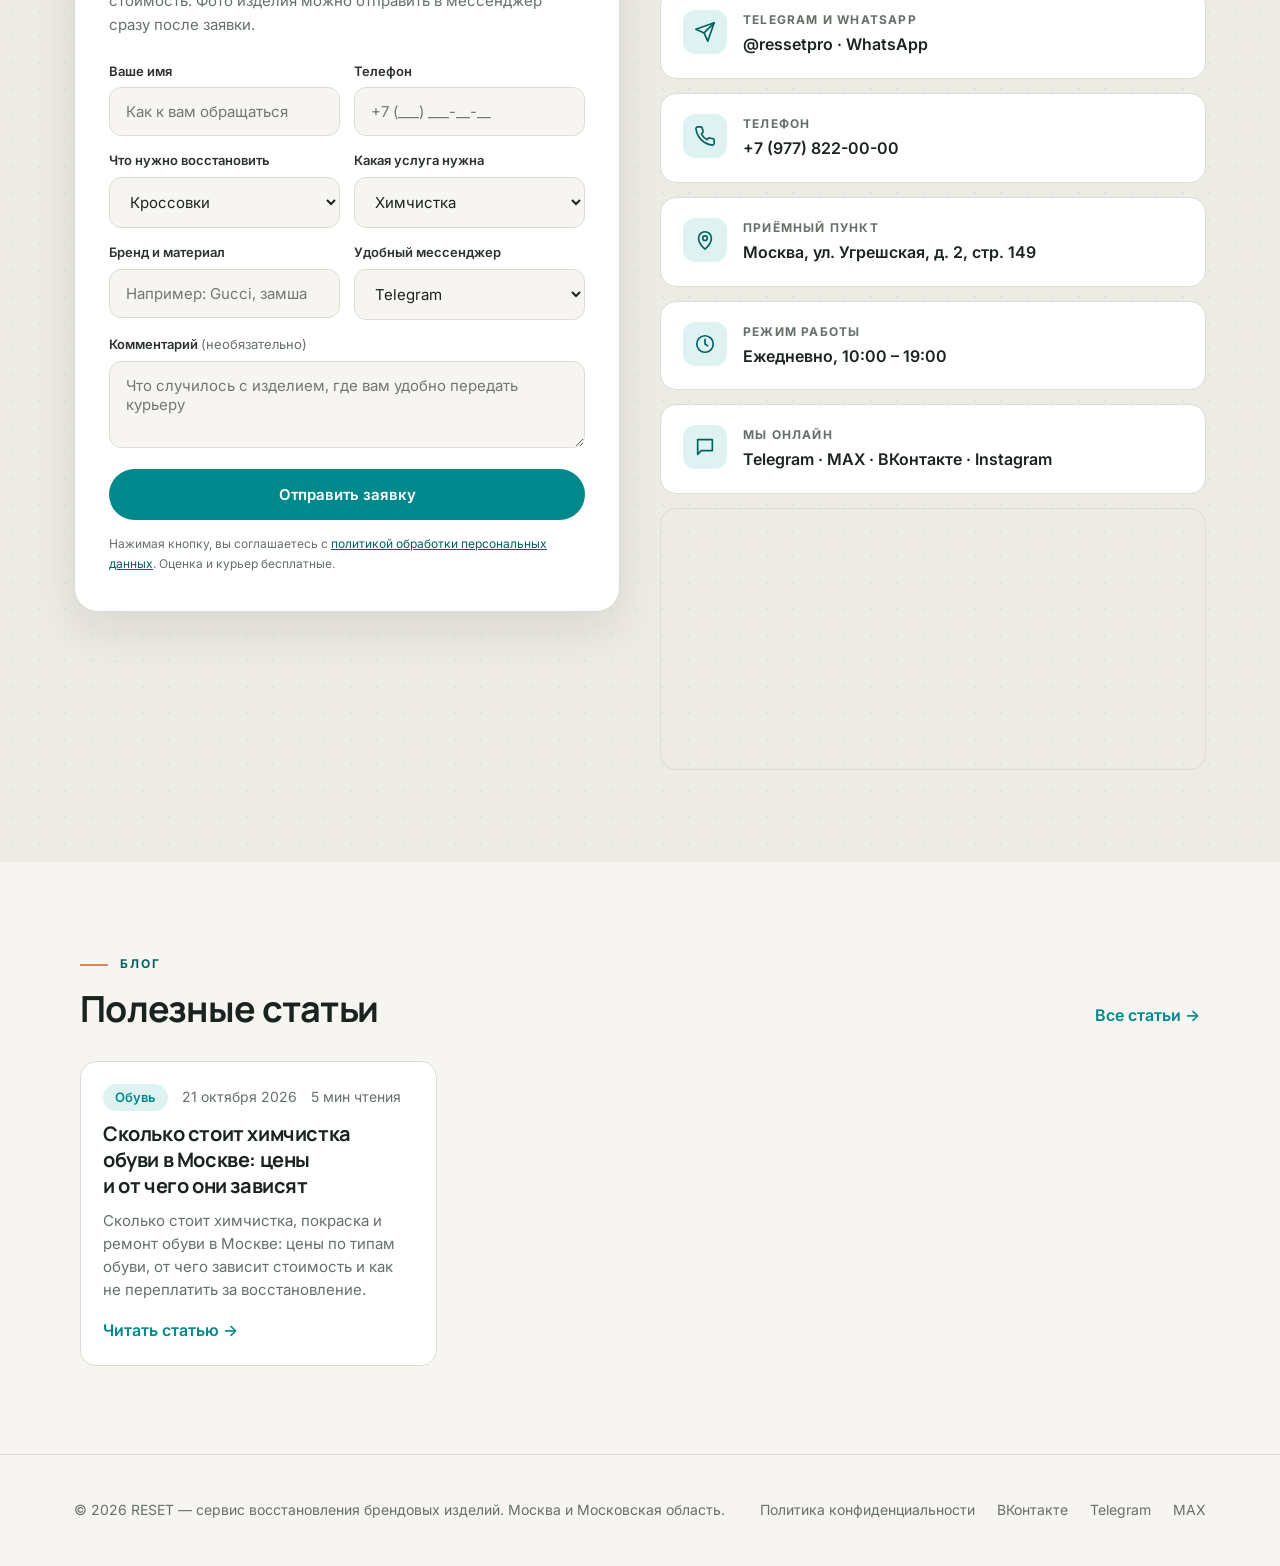
==== commit 554af5e8: "blog: автообновление" ====
--- a/index.html
+++ b/index.html
@@ -45,7 +45,7 @@
       <a href="#process">Как работаем</a>
       <a href="#faq">Вопросы</a>
       <a href="#contact">Контакты</a>
-    <!-- BLOGNAV:START --><!-- BLOGNAV:END --></nav>
+    <!-- BLOGNAV:START --><a href="blog/">Блог</a><!-- BLOGNAV:END --></nav>
     <div class="header__right">
       <a href="tel:+79778220000" class="header__phone">+7 977 822-00-00</a>
       <a href="#contact" class="btn btn--primary">Оценить по фото</a>
@@ -559,7 +559,22 @@
   </div>
 </section>
 
-<!-- BLOG:START --><!-- BLOG:END -->
+<!-- BLOG:START -->
+<section class="b-home" id="blog">
+  <div class="container">
+    <div class="b-home__head"><div><p class="section-tag">Блог</p><h2>Полезные статьи</h2></div><a class="b-more" href="blog/">Все статьи</a></div>
+    <div class="b-grid"><article class="b-card">
+  
+  <div class="b-card__body">
+    <div class="b-meta"><span class="b-chip">Обувь</span><time datetime="2026-10-21">21 октября 2026</time><span>5 мин чтения</span></div>
+    <h3><a href="blog/skolko-stoit-himchistka-obuvi-moskva/">Сколько стоит химчистка обуви в Москве: цены и от чего они зависят</a></h3>
+    <p>Сколько стоит химчистка, покраска и ремонт обуви в Москве: цены по типам обуви, от чего зависит стоимость и как не переплатить за восстановление.</p>
+    <a class="b-more" href="blog/skolko-stoit-himchistka-obuvi-moskva/">Читать статью</a>
+  </div>
+</article></div>
+  </div>
+</section>
+<!-- BLOG:END -->
 </main>
 
 <footer class="footer">
